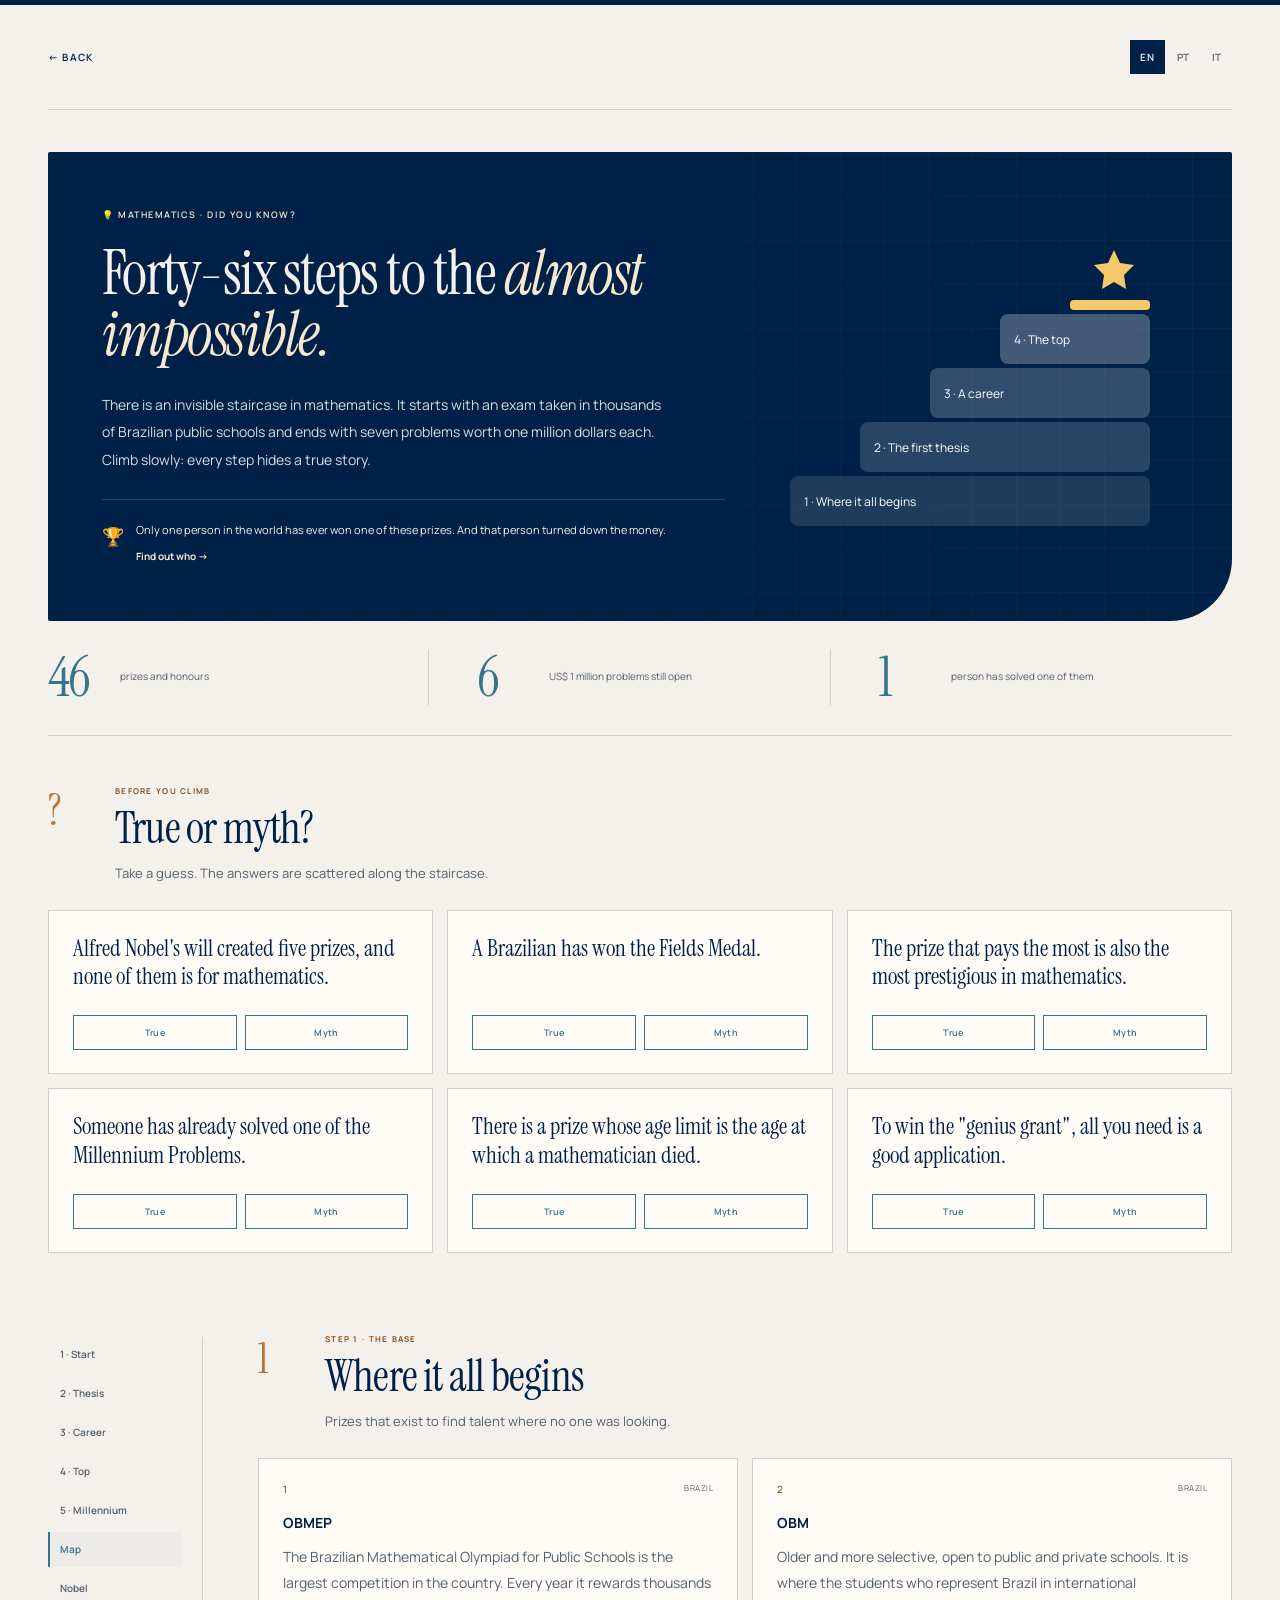
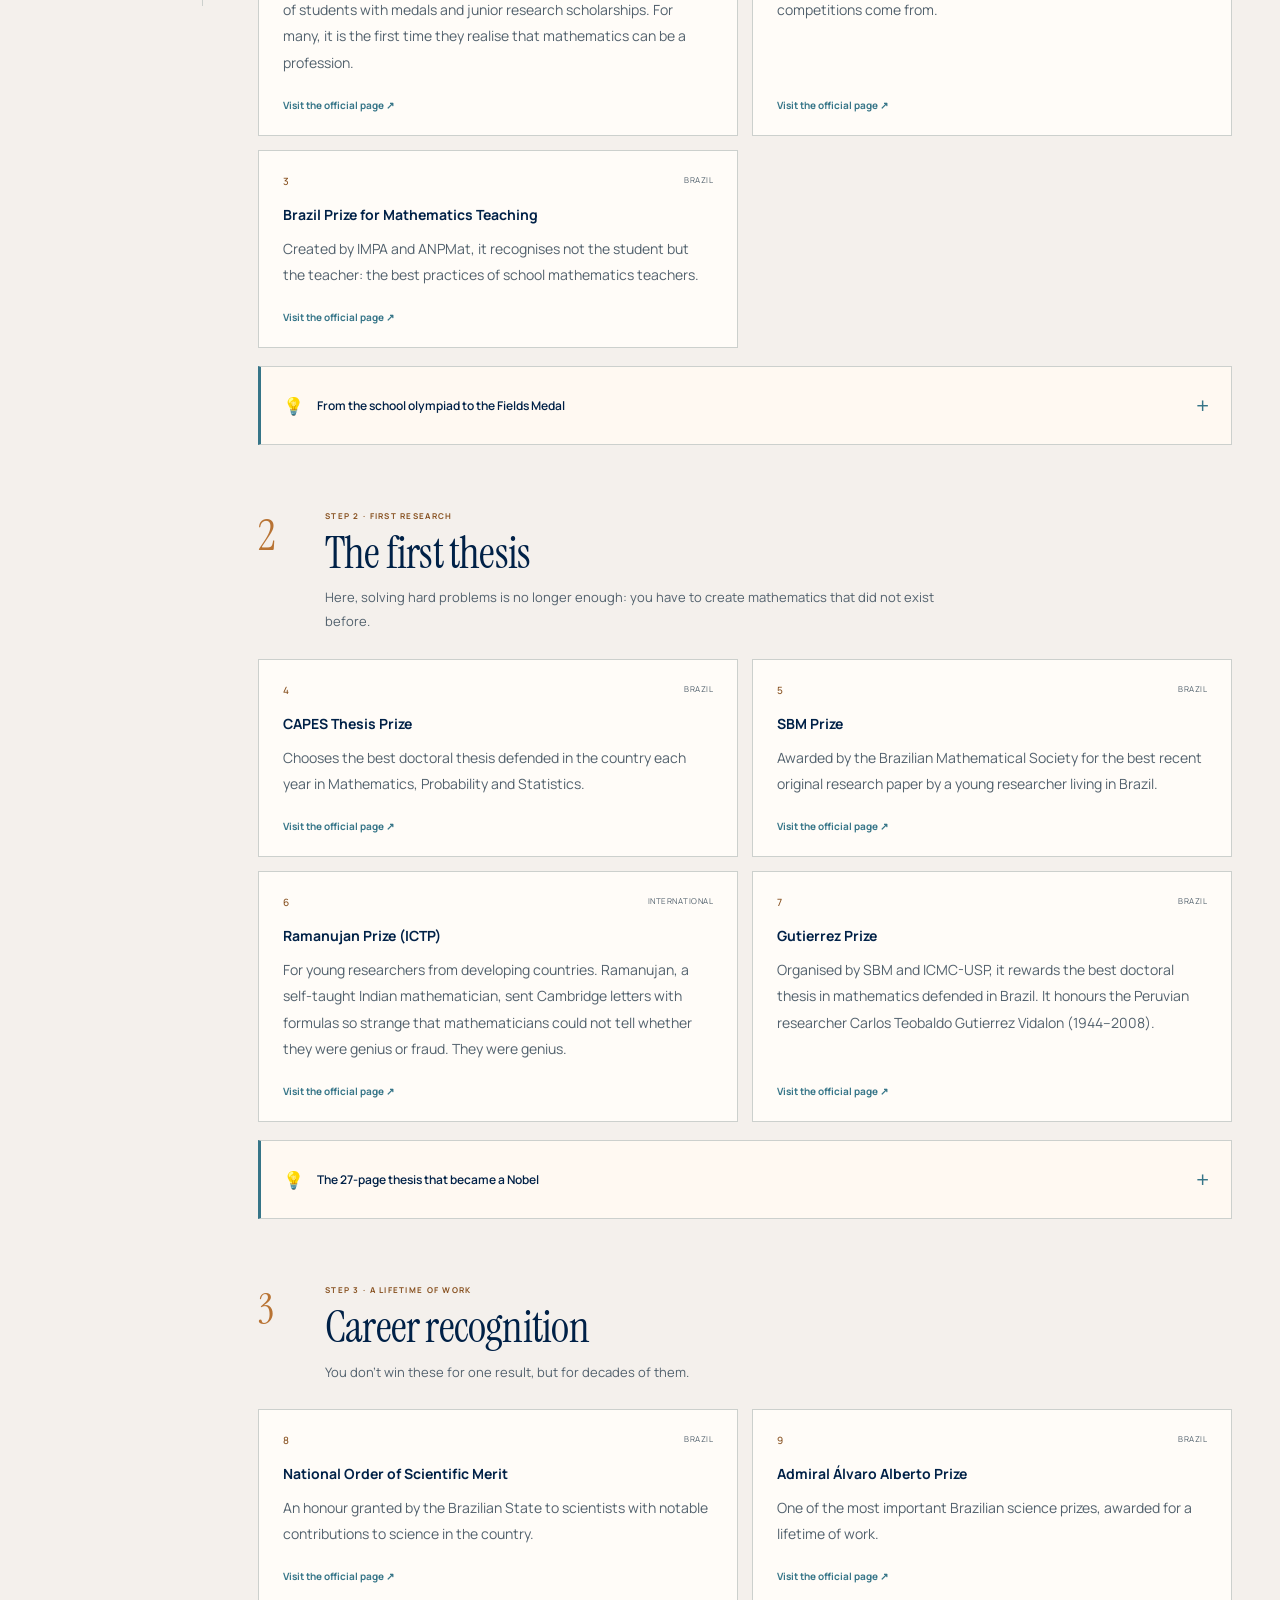
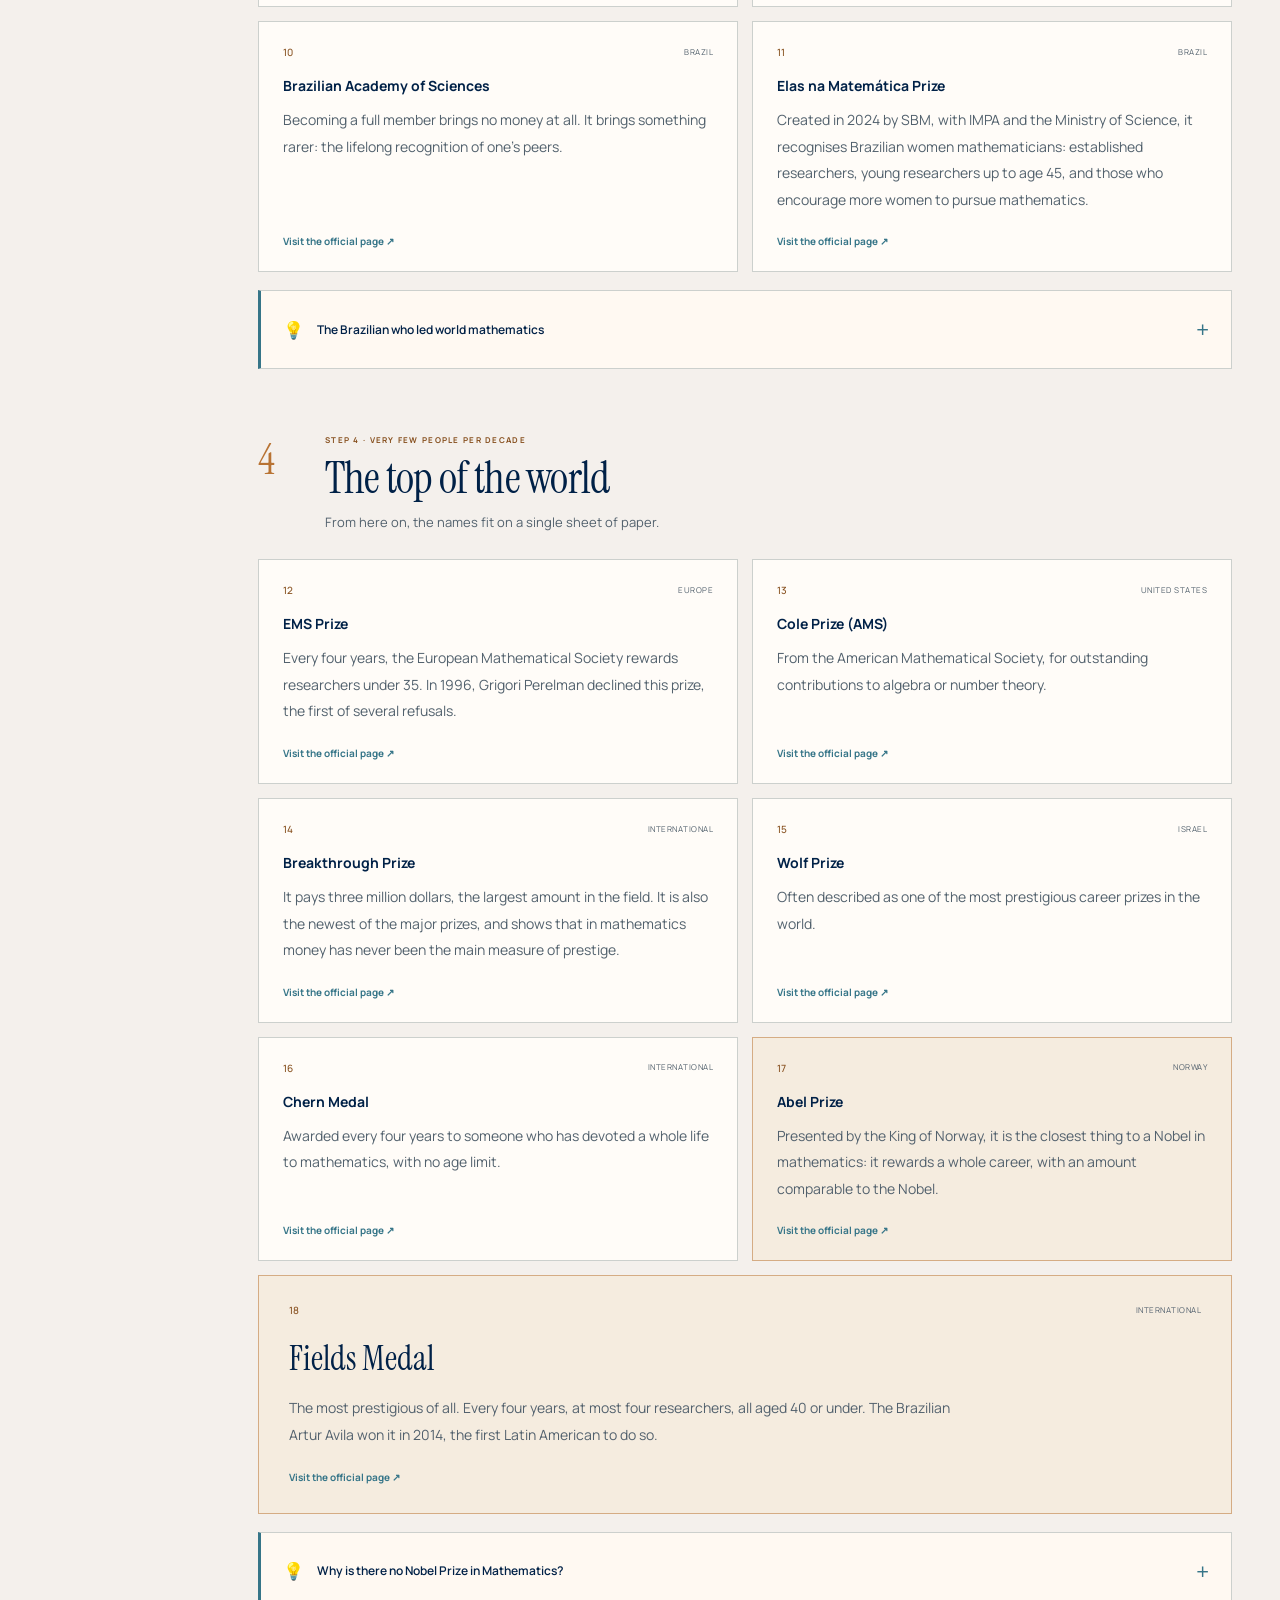
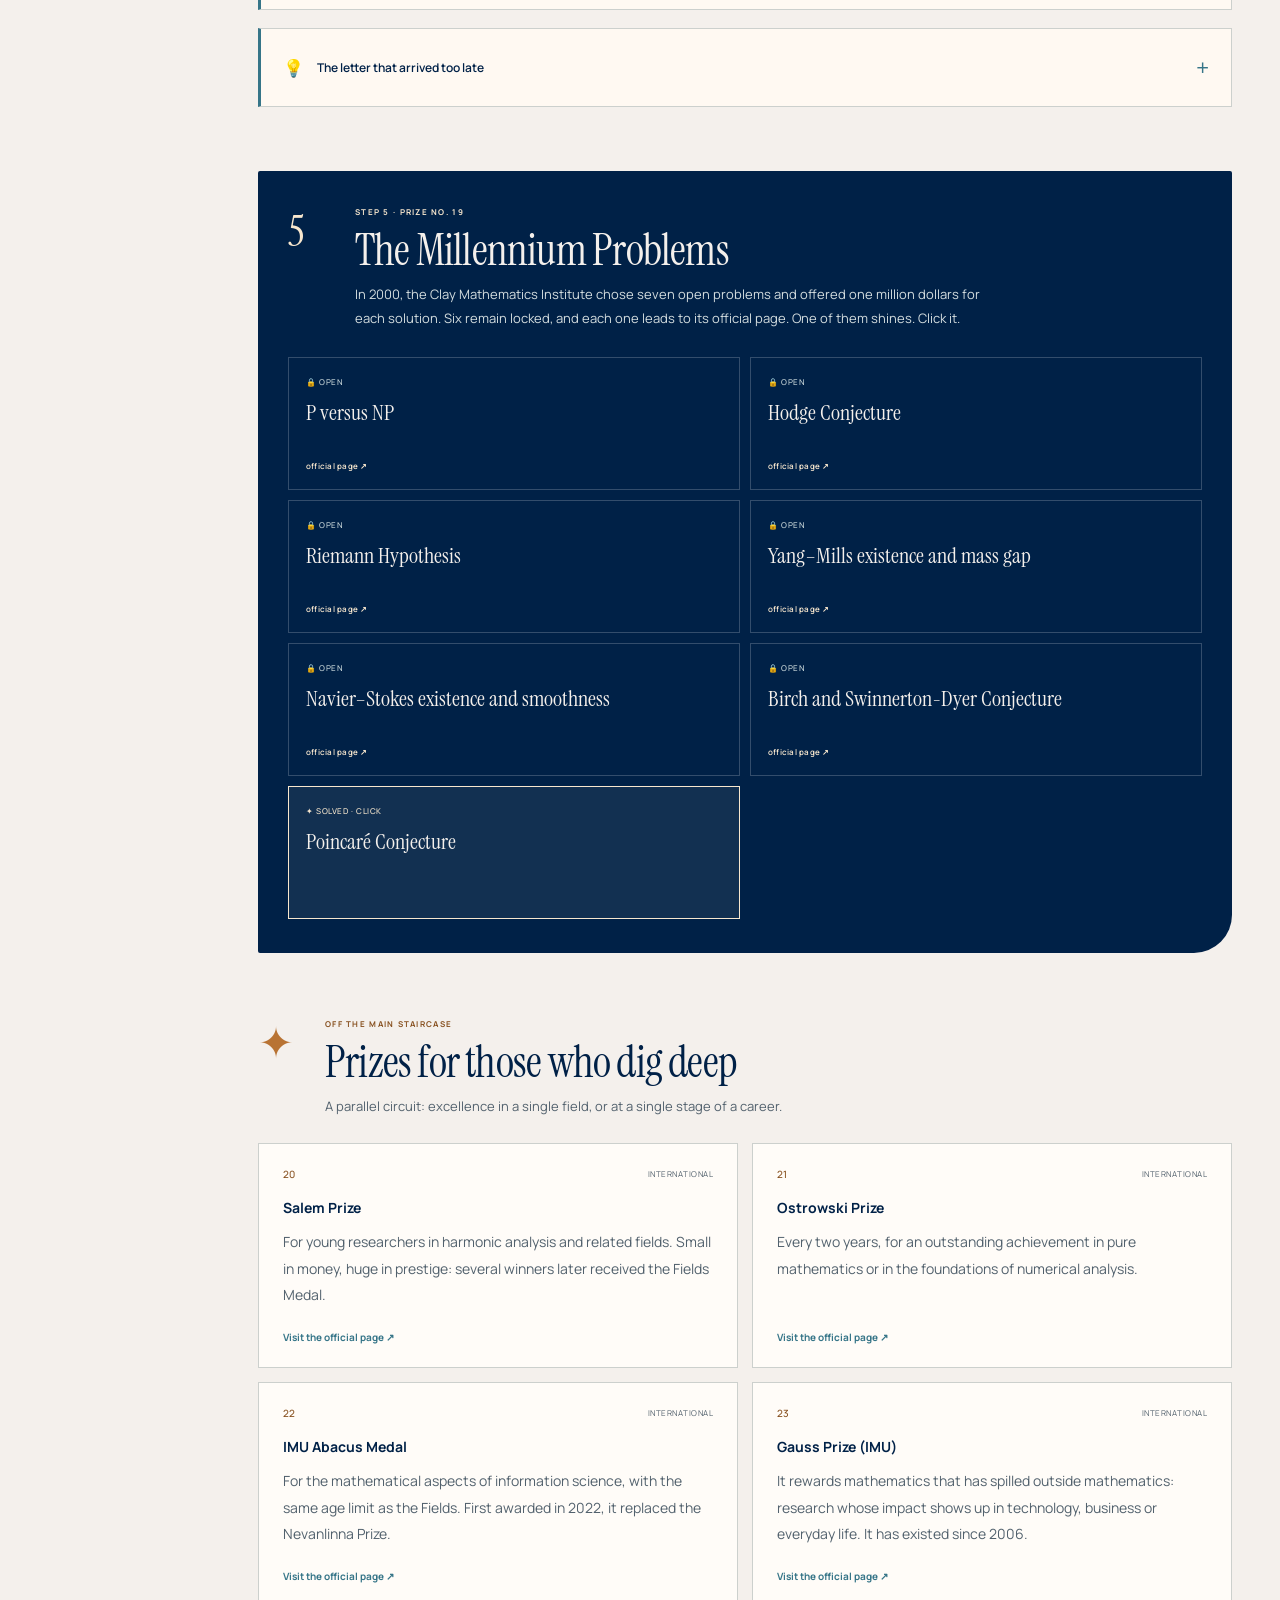
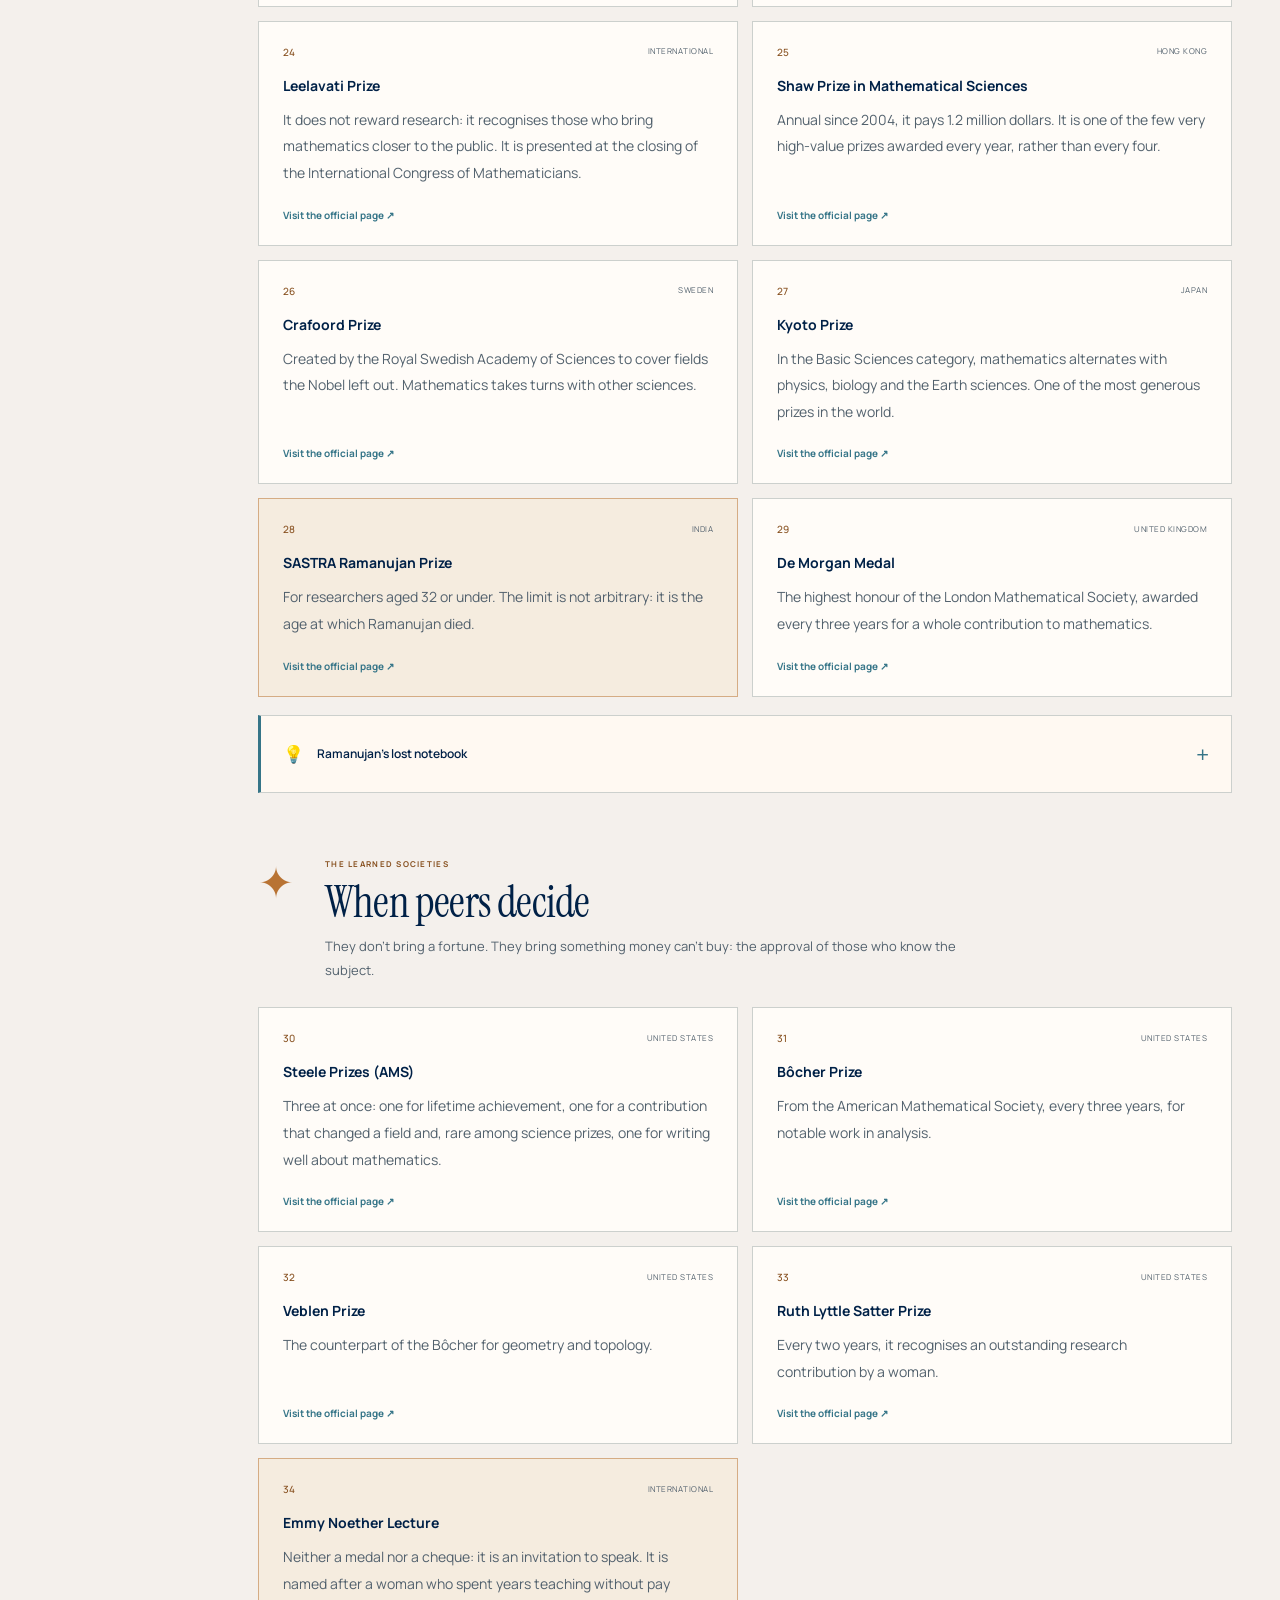
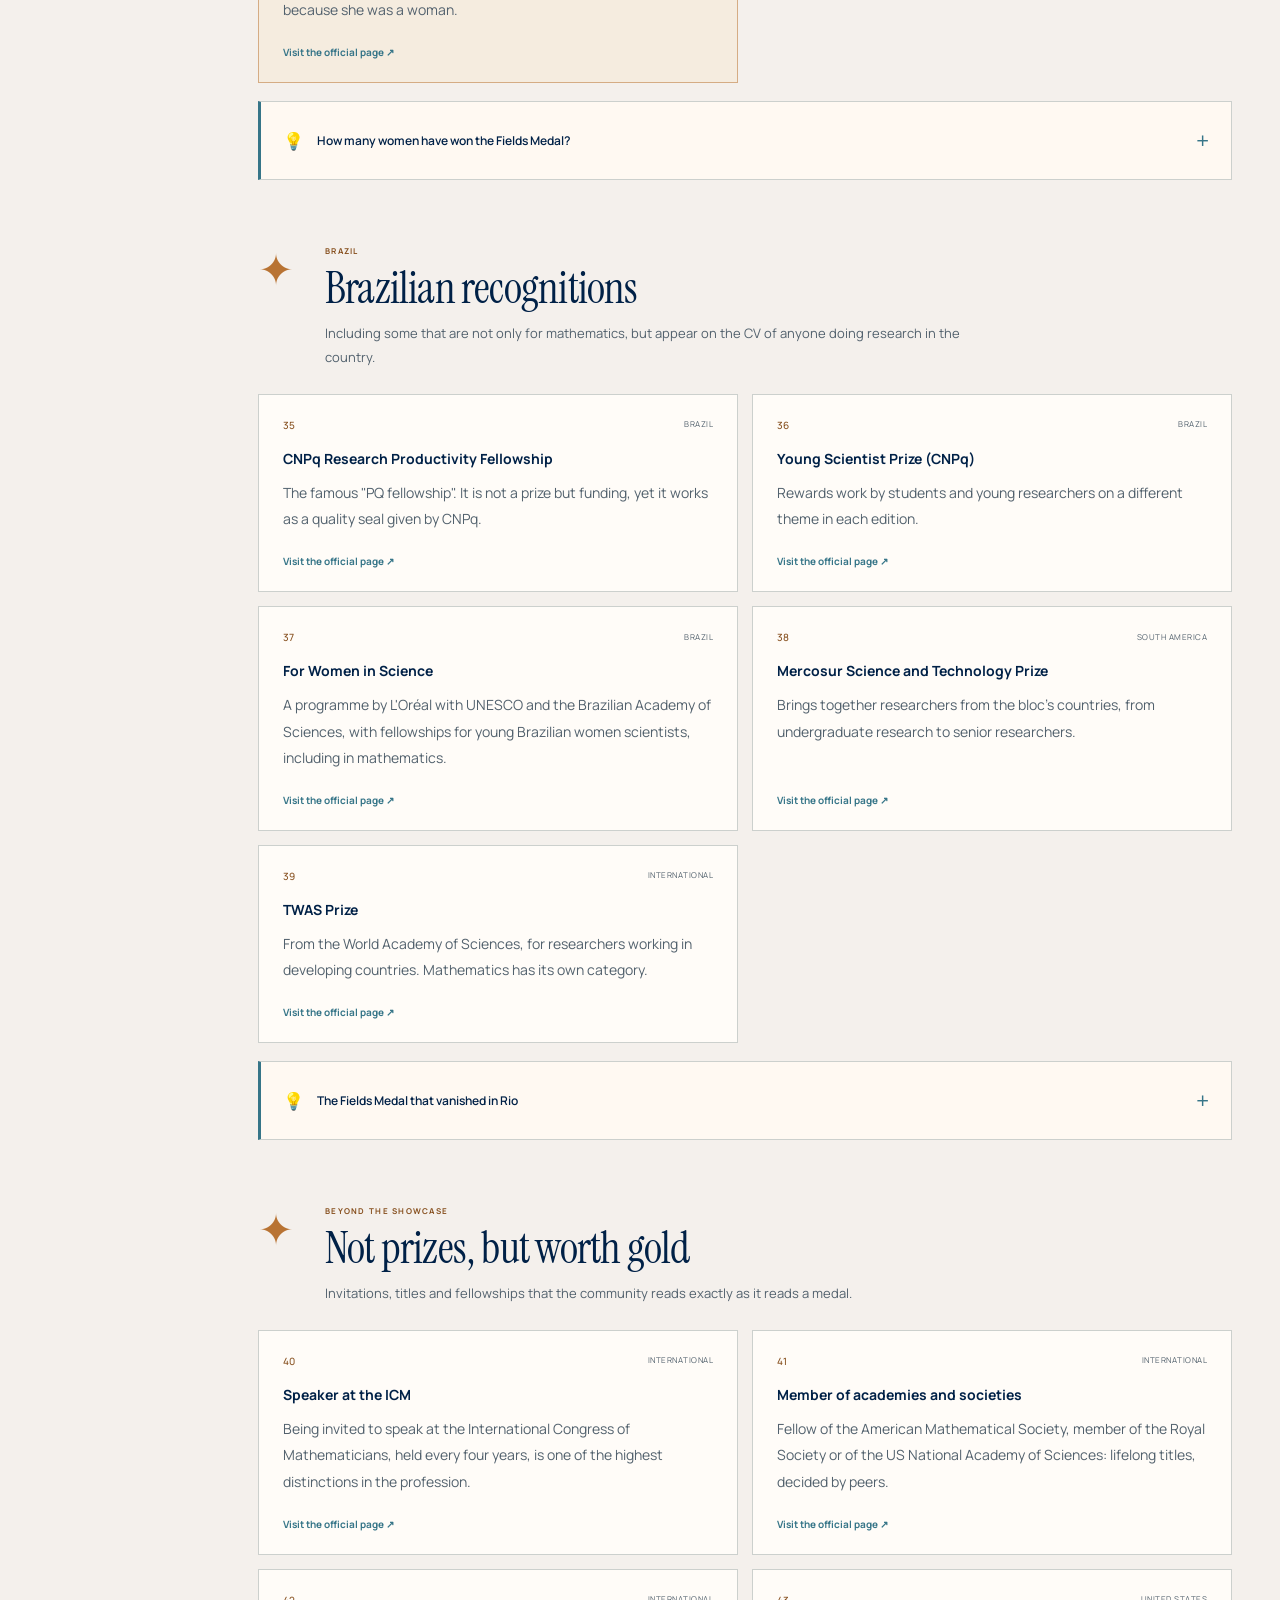
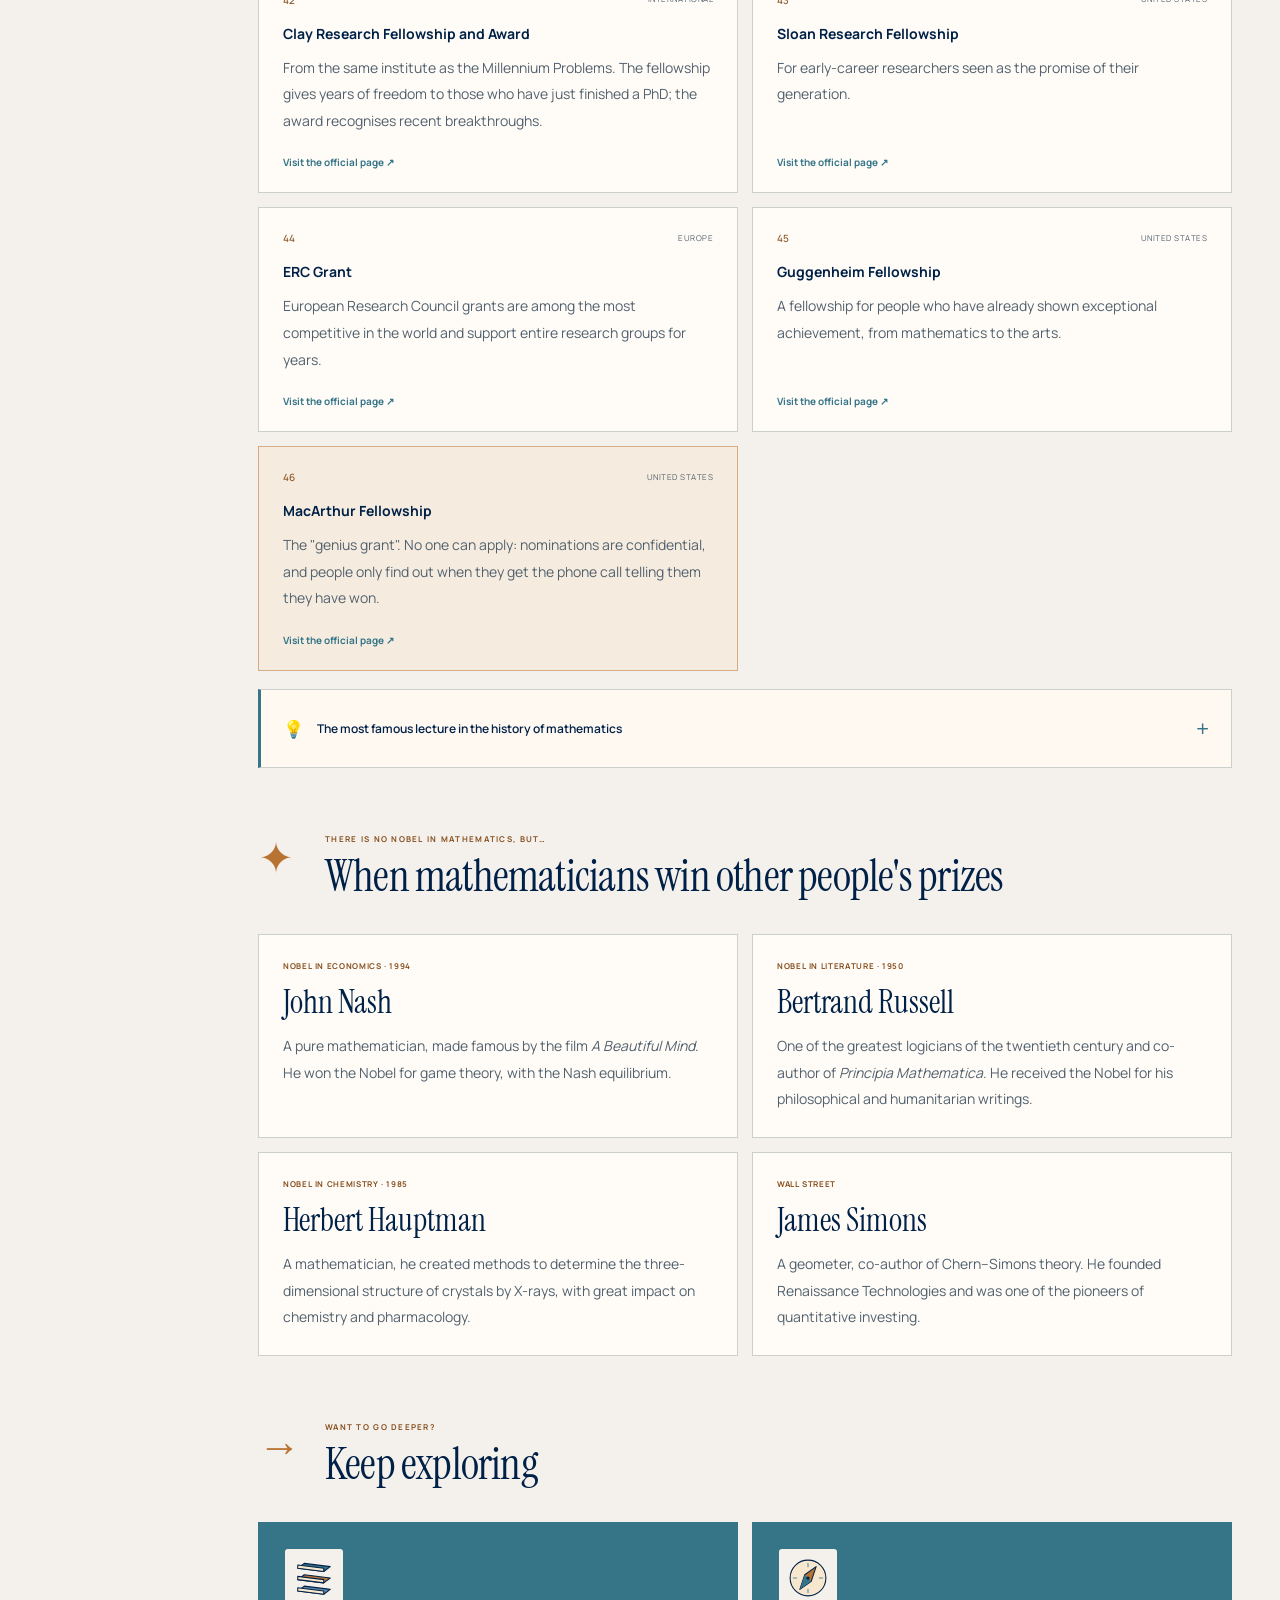
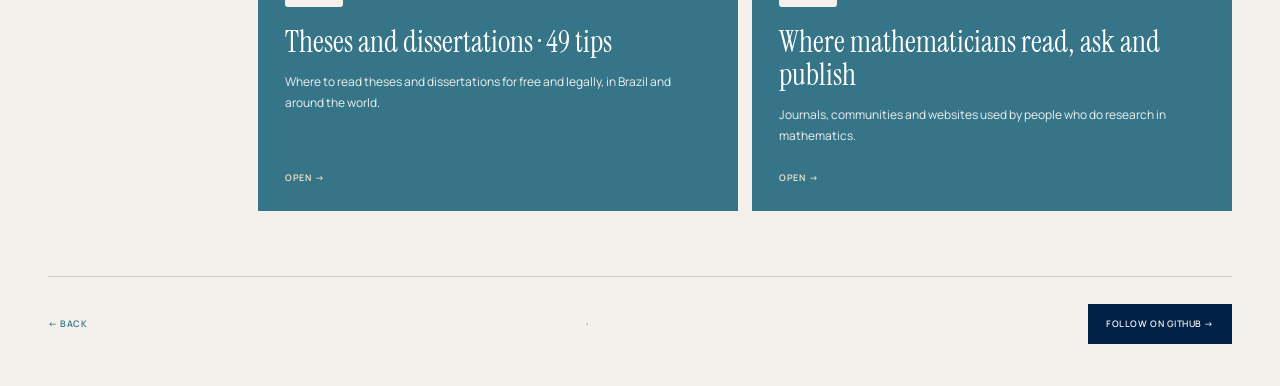
==== did-you-know.html @ 53938b0b "Unify resource icons with TikZ and fix internal guide navigation" ====
<!doctype html>
<html lang="en" data-idioma="en">
<head>
  <meta charset="utf-8">
  <meta name="viewport" content="width=device-width, initial-scale=1">

  <title>Did you know? · Franchesca Lemos Cappellesso</title>
  <meta name="description" content="Forty-six steps of mathematics, from the school olympiad to the Millennium Problems.">

  <link rel="stylesheet" href="fonts.css">
  <link rel="stylesheet" href="did-you-know.css?v=icons-3">
</head>

<body>
  <div class="page">

    <header>
      <a class="name" href="mathematics.html">← back</a>
      <nav class="langs">
        <a href="did-you-know.html" aria-current="page">EN</a>
        <a href="voce-sabia.html">PT</a>
        <a href="lo-sapevi.html">IT</a>
      </nav>
    </header>

    <!-- Opening, with the drawn staircase -->
    <div class="hero">
      <div>
        <p class="eyebrow">💡 Mathematics · Did you know?</p>
        <h1>Forty-six steps to the <em>almost impossible.</em></h1>
        <p class="lead">
          There is an invisible staircase in mathematics. It starts with an exam
          taken in thousands of Brazilian public schools and ends with seven
          problems worth one million dollars each. Climb slowly: every step
          hides a true story.
        </p>
        <div class="hook">
          <span>🏆</span>
          <span>
            Only one person in the world has ever won one of these prizes. And
            that person turned down the money.
            <a href="#nivel5">Find out who →</a>
          </span>
        </div>
      </div>

      <!-- Each step links to its section -->
      <svg class="stair" viewBox="0 0 380 300" role="img"
           aria-label="A five-step staircase with a star at the top">
        <a href="#nivel1">
          <rect x="10"  y="240" width="360" height="50" rx="8" fill="rgba(255,255,255,.12)"/>
          <text x="24" y="270" fill="#fff" font-size="12">1 · Where it all begins</text>
        </a>
        <a href="#nivel2">
          <rect x="80"  y="186" width="290" height="50" rx="8" fill="rgba(255,255,255,.16)"/>
          <text x="94" y="216" fill="#fff" font-size="12">2 · The first thesis</text>
        </a>
        <a href="#nivel3">
          <rect x="150" y="132" width="220" height="50" rx="8" fill="rgba(255,255,255,.2)"/>
          <text x="164" y="162" fill="#fff" font-size="12">3 · A career</text>
        </a>
        <a href="#nivel4">
          <rect x="220" y="78"  width="150" height="50" rx="8" fill="rgba(255,255,255,.26)"/>
          <text x="234" y="108" fill="#fff" font-size="12">4 · The top</text>
        </a>
        <a href="#nivel5">
          <rect x="290" y="64"  width="80"  height="10" rx="4" fill="#f4c96b"/>
        </a>
        <g class="star">
          <path d="M334 14 l6 13 14 2 -10 10 2 14 -12-7 -12 7 2-14 -10-10 14-2z"
                fill="#f4c96b"/>
        </g>
      </svg>
    </div>

    <!-- Numbers that count up to their final value -->
    <div class="counters">
      <div class="counter"><b data-conta="46">0</b><span>prizes and honours</span></div>
      <div class="counter"><b data-conta="6">0</b><span>US$ 1 million problems still open</span></div>
      <div class="counter"><b data-conta="1">0</b><span>person has solved one of them</span></div>
    </div>

    <section id="quiz">
      <div class="level">
        <div class="level-num">?</div>
        <div>
          <div class="kicker">Before you climb</div>
          <h2>True or myth?</h2>
          <p class="sub">Take a guess. The answers are scattered along the staircase.</p>
        </div>
      </div>
      <div class="quiz" id="quiz-list"></div>
    </section>

    <nav class="steps-nav" id="steps-nav">
      <a href="#nivel1">1 · Start</a>
      <a href="#nivel2">2 · Thesis</a>
      <a href="#nivel3">3 · Career</a>
      <a href="#nivel4">4 · Top</a>
      <a href="#nivel5">5 · Millennium</a>
      <a href="#mapa">Map</a>
      <a href="#nobel">Nobel</a>
    </nav>

    <section id="nivel1">
      <div class="level">
        <div class="level-num">1</div>
        <div>
          <div class="kicker">Step 1 · the base</div>
          <h2>Where it all begins</h2>
          <p class="sub">Prizes that exist to find talent where no one was looking.</p>
        </div>
      </div>
      <div class="grid" data-nivel="1"></div>

      <details class="sabia">
        <summary><span class="bulb">💡</span> From the school olympiad to the Fields Medal</summary>
        <div class="inside">
          <p>
            Artur Avila started competing in mathematical olympiads while still at school in Rio de Janeiro. In 1995, at 16, he won a gold medal at the International Mathematical Olympiad.
          </p>
          <p>
            While still a high-school student, and without ever having enrolled at a university, he completed a master's degree at IMPA. He earned his doctorate there too, in 2001. In 2014 he received the Fields Medal, the first Latin American to win it.
          </p>
          <p class="fonte">🔗 Official source: <a href="https://www.obm.org.br" target="_blank" rel="noopener noreferrer">Brazilian Mathematical Olympiad</a> · <a href="https://www.mathunion.org/imu-awards/fields-medal/fields-medals-2014" target="_blank" rel="noopener noreferrer">IMU · Fields Medals 2014</a></p>
        </div>
      </details>
    </section>

    <section id="nivel2">
      <div class="level">
        <div class="level-num">2</div>
        <div>
          <div class="kicker">Step 2 · first research</div>
          <h2>The first thesis</h2>
          <p class="sub">Here, solving hard problems is no longer enough: you have to create mathematics that did not exist before.</p>
        </div>
      </div>
      <div class="grid" data-nivel="2"></div>

      <details class="sabia">
        <summary><span class="bulb">💡</span> The 27-page thesis that became a Nobel</summary>
        <div class="inside">
          <p>
            In 1950, John Nash defended a very short doctoral thesis at Princeton, about 27 pages long, called <em>Non-cooperative games</em>. It introduced the idea that now bears his name: the Nash equilibrium.
          </p>
          <p>
            Forty-four years later, in 1994, those ideas earned him the Nobel Prize in Economics, for the pioneering analysis of equilibria in the theory of non-cooperative games.
          </p>
          <p class="fonte">🔗 Official source: <a href="https://www.nobelprize.org/prizes/economic-sciences/1994/nash/facts/" target="_blank" rel="noopener noreferrer">Nobel Prize · John Nash</a></p>
        </div>
      </details>
    </section>

    <section id="nivel3">
      <div class="level">
        <div class="level-num">3</div>
        <div>
          <div class="kicker">Step 3 · a lifetime of work</div>
          <h2>Career recognition</h2>
          <p class="sub">You don't win these for one result, but for decades of them.</p>
        </div>
      </div>
      <div class="grid" data-nivel="3"></div>

      <details class="sabia">
        <summary><span class="bulb">💡</span> The Brazilian who led world mathematics</summary>
        <div class="inside">
          <p>
            Jacob Palis, a researcher at IMPA, was Secretary General of the International Mathematical Union from 1991 to 1998 and then its President, from 1999 to 2002. This is the organisation that awards, among other prizes, the Fields Medal.
          </p>
          <p>
            In 2010 he received the Balzan Prize for Mathematics for his fundamental contributions to the theory of dynamical systems.
          </p>
          <p class="fonte">🔗 Official source: <a href="https://www.balzan.org/en/prizewinners/jacob-palis/bio-bibliography" target="_blank" rel="noopener noreferrer">Balzan Foundation · Jacob Palis</a></p>
        </div>
      </details>
    </section>

    <section id="nivel4">
      <div class="level">
        <div class="level-num">4</div>
        <div>
          <div class="kicker">Step 4 · very few people per decade</div>
          <h2>The top of the world</h2>
          <p class="sub">From here on, the names fit on a single sheet of paper.</p>
        </div>
      </div>
      <div class="grid" data-nivel="4"></div>

      <details class="sabia">
        <summary><span class="bulb">💡</span> Why is there no Nobel Prize in Mathematics?</summary>
        <div class="inside">
          <p>
            In his will of 1895, Alfred Nobel created five prizes: Physics,
            Chemistry, Medicine, Literature and Peace. Mathematics was left out,
            and he never explained why.
          </p>
          <p>
            The most famous explanation is a legend: Nobel supposedly left
            mathematics out because of a rivalry with a mathematician. Many
            people believe it, but no document has ever been found to confirm
            it. There are other hypotheses, such as the fact that Sweden already
            had a mathematics prize. The mystery remains, and it is a curious
            one, because mathematics lies behind almost every field he rewarded.
          </p>
          <p>
            Another curiosity: the Fields Medal pays about fifteen thousand
            Canadian dollars, hundreds of times less than the Breakthrough Prize.
            Even so, it is the one every mathematician dreams of.
          </p>
          <p class="fonte">🔗 Official source: <a href="https://www.nobelprize.org/alfred-nobel/alfred-nobels-will/" target="_blank" rel="noopener noreferrer">Nobel Prize · the will</a></p>
        </div>
      </details>

      <details class="sabia">
        <summary><span class="bulb">💡</span> The letter that arrived too late</summary>
        <div class="inside">
          <p>
            The Norwegian Niels Henrik Abel died of tuberculosis on 6 April 1829, aged 26, after years of struggling to find a permanent position.
          </p>
          <p>
            Two days later, on 8 April, a friend wrote from Berlin, unaware of what had happened, to tell him that a permanent post was guaranteed. In 2002 the Norwegian government created the Abel Prize in his honour; it was first awarded in 2003.
          </p>
          <p class="fonte">🔗 Official source: <a href="https://abelprize.no/page/biography-niels-henrik-abel-his-last-years" target="_blank" rel="noopener noreferrer">Abel Prize · Abel's last years</a></p>
        </div>
      </details>
    </section>

    <section id="nivel5">
      <div class="millennium">
        <div class="level">
          <div class="level-num">5</div>
          <div>
            <div class="kicker" style="color: var(--gold-light)">Step 5 · prize no. 19</div>
            <h2>The Millennium Problems</h2>
            <p class="sub">
              In 2000, the Clay Mathematics Institute chose seven open problems
              and offered one million dollars for each solution. Six remain
              locked, and each one leads to its official page. One of them
              shines. Click it.
            </p>
          </div>
        </div>

        <div class="problems">
          <a class="problem" href="https://www.claymath.org/millennium/p-vs-np/" target="_blank" rel="noopener noreferrer"><small>🔒 open</small>P versus NP<span class="clay">official page ↗</span></a>
          <a class="problem" href="https://www.claymath.org/millennium/hodge-conjecture/" target="_blank" rel="noopener noreferrer"><small>🔒 open</small>Hodge Conjecture<span class="clay">official page ↗</span></a>
          <a class="problem" href="https://www.claymath.org/millennium/riemann-hypothesis/" target="_blank" rel="noopener noreferrer"><small>🔒 open</small>Riemann Hypothesis<span class="clay">official page ↗</span></a>
          <a class="problem" href="https://www.claymath.org/millennium/yang-mills-the-maths-gap/" target="_blank" rel="noopener noreferrer"><small>🔒 open</small>Yang–Mills existence and mass gap<span class="clay">official page ↗</span></a>
          <a class="problem" href="https://www.claymath.org/millennium/navier-stokes-equation/" target="_blank" rel="noopener noreferrer"><small>🔒 open</small>Navier–Stokes existence and smoothness<span class="clay">official page ↗</span></a>
          <a class="problem" href="https://www.claymath.org/millennium/birch-and-swinnerton-dyer-conjecture/" target="_blank" rel="noopener noreferrer"><small>🔒 open</small>Birch and Swinnerton-Dyer Conjecture<span class="clay">official page ↗</span></a>
          <button class="problem solved" id="poincare" aria-expanded="false">
            <small>✦ solved · click</small>Poincaré Conjecture
          </button>
        </div>

        <div class="story" id="story">
          <p>
            The Poincaré Conjecture is about the shape of three-dimensional
            space. It was solved by the Russian mathematician
            <b>Grigori Perelman</b>, who posted the proof online, in three
            texts, without submitting it to any journal. It took a few years
            for the community to confirm that it was correct.
          </p>
          <p>
            Perelman <b>turned down the million dollars</b>. Before that, he had
            already declined the Fields Medal and, in 1996, the prize of the
            European Mathematical Society. He said that the contribution of
            Richard Hamilton, who created the tools used in the proof, was no
            smaller than his own, and that taking the glory alone seemed unfair.
          </p>
          <p class="fonte">🔗 Official source: <a href="https://www.claymath.org/millennium/poincare-conjecture/" target="_blank" rel="noopener noreferrer">Clay Mathematics Institute</a></p>
        </div>
      </div>
    </section>

    <section id="mapa">
      <div class="level">
        <div class="level-num">✦</div>
        <div>
          <div class="kicker">Off the main staircase</div>
          <h2>Prizes for those who dig deep</h2>
          <p class="sub">A parallel circuit: excellence in a single field, or at a single stage of a career.</p>
        </div>
      </div>
      <div class="grid" data-nivel="especialidade"></div>

      <details class="sabia">
        <summary><span class="bulb">💡</span> Ramanujan's lost notebook</summary>
        <div class="inside">
          <p>
            In 1913, the Indian mathematician Srinivasa Ramanujan, who had no university degree, sent the mathematician G. H. Hardy in Cambridge a letter full of formulas. Hardy brought him to England the following year. Ramanujan died in 1920, aged 32.
          </p>
          <p>
            In 1976, the mathematician George Andrews found, in a box of papers kept at the library of Trinity College, Cambridge, pages written by Ramanujan in the last year of his life. They became known as the "lost notebook" and still inspire research today.
          </p>
          <p class="fonte">🔗 Official source: <a href="https://mathshistory.st-andrews.ac.uk/Biographies/Ramanujan/" target="_blank" rel="noopener noreferrer">MacTutor, University of St Andrews</a></p>
        </div>
      </details>
    </section>

    <section>
      <div class="level">
        <div class="level-num">✦</div>
        <div>
          <div class="kicker">The learned societies</div>
          <h2>When peers decide</h2>
          <p class="sub">They don't bring a fortune. They bring something money can't buy: the approval of those who know the subject.</p>
        </div>
      </div>
      <div class="grid" data-nivel="sociedades"></div>

      <details class="sabia">
        <summary><span class="bulb">💡</span> How many women have won the Fields Medal?</summary>
        <div class="inside">
          <p>
            Two, in almost ninety years. The Iranian mathematician
            <b>Maryam Mirzakhani</b> was the first, in 2014, for her study of
            the geometry of surfaces; she died three years later, aged 40. The
            Ukrainian mathematician <b>Maryna Viazovska</b> was the second, in
            2022, for solving the sphere-packing problem in dimension eight, a
            question that, in dimension three, stayed open for centuries.
          </p>
          <p>
            In Mirzakhani's honour, the Breakthrough Prize created an award for
            women mathematicians who completed their PhDs recently: the Maryam
            Mirzakhani New Frontiers Prize.
          </p>
          <p class="fonte">🔗 Official source: <a href="https://www.mathunion.org/imu-awards/fields-medal/fields-medals-2014" target="_blank" rel="noopener noreferrer">IMU · Fields Medals 2014</a> · <a href="https://www.mathunion.org/imu-awards/fields-medal/fields-medals-2022" target="_blank" rel="noopener noreferrer">IMU · Fields Medals 2022</a></p>
        </div>
      </details>
    </section>

    <section>
      <div class="level">
        <div class="level-num">✦</div>
        <div>
          <div class="kicker">Brazil</div>
          <h2>Brazilian recognitions</h2>
          <p class="sub">Including some that are not only for mathematics, but appear on the CV of anyone doing research in the country.</p>
        </div>
      </div>
      <div class="grid" data-nivel="brasil"></div>

      <details class="sabia">
        <summary><span class="bulb">💡</span> The Fields Medal that vanished in Rio</summary>
        <div class="inside">
          <p>
            In 2018, Rio de Janeiro hosted the International Congress of Mathematicians, the first ever held in Latin America and in the Southern Hemisphere.
          </p>
          <p>
            At the opening ceremony, the Kurdish mathematician Caucher Birkar received the Fields Medal. Minutes later, the briefcase in which he had put it disappeared. The briefcase was found, but without the medal. The organisers had a spare medal, and a few days later Birkar received another, identical one.
          </p>
          <p class="fonte">🔗 Official source: <a href="https://www.mathunion.org/fileadmin/IMU/ICM2018/static_site/portal/welcome-message.html" target="_blank" rel="noopener noreferrer">IMU · ICM 2018</a> · <a href="https://www.mathunion.org/imu-awards/fields-medal/fields-medals-2018" target="_blank" rel="noopener noreferrer">IMU · Fields Medals 2018</a></p>
        </div>
      </details>
    </section>

    <section id="vitrine">
      <div class="level">
        <div class="level-num">✦</div>
        <div>
          <div class="kicker">Beyond the showcase</div>
          <h2>Not prizes, but worth gold</h2>
          <p class="sub">Invitations, titles and fellowships that the community reads exactly as it reads a medal.</p>
        </div>
      </div>
      <div class="grid" data-nivel="vitrine"></div>

      <details class="sabia">
        <summary><span class="bulb">💡</span> The most famous lecture in the history of mathematics</summary>
        <div class="inside">
          <p>
            In 1900, at the International Congress of Mathematicians in Paris,
            David Hilbert did something unusual: instead of presenting results,
            he presented open problems. The published list had twenty-three
            questions, and they guided much of twentieth-century mathematics.
          </p>
          <p>
            A hundred years later, the Millennium Problems were inspired by that
            list. The Riemann Hypothesis appears on both.
          </p>
          <p class="fonte">🔗 Official source: <a href="https://www.claymath.org/millennium-problems/" target="_blank" rel="noopener noreferrer">Clay Mathematics Institute</a></p>
        </div>
      </details>
    </section>

    <section id="nobel">
      <div class="level">
        <div class="level-num">✦</div>
        <div>
          <div class="kicker">There is no Nobel in Mathematics, but…</div>
          <h2>When mathematicians win other people's prizes</h2>
        </div>
      </div>

      <div class="people">
        <div class="person">
          <div class="who">Nobel in Economics · 1994</div>
          <h3>John Nash</h3>
          <p>A pure mathematician, made famous by the film <em>A Beautiful Mind</em>. He won the Nobel for game theory, with the Nash equilibrium.</p>
        </div>
        <div class="person">
          <div class="who">Nobel in Literature · 1950</div>
          <h3>Bertrand Russell</h3>
          <p>One of the greatest logicians of the twentieth century and co-author of <em>Principia Mathematica</em>. He received the Nobel for his philosophical and humanitarian writings.</p>
        </div>
        <div class="person">
          <div class="who">Nobel in Chemistry · 1985</div>
          <h3>Herbert Hauptman</h3>
          <p>A mathematician, he created methods to determine the three-dimensional structure of crystals by X-rays, with great impact on chemistry and pharmacology.</p>
        </div>
        <div class="person">
          <div class="who">Wall Street</div>
          <h3>James Simons</h3>
          <p>A geometer, co-author of Chern–Simons theory. He founded Renaissance Technologies and was one of the pioneers of quantitative investing.</p>
        </div>
      </div>
    </section>

    <section>
      <div class="level">
        <div class="level-num">→</div>
        <div>
          <div class="kicker">Want to go deeper?</div>
          <h2>Keep exploring</h2>
        </div>
      </div>

      <div class="invite" id="resources">
        <a class="door" href="theses.html">
          <span class="big"><img src="assets/icons/books.svg" width="52" height="52" alt="" aria-hidden="true"></span>
          <h3>Theses and dissertations · 49 tips</h3>
          <p>Where to read theses and dissertations for free and legally, in Brazil and around the world.</p>
          <span class="go">Open →</span>
        </a>
        <a class="door" href="research-guide.html">
          <span class="big"><img src="assets/icons/compass.svg" width="52" height="52" alt="" aria-hidden="true"></span>
          <h3>Where mathematicians read, ask and publish</h3>
          <p>Journals, communities and websites used by people who do research in mathematics.</p>
          <span class="go">Open →</span>
        </a>
      </div>
    </section>

    <footer>
      <a href="mathematics.html">← BACK</a>
      &nbsp;·&nbsp;
      <a class="github" href="https://github.com/fcappellesso">FOLLOW ON GITHUB →</a>
    </footer>

  </div>

  <script>
    // The prizes live in this list; each one becomes a card in the section
    // of its level. "brilha: true" gives the golden highlight.
    var premios = [
      { n: 1, nivel: '1', site: 'https://www.obmep.org.br', nome: 'OBMEP', onde: 'Brazil',
        texto: 'The Brazilian Mathematical Olympiad for Public Schools is the largest competition in the country. Every year it rewards thousands of students with medals and junior research scholarships. For many, it is the first time they realise that mathematics can be a profession.' },
      { n: 2, nivel: '1', site: 'https://www.obm.org.br', nome: 'OBM', onde: 'Brazil',
        texto: 'Older and more selective, open to public and private schools. It is where the students who represent Brazil in international competitions come from.' },
      { n: 3, nivel: '1', site: 'https://www.gov.br/mec/pt-br/assuntos/noticias/2026/setembro/premio-brasil-de-ensino-de-matematica-abre-inscricoes', nome: 'Brazil Prize for Mathematics Teaching', onde: 'Brazil',
        texto: 'Created by IMPA and ANPMat, it recognises not the student but the teacher: the best practices of school mathematics teachers.' },

      { n: 4, nivel: '2', site: 'https://pct.capes.gov.br', nome: 'CAPES Thesis Prize', onde: 'Brazil',
        texto: 'Chooses the best doctoral thesis defended in the country each year in Mathematics, Probability and Statistics.' },
      { n: 5, nivel: '2', site: 'https://sbm.org.br/premio-sbm/', nome: 'SBM Prize', onde: 'Brazil',
        texto: 'Awarded by the Brazilian Mathematical Society for the best recent original research paper by a young researcher living in Brazil.' },
      { n: 6, nivel: '2', site: 'https://www.ictp.it/about-ictp/prizes-awards/the-ramanujan-prize.aspx', nome: 'Ramanujan Prize (ICTP)', onde: 'International',
        texto: 'For young researchers from developing countries. Ramanujan, a self-taught Indian mathematician, sent Cambridge letters with formulas so strange that mathematicians could not tell whether they were genius or fraud. They were genius.' },
      { n: 7, nivel: '2', site: 'https://www.icmc.usp.br', nome: 'Gutierrez Prize', onde: 'Brazil',
        texto: 'Organised by SBM and ICMC-USP, it rewards the best doctoral thesis in mathematics defended in Brazil. It honours the Peruvian researcher Carlos Teobaldo Gutierrez Vidalon (1944–2008).' },

      { n: 8, nivel: '3', site: 'https://www.gov.br/mcti/pt-br/acompanhe-o-mcti/noticias/2023/07/presidente-lula-e-ministra-luciana-santos-entregam-ordem-nacional-do-merito-cientifico-a-pesquisadores-e-entidades-de-ciencia-e-tecnologia', nome: 'National Order of Scientific Merit', onde: 'Brazil',
        texto: 'An honour granted by the Brazilian State to scientists with notable contributions to science in the country.' },
      { n: 9, nivel: '3', site: 'https://www.gov.br/cnpq/pt-br/acesso-a-informacao/acoes-e-programas/premios/home-paaa', nome: 'Admiral Álvaro Alberto Prize', onde: 'Brazil',
        texto: 'One of the most important Brazilian science prizes, awarded for a lifetime of work.' },
      { n: 10, nivel: '3', site: 'https://www.abc.org.br', nome: 'Brazilian Academy of Sciences', onde: 'Brazil',
        texto: 'Becoming a full member brings no money at all. It brings something rarer: the lifelong recognition of one\'s peers.' },
      { n: 11, nivel: '3', site: 'https://sbm.org.br/wp-content/uploads/2024/06/Premio-SBM-Elas-na-Matematica-FINAL-2024.pdf', nome: 'Elas na Matemática Prize', onde: 'Brazil',
        texto: 'Created in 2024 by SBM, with IMPA and the Ministry of Science, it recognises Brazilian women mathematicians: established researchers, young researchers up to age 45, and those who encourage more women to pursue mathematics.' },

      { n: 12, nivel: '4', site: 'https://euromathsoc.org/ems-prizes', nome: 'EMS Prize', onde: 'Europe',
        texto: 'Every four years, the European Mathematical Society rewards researchers under 35. In 1996, Grigori Perelman declined this prize, the first of several refusals.' },
      { n: 13, nivel: '4', site: 'https://www.ams.org/cole-prize-algebra', nome: 'Cole Prize (AMS)', onde: 'United States',
        texto: 'From the American Mathematical Society, for outstanding contributions to algebra or number theory.' },
      { n: 14, nivel: '4', site: 'https://breakthroughprize.org', nome: 'Breakthrough Prize', onde: 'International',
        texto: 'It pays three million dollars, the largest amount in the field. It is also the newest of the major prizes, and shows that in mathematics money has never been the main measure of prestige.' },
      { n: 15, nivel: '4', site: 'https://wolffund.org.il/the-wolf-prize/', nome: 'Wolf Prize', onde: 'Israel',
        texto: 'Often described as one of the most prestigious career prizes in the world.' },
      { n: 16, nivel: '4', site: 'https://www.mathunion.org/imu-awards/chern-medal-award', nome: 'Chern Medal', onde: 'International',
        texto: 'Awarded every four years to someone who has devoted a whole life to mathematics, with no age limit.' },
      { n: 17, nivel: '4', site: 'https://abelprize.no', nome: 'Abel Prize', onde: 'Norway', brilha: true,
        texto: 'Presented by the King of Norway, it is the closest thing to a Nobel in mathematics: it rewards a whole career, with an amount comparable to the Nobel.' },
      { n: 18, nivel: '4', site: 'https://www.mathunion.org/imu-awards/fields-medal', nome: 'Fields Medal', onde: 'International', brilha: true, largo: true,
        texto: 'The most prestigious of all. Every four years, at most four researchers, all aged 40 or under. The Brazilian Artur Avila won it in 2014, the first Latin American to do so.' },

      { n: 20, nivel: 'especialidade', site: 'https://www.ias.edu/math/activities/salem-prize', nome: 'Salem Prize', onde: 'International',
        texto: 'For young researchers in harmonic analysis and related fields. Small in money, huge in prestige: several winners later received the Fields Medal.' },
      { n: 21, nivel: 'especialidade', site: 'https://www.ostrowski.ch/index_e.php', nome: 'Ostrowski Prize', onde: 'International',
        texto: 'Every two years, for an outstanding achievement in pure mathematics or in the foundations of numerical analysis.' },
      { n: 22, nivel: 'especialidade', site: 'https://www.mathunion.org/imu-awards/imu-abacus-medal', nome: 'IMU Abacus Medal', onde: 'International',
        texto: 'For the mathematical aspects of information science, with the same age limit as the Fields. First awarded in 2022, it replaced the Nevanlinna Prize.' },
      { n: 23, nivel: 'especialidade', site: 'https://www.mathunion.org/imu-awards/carl-friedrich-gauss-prize', nome: 'Gauss Prize (IMU)', onde: 'International',
        texto: 'It rewards mathematics that has spilled outside mathematics: research whose impact shows up in technology, business or everyday life. It has existed since 2006.' },
      { n: 24, nivel: 'especialidade', site: 'https://www.mathunion.org/imu-awards/leelavati-prize', nome: 'Leelavati Prize', onde: 'International',
        texto: 'It does not reward research: it recognises those who bring mathematics closer to the public. It is presented at the closing of the International Congress of Mathematicians.' },
      { n: 25, nivel: 'especialidade', site: 'https://www.shawprize.org', nome: 'Shaw Prize in Mathematical Sciences', onde: 'Hong Kong',
        texto: 'Annual since 2004, it pays 1.2 million dollars. It is one of the few very high-value prizes awarded every year, rather than every four.' },
      { n: 26, nivel: 'especialidade', site: 'https://www.crafoordprize.se', nome: 'Crafoord Prize', onde: 'Sweden',
        texto: 'Created by the Royal Swedish Academy of Sciences to cover fields the Nobel left out. Mathematics takes turns with other sciences.' },
      { n: 27, nivel: 'especialidade', site: 'https://www.kyotoprize.org/en/', nome: 'Kyoto Prize', onde: 'Japan',
        texto: 'In the Basic Sciences category, mathematics alternates with physics, biology and the Earth sciences. One of the most generous prizes in the world.' },
      { n: 28, nivel: 'especialidade', site: 'https://sas.sastra.edu/ramanujan/Ramanujan-Awards.php', nome: 'SASTRA Ramanujan Prize', onde: 'India', brilha: true,
        texto: 'For researchers aged 32 or under. The limit is not arbitrary: it is the age at which Ramanujan died.' },
      { n: 29, nivel: 'especialidade', site: 'https://www.lms.ac.uk/prizes/lms-prize-regulations', nome: 'De Morgan Medal', onde: 'United Kingdom',
        texto: 'The highest honour of the London Mathematical Society, awarded every three years for a whole contribution to mathematics.' },

      { n: 30, nivel: 'sociedades', site: 'https://www.ams.org/prizes', nome: 'Steele Prizes (AMS)', onde: 'United States',
        texto: 'Three at once: one for lifetime achievement, one for a contribution that changed a field and, rare among science prizes, one for writing well about mathematics.' },
      { n: 31, nivel: 'sociedades', site: 'https://www.ams.org/bocher-prize', nome: 'Bôcher Prize', onde: 'United States',
        texto: 'From the American Mathematical Society, every three years, for notable work in analysis.' },
      { n: 32, nivel: 'sociedades', site: 'https://www.ams.org/veblen-prize', nome: 'Veblen Prize', onde: 'United States',
        texto: 'The counterpart of the Bôcher for geometry and topology.' },
      { n: 33, nivel: 'sociedades', site: 'https://www.ams.org/satter-prize', nome: 'Ruth Lyttle Satter Prize', onde: 'United States',
        texto: 'Every two years, it recognises an outstanding research contribution by a woman.' },
      { n: 34, nivel: 'sociedades', site: 'https://www.mathunion.org/imu-awards/icm-emmy-noether-lecture', nome: 'Emmy Noether Lecture', onde: 'International', brilha: true,
        texto: 'Neither a medal nor a cheque: it is an invitation to speak. It is named after a woman who spent years teaching without pay because she was a woman.' },

      { n: 35, nivel: 'brasil', site: 'https://www.gov.br/cnpq/pt-br/acesso-a-informacao/bolsas-e-auxilios', nome: 'CNPq Research Productivity Fellowship', onde: 'Brazil',
        texto: 'The famous "PQ fellowship". It is not a prize but funding, yet it works as a quality seal given by CNPq.' },
      { n: 36, nivel: 'brasil', site: 'https://jovemcientista.cnpq.br/projeto/premio-jovem-cientista', nome: 'Young Scientist Prize (CNPq)', onde: 'Brazil',
        texto: 'Rewards work by students and young researchers on a different theme in each edition.' },
      { n: 37, nivel: 'brasil', site: 'https://www.loreal.com/pt-br/brazil/news/grupo/para-mulheres-na-ciencia-2026/', nome: 'For Women in Science', onde: 'Brazil',
        texto: 'A programme by L\'Oréal with UNESCO and the Brazilian Academy of Sciences, with fellowships for young Brazilian women scientists, including in mathematics.' },
      { n: 38, nivel: 'brasil', site: 'https://www.gov.br/cnpq/pt-br/acesso-a-informacao/acoes-e-programas/premios/home-mercosul', nome: 'Mercosur Science and Technology Prize', onde: 'South America',
        texto: 'Brings together researchers from the bloc\'s countries, from undergraduate research to senior researchers.' },
      { n: 39, nivel: 'brasil', site: 'https://twas.org/opportunity/twas-awards', nome: 'TWAS Prize', onde: 'International',
        texto: 'From the World Academy of Sciences, for researchers working in developing countries. Mathematics has its own category.' },

      { n: 40, nivel: 'vitrine', site: 'https://www.mathunion.org/icm/icm-2026', nome: 'Speaker at the ICM', onde: 'International',
        texto: 'Being invited to speak at the International Congress of Mathematicians, held every four years, is one of the highest distinctions in the profession.' },
      { n: 41, nivel: 'vitrine', site: 'https://www.ams.org/grants-awards/ams-fellows/ams-fellows', nome: 'Member of academies and societies', onde: 'International',
        texto: 'Fellow of the American Mathematical Society, member of the Royal Society or of the US National Academy of Sciences: lifelong titles, decided by peers.' },
      { n: 42, nivel: 'vitrine', site: 'https://www.claymath.org/programs/fellows', nome: 'Clay Research Fellowship and Award', onde: 'International',
        texto: 'From the same institute as the Millennium Problems. The fellowship gives years of freedom to those who have just finished a PhD; the award recognises recent breakthroughs.' },
      { n: 43, nivel: 'vitrine', site: 'https://sloan.org/fellowships', nome: 'Sloan Research Fellowship', onde: 'United States',
        texto: 'For early-career researchers seen as the promise of their generation.' },
      { n: 44, nivel: 'vitrine', site: 'https://erc.europa.eu', nome: 'ERC Grant', onde: 'Europe',
        texto: 'European Research Council grants are among the most competitive in the world and support entire research groups for years.' },
      { n: 45, nivel: 'vitrine', site: 'https://www.gf.org', nome: 'Guggenheim Fellowship', onde: 'United States',
        texto: 'A fellowship for people who have already shown exceptional achievement, from mathematics to the arts.' },
      { n: 46, nivel: 'vitrine', site: 'https://www.macfound.org/programs/fellows/', nome: 'MacArthur Fellowship', onde: 'United States', brilha: true,
        texto: 'The "genius grant". No one can apply: nominations are confidential, and people only find out when they get the phone call telling them they have won.' }
    ];

    // True or myth
    var perguntas = [
      { frase: 'Alfred Nobel\'s will created five prizes, and none of them is for mathematics.',
        verdade: true,
        explica: 'Physics, Chemistry, Medicine, Literature and Peace. Why mathematics was left out, no one knows for sure: the most famous answer is a legend.' },
      { frase: 'A Brazilian has won the Fields Medal.',
        verdade: true,
        explica: 'Artur Avila, in 2014: the first Latin American to receive it.' },
      { frase: 'The prize that pays the most is also the most prestigious in mathematics.',
        verdade: false,
        explica: 'The Breakthrough pays three million dollars; the Fields, about fifteen thousand Canadian dollars. And the Fields is the one every mathematician dreams of.' },
      { frase: 'Someone has already solved one of the Millennium Problems.',
        verdade: true,
        explica: 'Grigori Perelman solved the Poincaré Conjecture, and turned down the million dollars.' },
      { frase: 'There is a prize whose age limit is the age at which a mathematician died.',
        verdade: true,
        explica: 'The SASTRA Ramanujan Prize goes up to age 32, Ramanujan\'s age when he died.' },
      { frase: 'To win the "genius grant", all you need is a good application.',
        verdade: false,
        explica: 'For the MacArthur Fellowship, no one can apply: nominations are confidential.' }
    ];

    var rotulos = {
      visite: 'Visit the official page ↗',
      verdade: 'True', mito: 'Myth',
      acertou: 'Correct!', quase: 'Not quite!',
      eVerdade: 'It\'s true.', eMito: 'It\'s a myth.'
    };
  </script>
  <script src="did-you-know.js"></script>
</body>
</html>
---- fonts.css ----
@font-face {
  font-family: 'Instrument Serif';
  font-style: italic;
  font-weight: 400;
  font-display: swap;
  src: url(assets/fonts/instrument-serif-italic.ttf) format('truetype');
}
@font-face {
  font-family: 'Instrument Serif';
  font-style: normal;
  font-weight: 400;
  font-display: swap;
  src: url(assets/fonts/instrument-serif.ttf) format('truetype');
}
@font-face {
  font-family: 'Manrope';
  font-style: normal;
  font-weight: 400;
  font-display: swap;
  src: url(assets/fonts/manrope-400.ttf) format('truetype');
}
@font-face {
  font-family: 'Manrope';
  font-style: normal;
  font-weight: 500;
  font-display: swap;
  src: url(assets/fonts/manrope-500.ttf) format('truetype');
}
@font-face {
  font-family: 'Manrope';
  font-style: normal;
  font-weight: 600;
  font-display: swap;
  src: url(assets/fonts/manrope-600.ttf) format('truetype');
}
@font-face {
  font-family: 'Manrope';
  font-style: normal;
  font-weight: 700;
  font-display: swap;
  src: url(assets/fonts/manrope-700.ttf) format('truetype');
}
---- did-you-know.css ----
/* Shared editorial system for the three complete language editions. */
:root{--ink:#002147;--muted:#52616d;--soft:#52616d;--violet:#367588;--gold:#87501f;--gold-light:#f7e7ce;--dusk:#002147;--border:#ccd0cd;--card:#fffcf8;--paper:#f4f0ec;--teal:#367588;--copper:#b87333;--display:'Instrument Serif',Georgia,serif;--sans:'Manrope',Arial,sans-serif}
*{box-sizing:border-box}html{scroll-behavior:smooth}body{margin:0;border-top:5px solid var(--ink);min-height:100vh;background:var(--paper);color:var(--ink);font-family:var(--sans);-webkit-font-smoothing:antialiased}.page{width:min(1240px,calc(100% - 96px));margin:auto;display:grid;grid-template-columns:155px minmax(0,1fr);column-gap:55px;padding-bottom:42px}header{grid-column:1/-1;min-height:105px;display:flex;align-items:center;justify-content:space-between;gap:20px;border-bottom:1px solid var(--border);margin-bottom:42px}.name{font:600 10px var(--sans);letter-spacing:.12em;text-transform:uppercase;text-decoration:none;color:var(--ink)}.name:hover{color:var(--teal)}a{color:var(--teal);text-underline-offset:3px}a:focus-visible,button:focus-visible,summary:focus-visible{outline:3px solid var(--teal);outline-offset:5px}button{font:inherit}.langs{display:flex;gap:2px}.langs a{padding:10px;font:600 10px var(--sans);letter-spacing:.06em;text-decoration:none;color:var(--muted)}.langs a[aria-current=page]{background:var(--ink);color:var(--paper)}.langs a:hover{color:var(--teal)}.langs a[aria-current=page]:hover{color:white}.hero{grid-column:1/-1;display:grid;grid-template-columns:1.2fr .8fr;align-items:center;gap:38px;padding:55px 54px;background:var(--ink);color:var(--paper);border-radius:2px 2px 62px 2px;position:relative;overflow:hidden}.hero::before{content:'';position:absolute;inset:0;pointer-events:none;background-image:linear-gradient(#f7e7ce07 1px,transparent 1px),linear-gradient(90deg,#f7e7ce07 1px,transparent 1px);background-size:44px 44px;mask-image:linear-gradient(90deg,transparent,#000)}.hero>div,.hero>.stair{position:relative}.eyebrow{margin:0 0 21px;font:600 9px/1.7 var(--sans);letter-spacing:.17em;text-transform:uppercase;color:var(--gold-light)}h1{margin:0;font:400 clamp(46px,4.8vw,72px)/.99 var(--display);letter-spacing:-.025em}h1 em{color:var(--gold-light);font-weight:400}.lead{margin:26px 0 0;max-width:570px;color:#d3dddf;font-size:14px;line-height:1.95}.hook{display:flex;align-items:flex-start;gap:12px;border-top:1px solid #ffffff28;margin-top:26px;padding-top:20px;font-size:11px;line-height:1.85;color:var(--paper)}.hook>span:first-child{font-size:18px}.hook a{display:block;width:fit-content;margin-top:7px;color:var(--gold-light);font-size:10px;font-weight:700;text-decoration:none}.stair{width:100%;max-width:380px;justify-self:center}.stair rect{transition:fill .2s}.stair a:hover rect{fill:#f7e7ce55}.stair text{font-family:var(--sans);pointer-events:none}.star{transform-origin:334px 34px;animation:star-breathe 5s ease-in-out infinite}@keyframes star-breathe{50%{opacity:.65}}
.counters{grid-column:1/-1;display:grid;grid-template-columns:repeat(3,1fr);border-bottom:1px solid var(--border);padding:28px 0 30px;gap:20px}.counter{display:flex;align-items:center;gap:20px;padding:0 28px;border-right:1px solid var(--border)}.counter:first-child{padding-left:0}.counter:last-child{border-right:0}.counter b{font:400 56px/1 var(--display);letter-spacing:-.03em;color:var(--teal);min-width:52px}.counter span{max-width:190px;font-size:10px;line-height:1.7;color:var(--muted)}section{grid-column:2;margin:0;padding-top:64px;scroll-margin-top:30px}#quiz{grid-column:1/-1;padding-top:48px;padding-bottom:15px}.level{display:flex;align-items:flex-start;gap:22px;margin-bottom:25px}.level-num{flex:none;min-width:45px;padding-top:5px;font:400 43px/1 var(--display);color:var(--copper);letter-spacing:-.03em}.kicker{margin:0 0 7px;font:700 8px/1.8 var(--sans);text-transform:uppercase;letter-spacing:.16em;color:var(--gold)}h2{margin:0 0 8px;font:400 clamp(32px,3.6vw,44px)/1.08 var(--display);letter-spacing:-.018em}.sub{margin:0;max-width:650px;color:var(--muted);font-size:13px;line-height:1.85}.steps-nav{grid-column:1;grid-row:5/span 13;align-self:start;position:sticky;top:27px;display:flex;flex-direction:column;gap:4px;padding:0 20px 0 0;margin-top:69px;border-right:1px solid var(--border)}.steps-nav a{font:600 10px/1.7 var(--sans);padding:9px 10px;white-space:nowrap;color:var(--muted);text-decoration:none;border-left:2px solid transparent;transition:color .2s,border-color .2s}.steps-nav a:hover,.steps-nav a.ativo{color:var(--teal);border-left-color:var(--teal);background:#36758809}.grid{display:grid;grid-template-columns:repeat(2,minmax(0,1fr));gap:14px}.prize{position:relative;display:flex;flex-direction:column;padding:23px 24px 21px;border:1px solid var(--border);background:var(--card);transition:border-color .2s,transform .2s;min-width:0}.prize:hover{border-color:var(--teal);transform:translateY(-2px)}.prize-top{display:flex;align-items:center;gap:8px;margin-bottom:16px}.num{font:500 10px var(--sans);color:var(--gold)}.tag{margin-left:auto;font-size:8px;line-height:1.6;letter-spacing:.06em;text-transform:uppercase;color:var(--muted);text-align:right}.prize h3{font:700 14px/1.5 var(--sans);margin:0 0 11px;overflow-wrap:anywhere}.prize p{margin:0;font-size:14px;line-height:1.9;color:var(--muted)}.prize-link{align-self:flex-start;margin-top:auto;padding-top:20px;font-size:10px;font-weight:700;text-decoration:none;line-height:1.7}.prize-link:hover{text-decoration:underline}.prize.brilha{border-color:#b8733388;background:#f7e7ce66}.prize.largo{grid-column:1/-1;padding:27px 30px}.prize.largo h3{font-family:var(--display);font-weight:400;font-size:34px}.prize.largo p{max-width:670px}.sabia{margin-top:18px;border:1px solid var(--border);border-left:3px solid var(--teal);background:#fff9f2}.sabia summary{display:flex;align-items:center;gap:13px;cursor:pointer;list-style:none;padding:20px 22px;font:600 12px/1.6 var(--sans)}.sabia summary::-webkit-details-marker{display:none}.sabia summary::after{content:'+';margin-left:auto;font-weight:400;font-size:23px;color:var(--teal)}.sabia[open] summary::after{content:'−'}.bulb{font-size:17px;flex:none}.sabia .inside{padding:0 28px 22px 53px;max-width:760px;font-size:14px;line-height:1.95;color:var(--muted)}.sabia .inside p{margin:0 0 13px}.fonte{font-size:10px;line-height:1.85}.fonte a{font-weight:600}.quiz{display:grid;grid-template-columns:repeat(3,minmax(0,1fr));gap:14px}.q{display:flex;flex-direction:column;padding:23px 24px;background:var(--card);border:1px solid var(--border);min-width:0}.q p{margin:0 0 24px;font:400 23px/1.25 var(--display)}.q .buttons{display:flex;gap:8px;margin-top:auto}.q button{flex:1;padding:10px 8px;font:600 9px var(--sans);letter-spacing:.04em;cursor:pointer;background:transparent;border:1px solid var(--teal);color:var(--teal)}.q button:hover,.q button.escolhida{background:var(--teal);color:#fff}.q .answer{display:none;margin-top:15px;padding-top:15px;border-top:1px solid var(--border);font-size:11px;line-height:1.9;color:var(--muted)}.q.respondida .answer{display:block}.q.respondida button{pointer-events:none;opacity:.5}.q.respondida button.escolhida{opacity:1}.certo{color:#24634e}.errado{color:#8a3d26}.millennium{padding:34px 30px;background:var(--ink);color:var(--paper);border-radius:2px 2px 38px 2px}.millennium .level-num{color:var(--gold-light)}.millennium .sub{color:#d3dddf}.millennium .fonte a{color:var(--gold-light)}.problems{display:grid;grid-template-columns:repeat(2,minmax(0,1fr));gap:10px;margin-top:27px}.problem{display:flex;flex-direction:column;gap:12px;min-height:133px;padding:18px 17px;border:1px solid #ffffff33;background:transparent;color:var(--paper);font:400 22px/1.17 var(--display);text-decoration:none;text-align:left;cursor:pointer}.problem small{font:500 8px/1.5 var(--sans);letter-spacing:.07em;color:#c6d5d8;text-transform:uppercase}.problem .clay{margin-top:auto;padding-top:3px;font:600 8px var(--sans);letter-spacing:.03em;color:var(--gold-light)}.problem:hover{background:#ffffff0b;border-color:var(--gold-light)}.problem.solved{border-color:var(--gold-light);background:#f7e7ce12}.problem.solved small{color:var(--gold-light)}.story{display:none;padding:23px 0 0 18px;margin-top:25px;border-left:2px solid var(--gold-light);font-size:12px;line-height:1.95;color:#d3dddf}.story.aberta{display:block}.story p{margin:0 0 13px}.people{display:grid;grid-template-columns:repeat(2,minmax(0,1fr));gap:14px}.person{padding:24px;border:1px solid var(--border);background:var(--card)}.person .who{font:700 8px/1.7 var(--sans);letter-spacing:.08em;color:var(--gold);text-transform:uppercase}.person h3{font:400 32px/1.15 var(--display);margin:12px 0}.person p{margin:0;color:var(--muted);font-size:14px;line-height:1.9}.invite{display:grid;grid-template-columns:1fr 1fr;gap:14px}.door{display:flex;flex-direction:column;padding:27px;background:var(--teal);color:#fff;text-decoration:none;transition:background .2s}.door:hover{background:#285d6d}.door .big{font:400 32px var(--display)}.door h3{font:400 30px/1.1 var(--display);margin:18px 0 13px}.door p{color:#edf2f1;font-size:12px;line-height:1.8;margin:0 0 24px}.door .go{margin-top:auto;font:600 9px var(--sans);letter-spacing:.08em;color:var(--gold-light);text-transform:uppercase}footer{grid-column:1/-1;margin-top:65px;padding-top:27px;border-top:1px solid var(--border);display:flex;justify-content:space-between;align-items:center;color:var(--muted);font:600 9px/1.8 var(--sans);letter-spacing:.06em}footer a{text-decoration:none}footer a.github{padding:12px 18px;background:var(--ink);color:var(--paper)}::selection{background:var(--gold-light);color:var(--ink)}
@media(max-width:1050px){.page{width:calc(100% - 64px);grid-template-columns:130px minmax(0,1fr);column-gap:30px}.hero{padding:40px 36px;gap:25px;grid-template-columns:1.2fr .8fr}h1{font-size:55px}.stair{min-width:0}.counter{padding:0 14px;gap:12px}.counter b{font-size:46px;min-width:40px}.quiz{grid-template-columns:repeat(2,minmax(0,1fr))}.steps-nav{padding-right:10px}.prize{padding:19px}.problem{font-size:21px}.invite{grid-template-columns:1fr}.door{padding:26px}.door h3{margin-top:12px}}
@media(max-width:760px){.page{display:block;width:calc(100% - 40px);padding-bottom:30px}header{min-height:85px;margin-bottom:24px}.hero{grid-template-columns:1fr;padding:32px 26px 26px;gap:27px;border-bottom-right-radius:42px}h1{font-size:clamp(44px,8.7vw,62px)}.eyebrow{font-size:8px;margin-bottom:20px}.lead{font-size:12px;line-height:1.9;margin-top:23px}.hook{font-size:11px}.stair{max-width:290px}.counters{gap:12px;padding:24px 0}.counter{flex-direction:column;align-items:flex-start;gap:9px;padding:0 10px}.counter b{font-size:40px}.counter span{font-size:8px;line-height:1.7}.steps-nav{position:sticky;top:0;flex-direction:row;overflow-x:auto;width:calc(100% + 40px);margin:34px -20px 0;padding:10px 20px;border-right:0;border-top:1px solid var(--border);border-bottom:1px solid var(--border);background:#f4f0ecf5;backdrop-filter:blur(12px);z-index:10;scrollbar-width:none}.steps-nav a{padding:7px 10px;flex:none;border-left:0;border-bottom:2px solid transparent;font-size:9px}.steps-nav a:hover,.steps-nav a.ativo{border-left-color:transparent;border-bottom-color:var(--teal)}section{padding-top:43px;scroll-margin-top:75px}#quiz{padding-top:37px}.level{gap:13px}.level-num{min-width:33px;font-size:35px;padding-top:7px}.kicker{font-size:7px;letter-spacing:.12em}h2{font-size:32px}.sub{font-size:11px}.grid{gap:11px}.prize h3{font-size:13px}.prize p{font-size:12px}.quiz{gap:11px}.q{padding:20px}.q p{font-size:22px}.sabia summary{padding:17px;font-size:11px;gap:10px}.sabia .inside{padding:0 20px 17px 20px;font-size:12px}.millennium{padding:26px 21px}.problem{font-size:22px;min-height:145px;padding:17px 15px}.problem small{font-size:7px}.people{gap:11px}.person{padding:19px}.person h3{font-size:29px}footer{margin-top:43px;font-size:8px;gap:12px}.langs a{font-size:9px;padding:9px}}
@media(max-width:480px){.grid,.quiz,.people{grid-template-columns:1fr}.q p{font-size:25px;line-height:1.25}.q{padding:24px}.q .buttons{margin-top:4px}.prize{padding:23px}.prize h3{font-size:15px}.prize p{font-size:13px}.prize-link{font-size:10px}.tag{font-size:8px}.prize.largo{padding:24px}.counter{padding:0 7px}.counter span{font-size:8px}.problem{font-size:21px;min-height:156px;padding:15px 12px}.person{padding:23px}.person p{font-size:13px}.door h3{font-size:30px}}
@media(prefers-reduced-motion:reduce){html{scroll-behavior:auto}*,*::before,*::after{animation:none!important;transition:none!important}}
@media(max-width:760px){.lead,.sub,.prize p,.person p,.sabia .inside,.story,.door p{font-size:18px;line-height:1.8}.hook,.q .answer,.sabia summary{font-size:16px}.prize h3{font-size:19px}.prize-link,.fonte,.steps-nav a,.langs a,.q button{font-size:14px}.q button,.langs a{min-height:44px}.counter span,.tag,.kicker,.problem small,.problem .clay,.door .go,footer{font-size:12px}.problems{grid-template-columns:1fr}.problem{font-size:27px}.person .who{font-size:12px}}
.door .big{display:flex;align-items:center;justify-content:center;width:58px;height:58px;background:var(--paper);border-radius:3px}.door .big img{display:block;width:52px;height:52px}
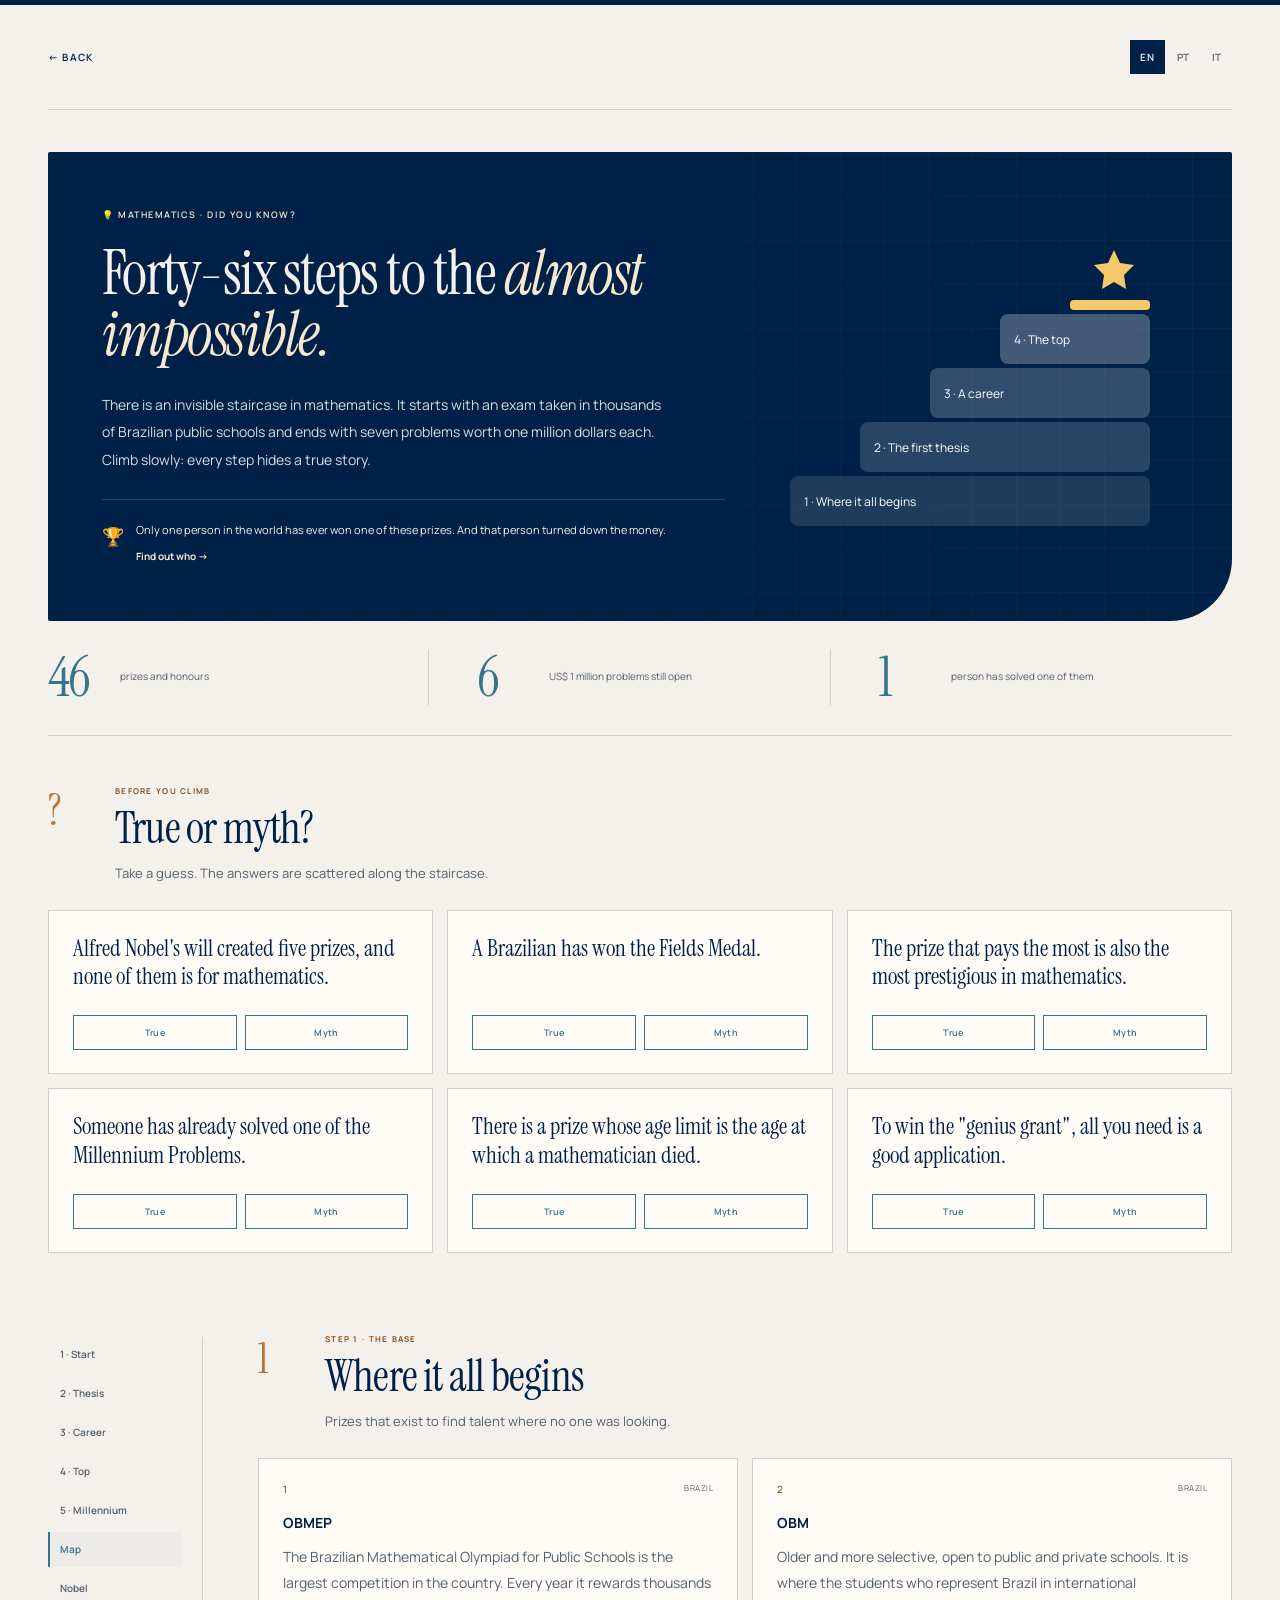
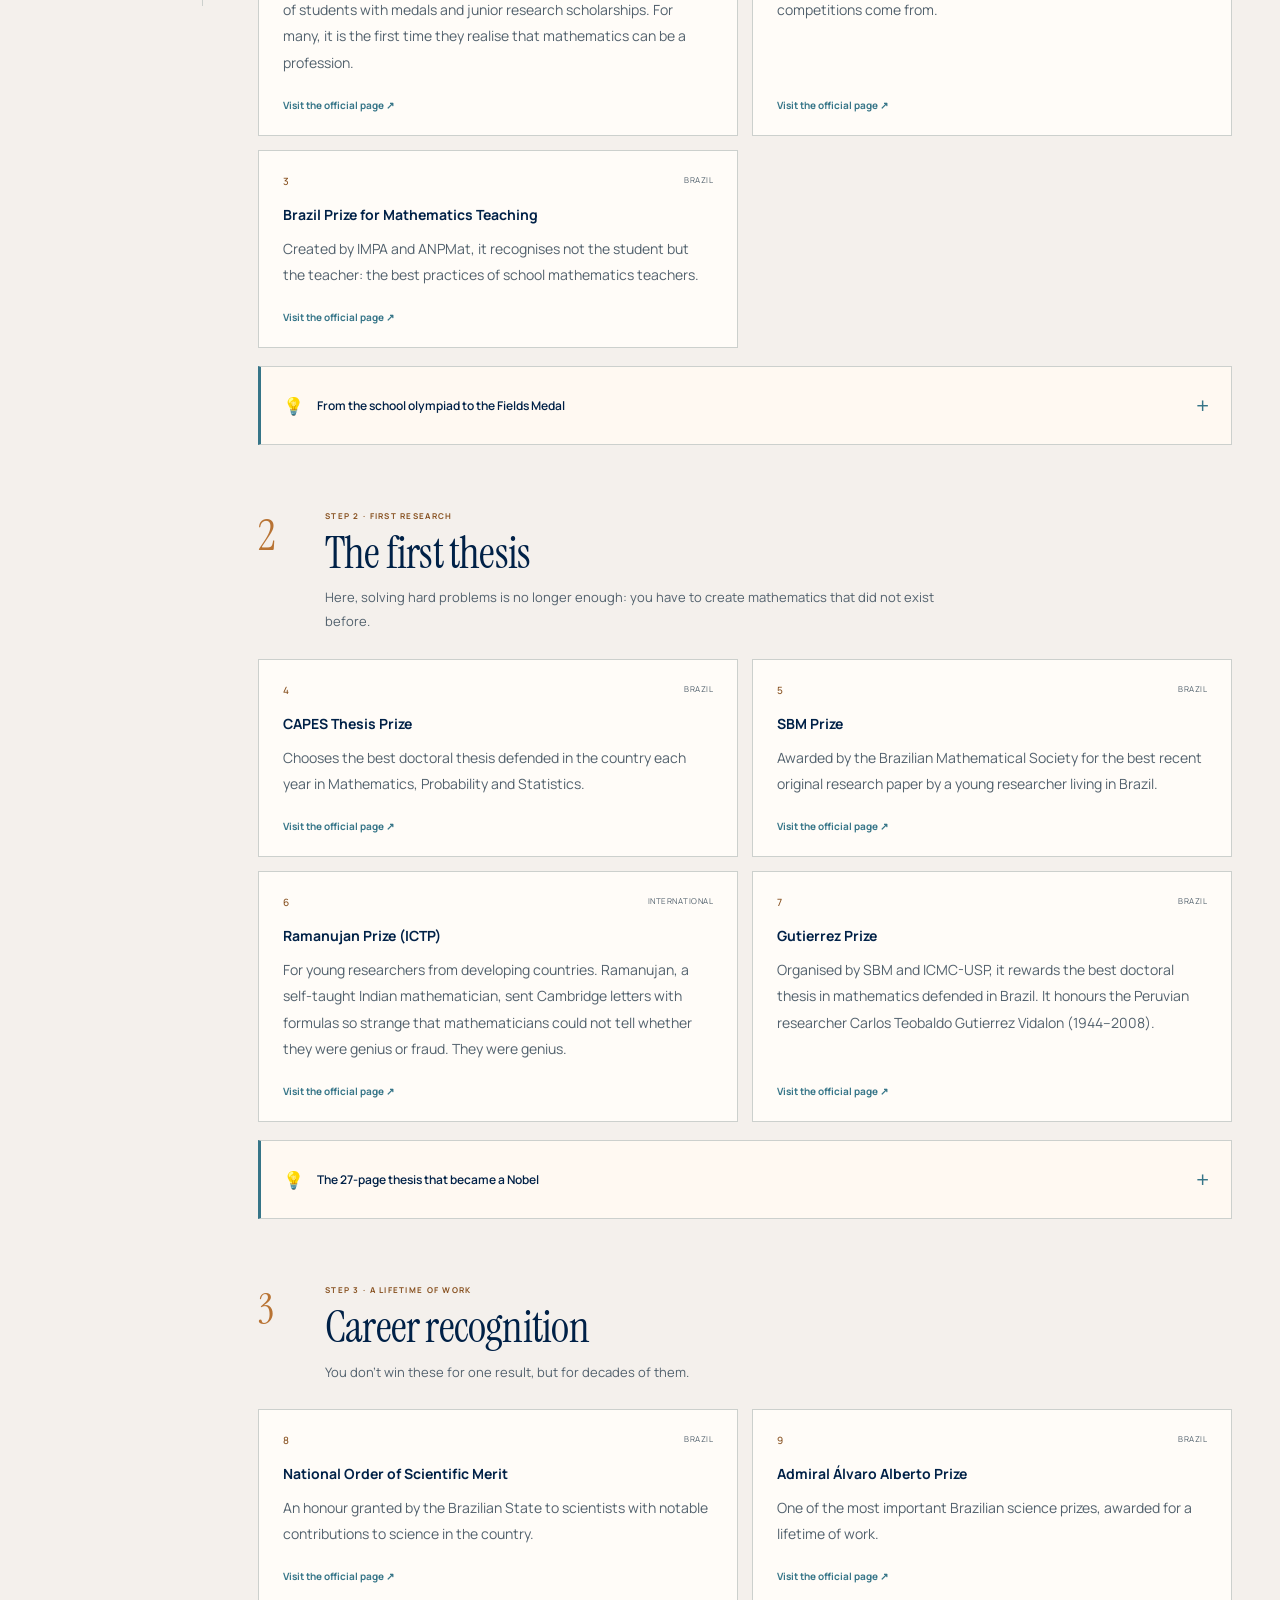
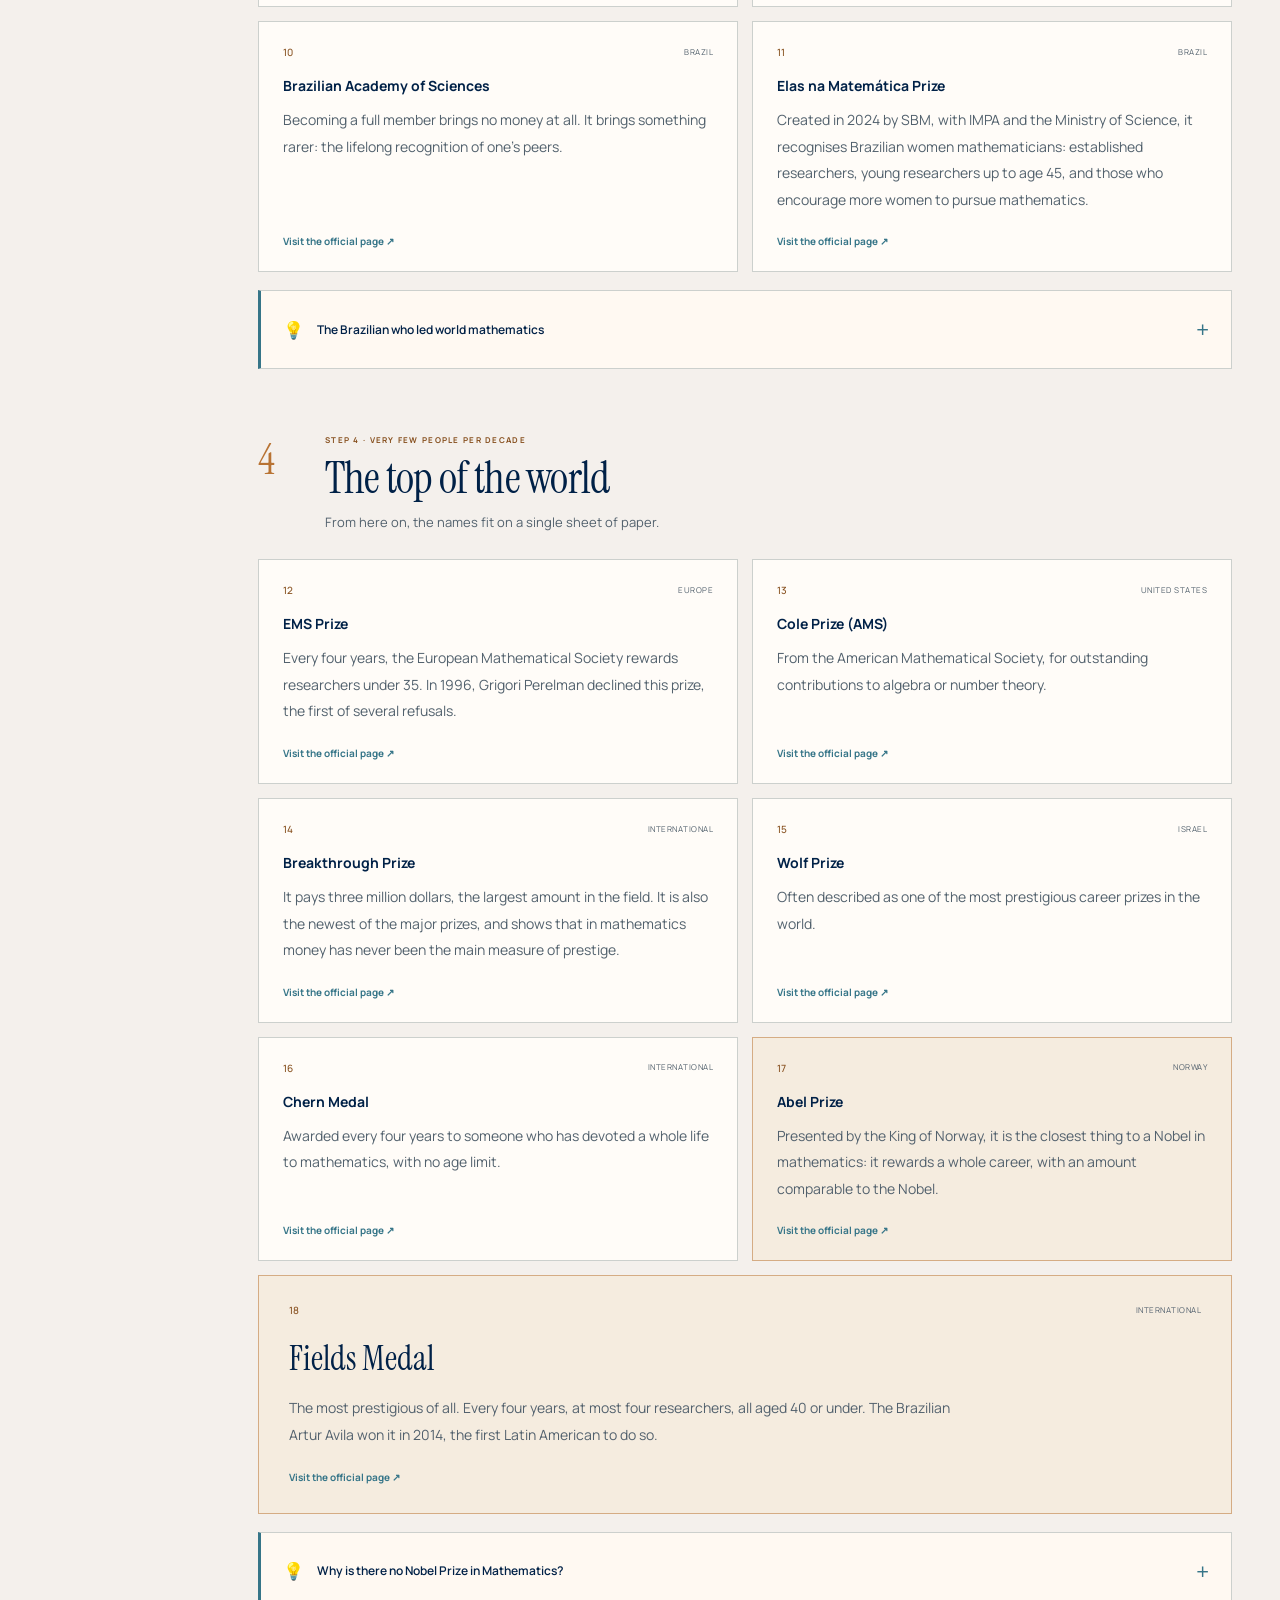
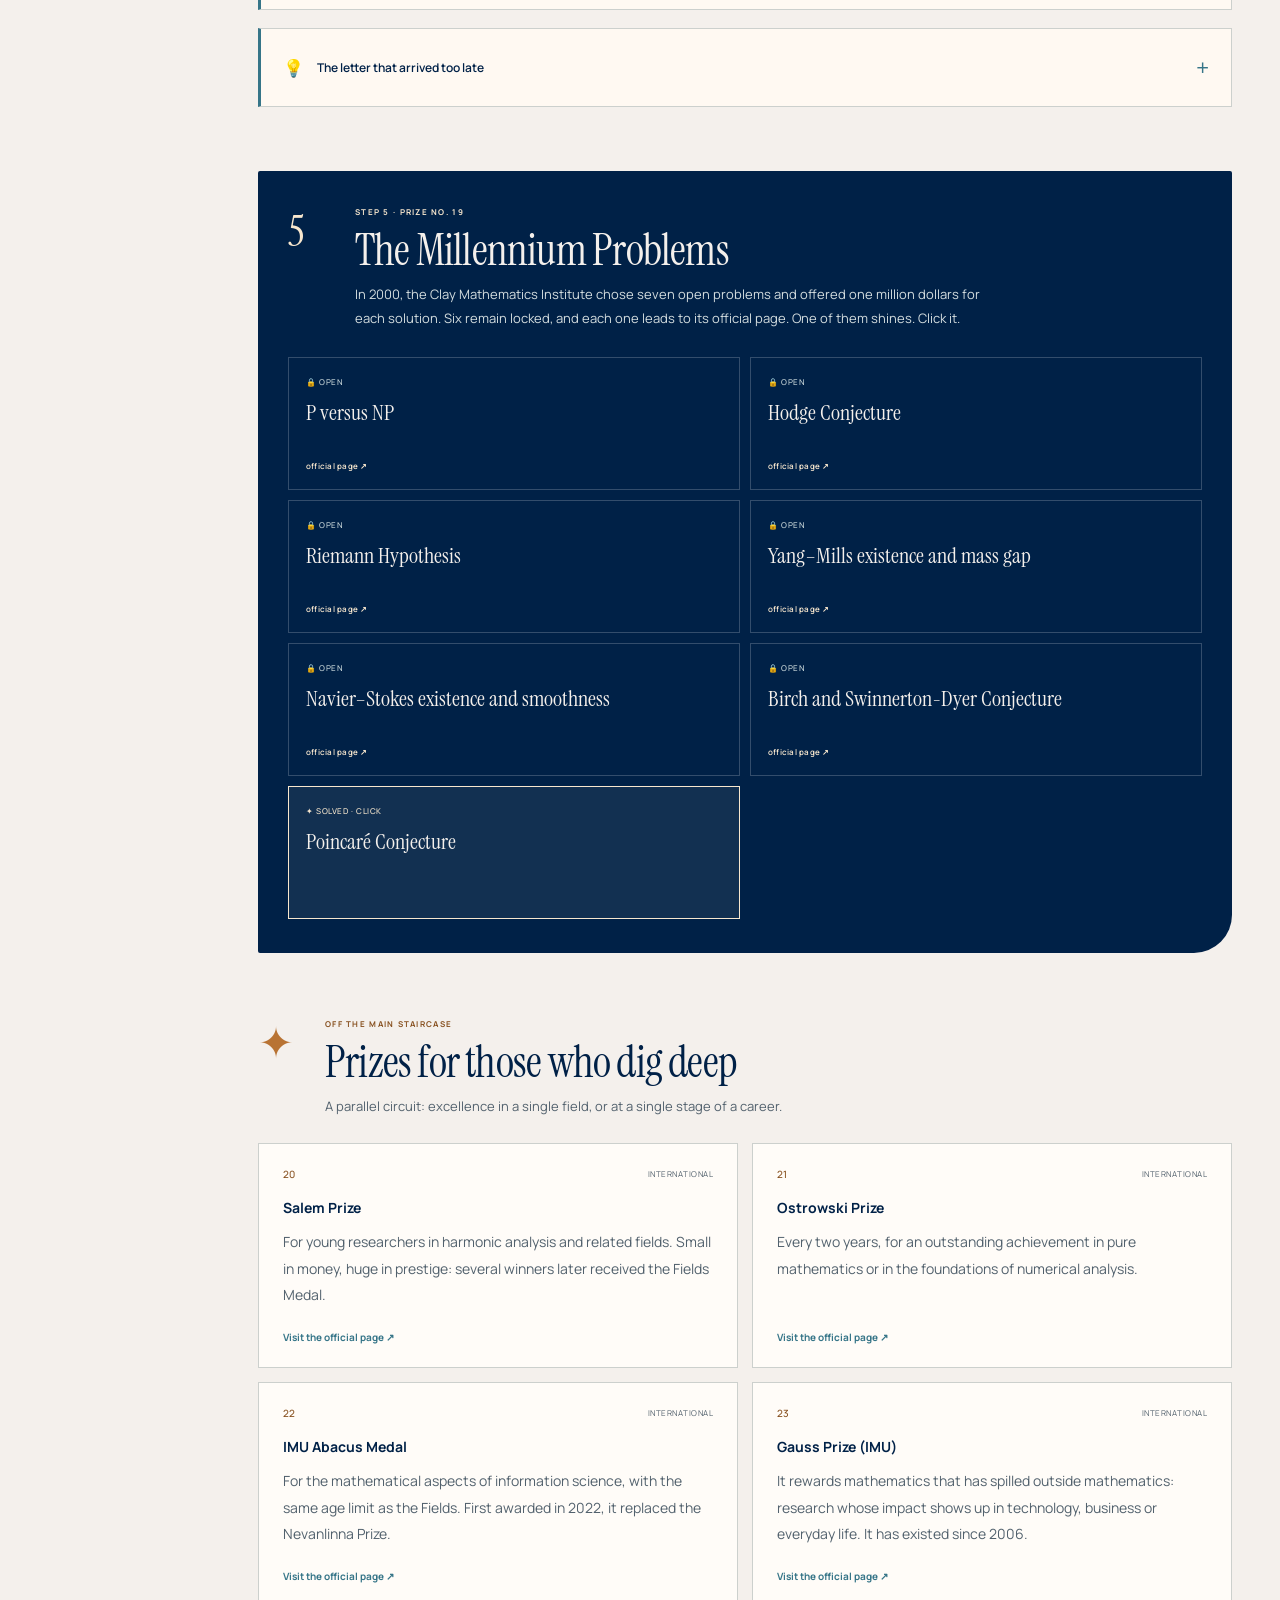
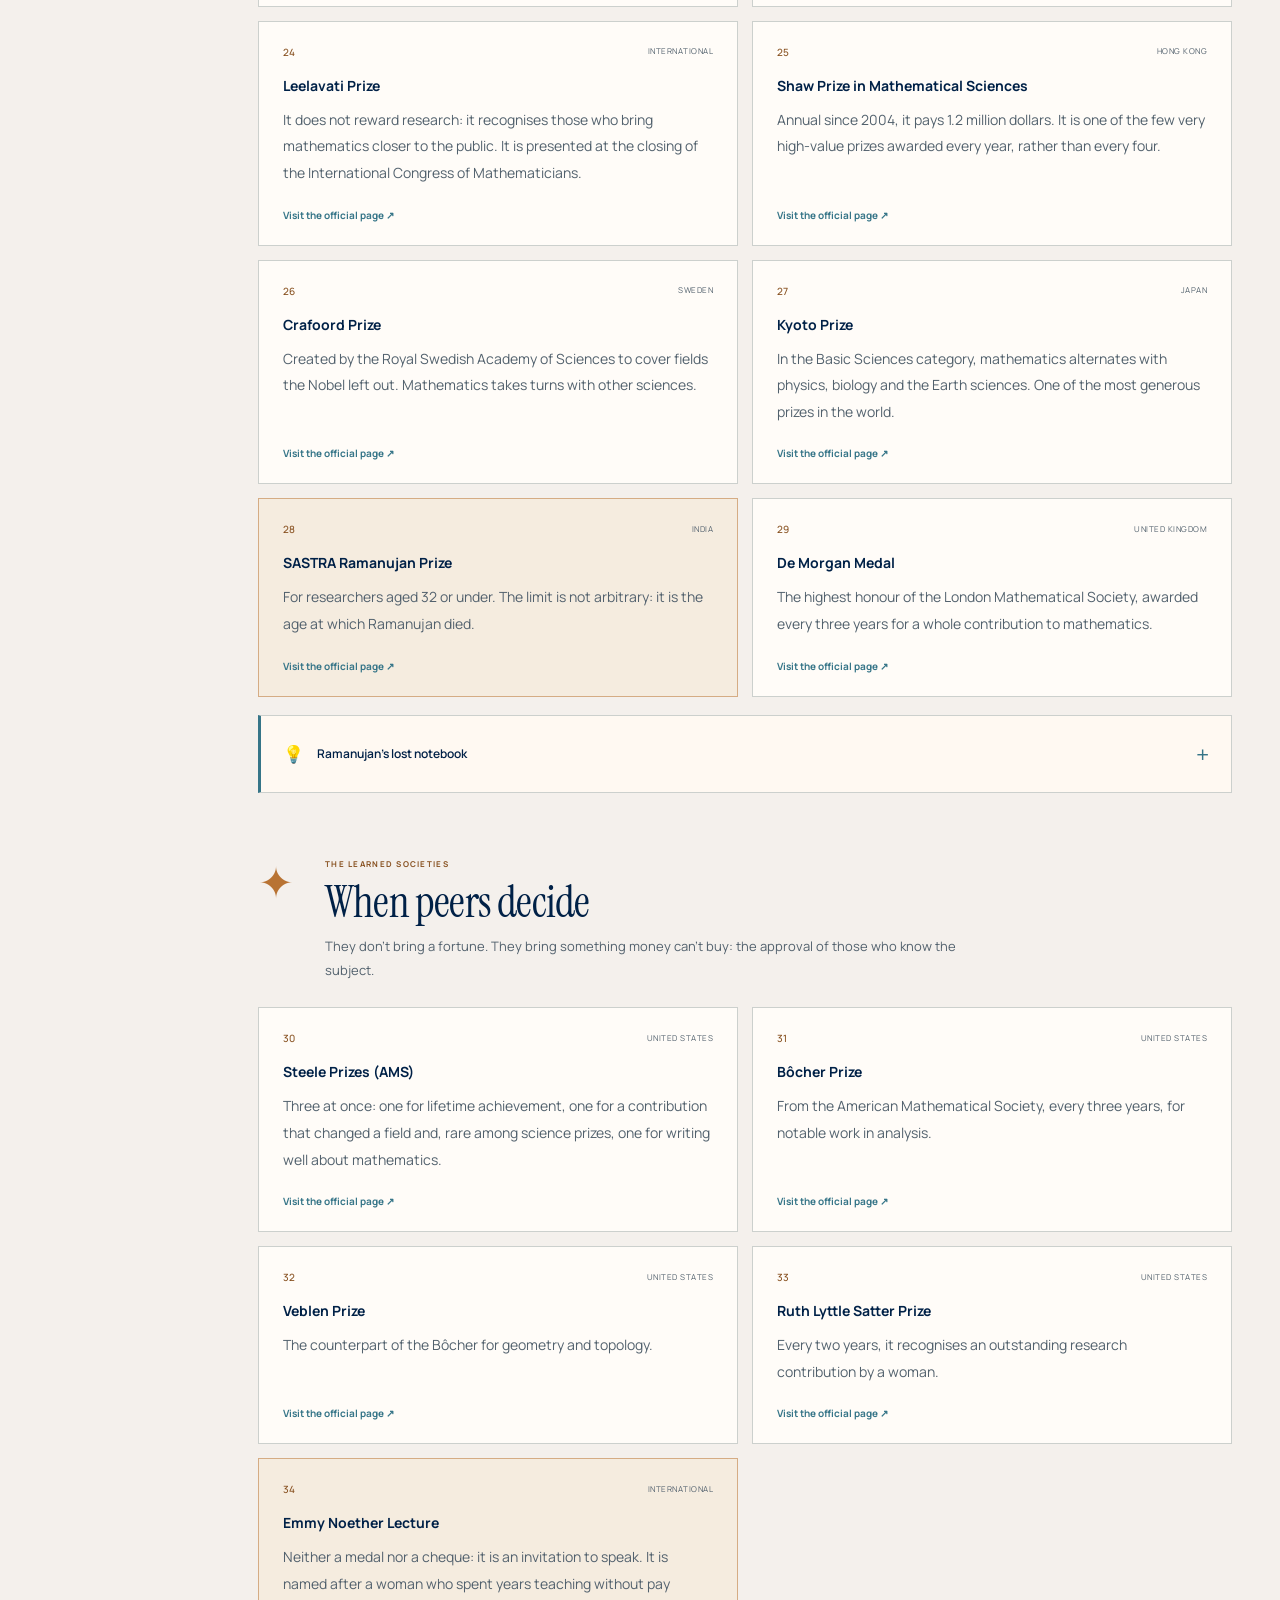
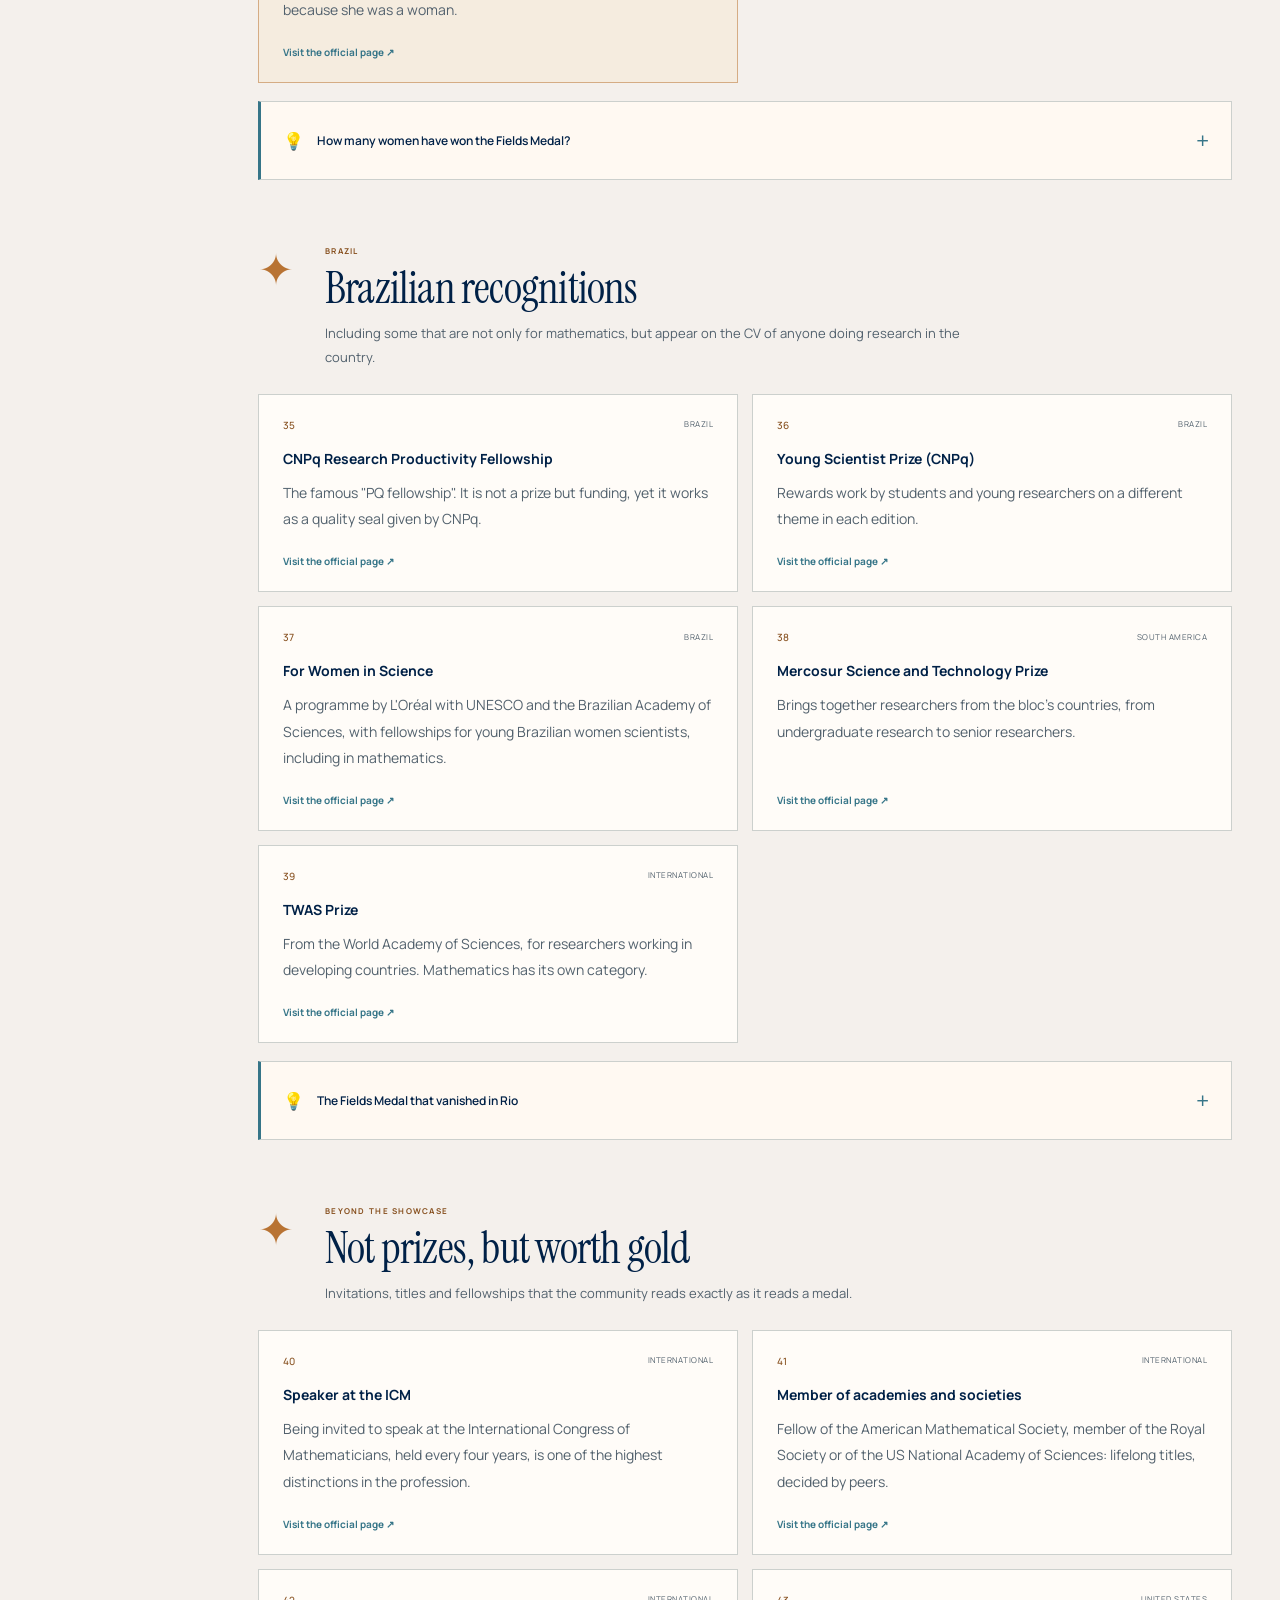
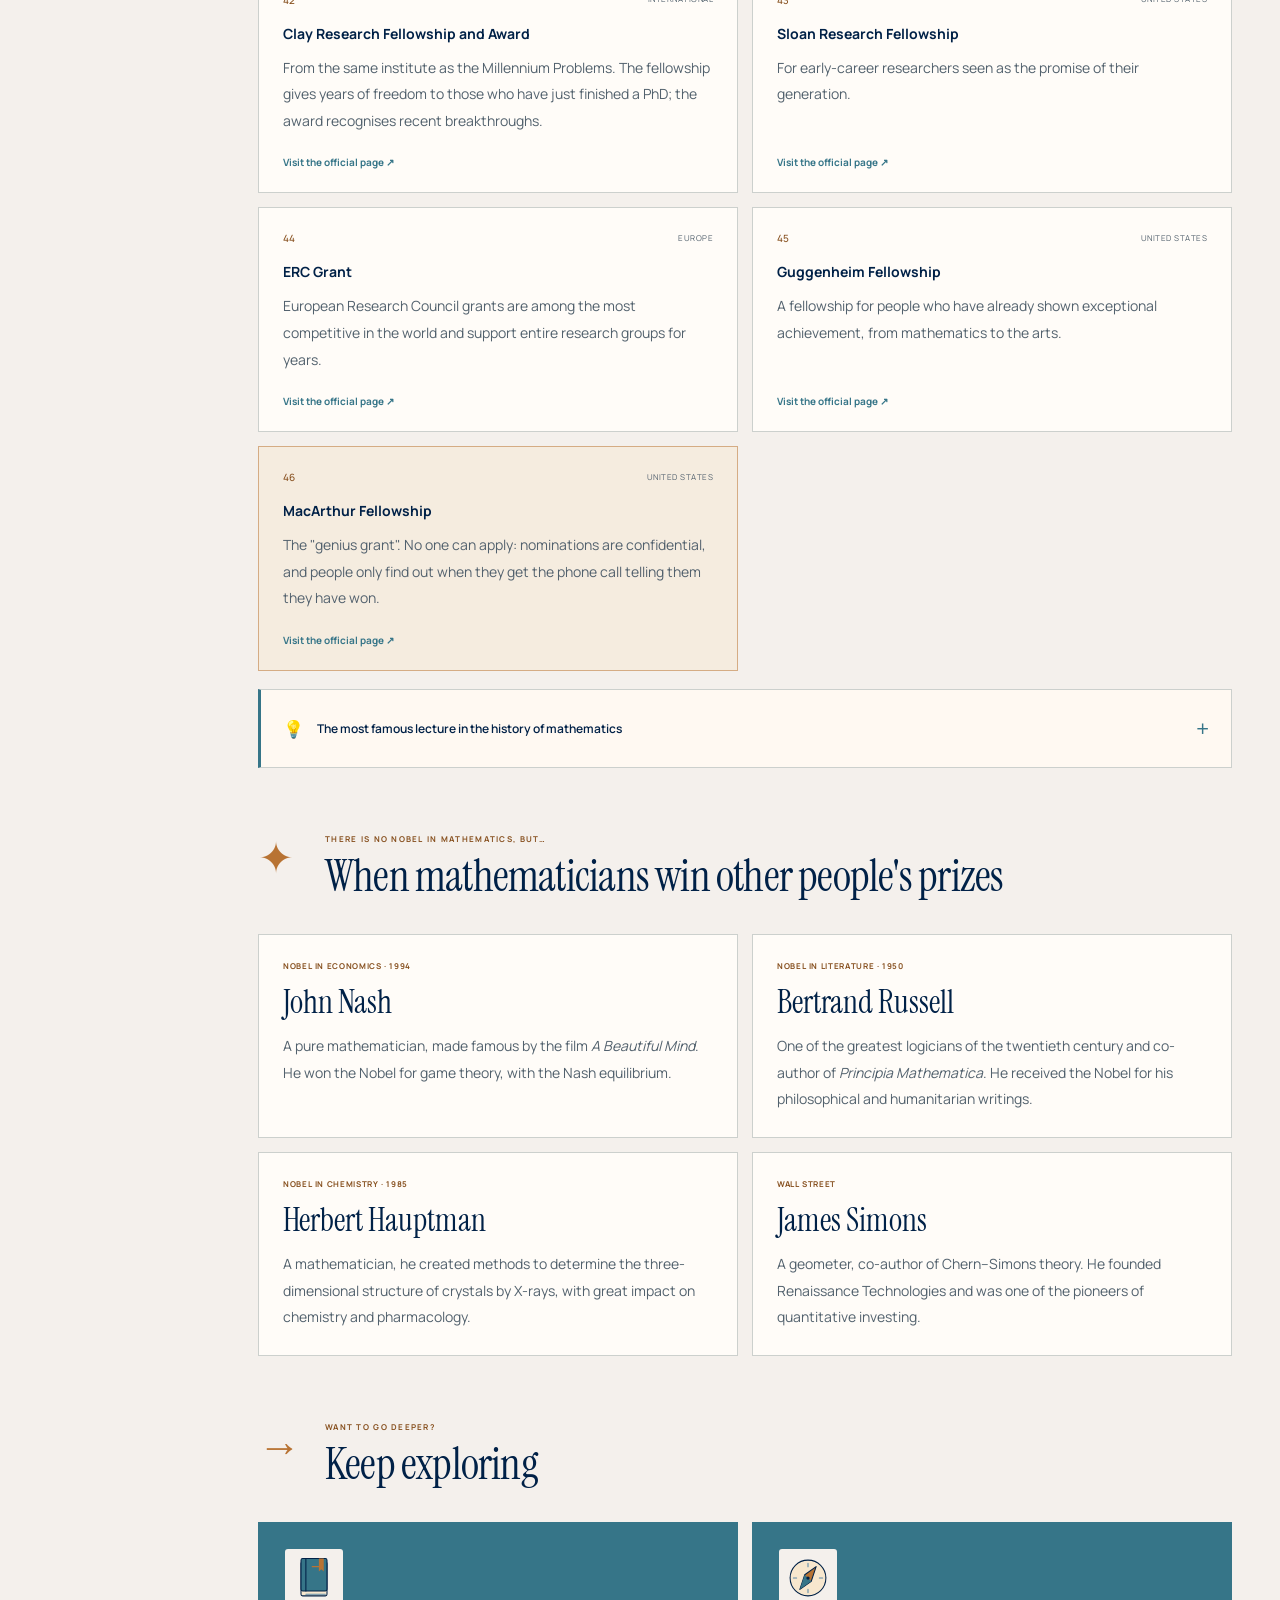
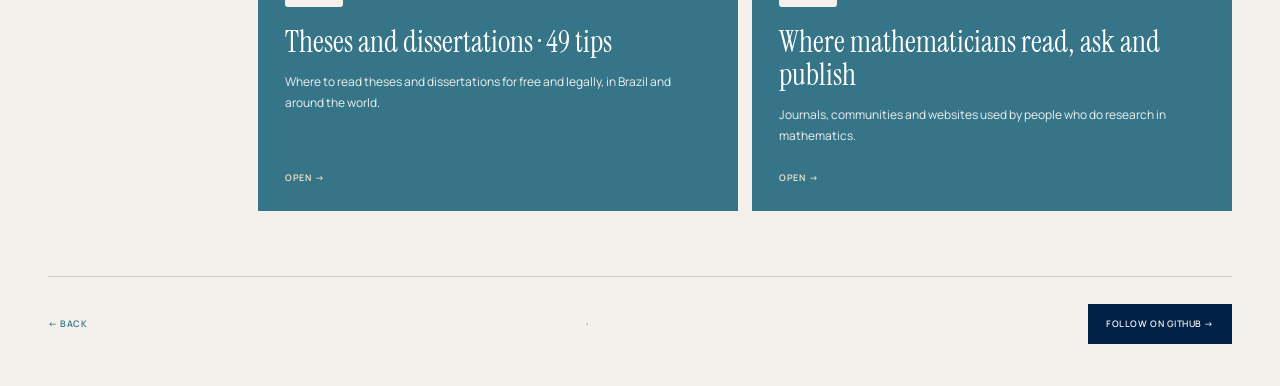
==== commit d1ff28a7: "Replace stacked books icon with a single TikZ book" ====
--- a/did-you-know.html
+++ b/did-you-know.html
@@ -430,7 +430,7 @@
 
       <div class="invite" id="resources">
         <a class="door" href="theses.html">
-          <span class="big"><img src="assets/icons/books.svg" width="52" height="52" alt="" aria-hidden="true"></span>
+          <span class="big"><img src="assets/icons/books.svg?v=single-book" width="52" height="52" alt="" aria-hidden="true"></span>
           <h3>Theses and dissertations · 49 tips</h3>
           <p>Where to read theses and dissertations for free and legally, in Brazil and around the world.</p>
           <span class="go">Open →</span>
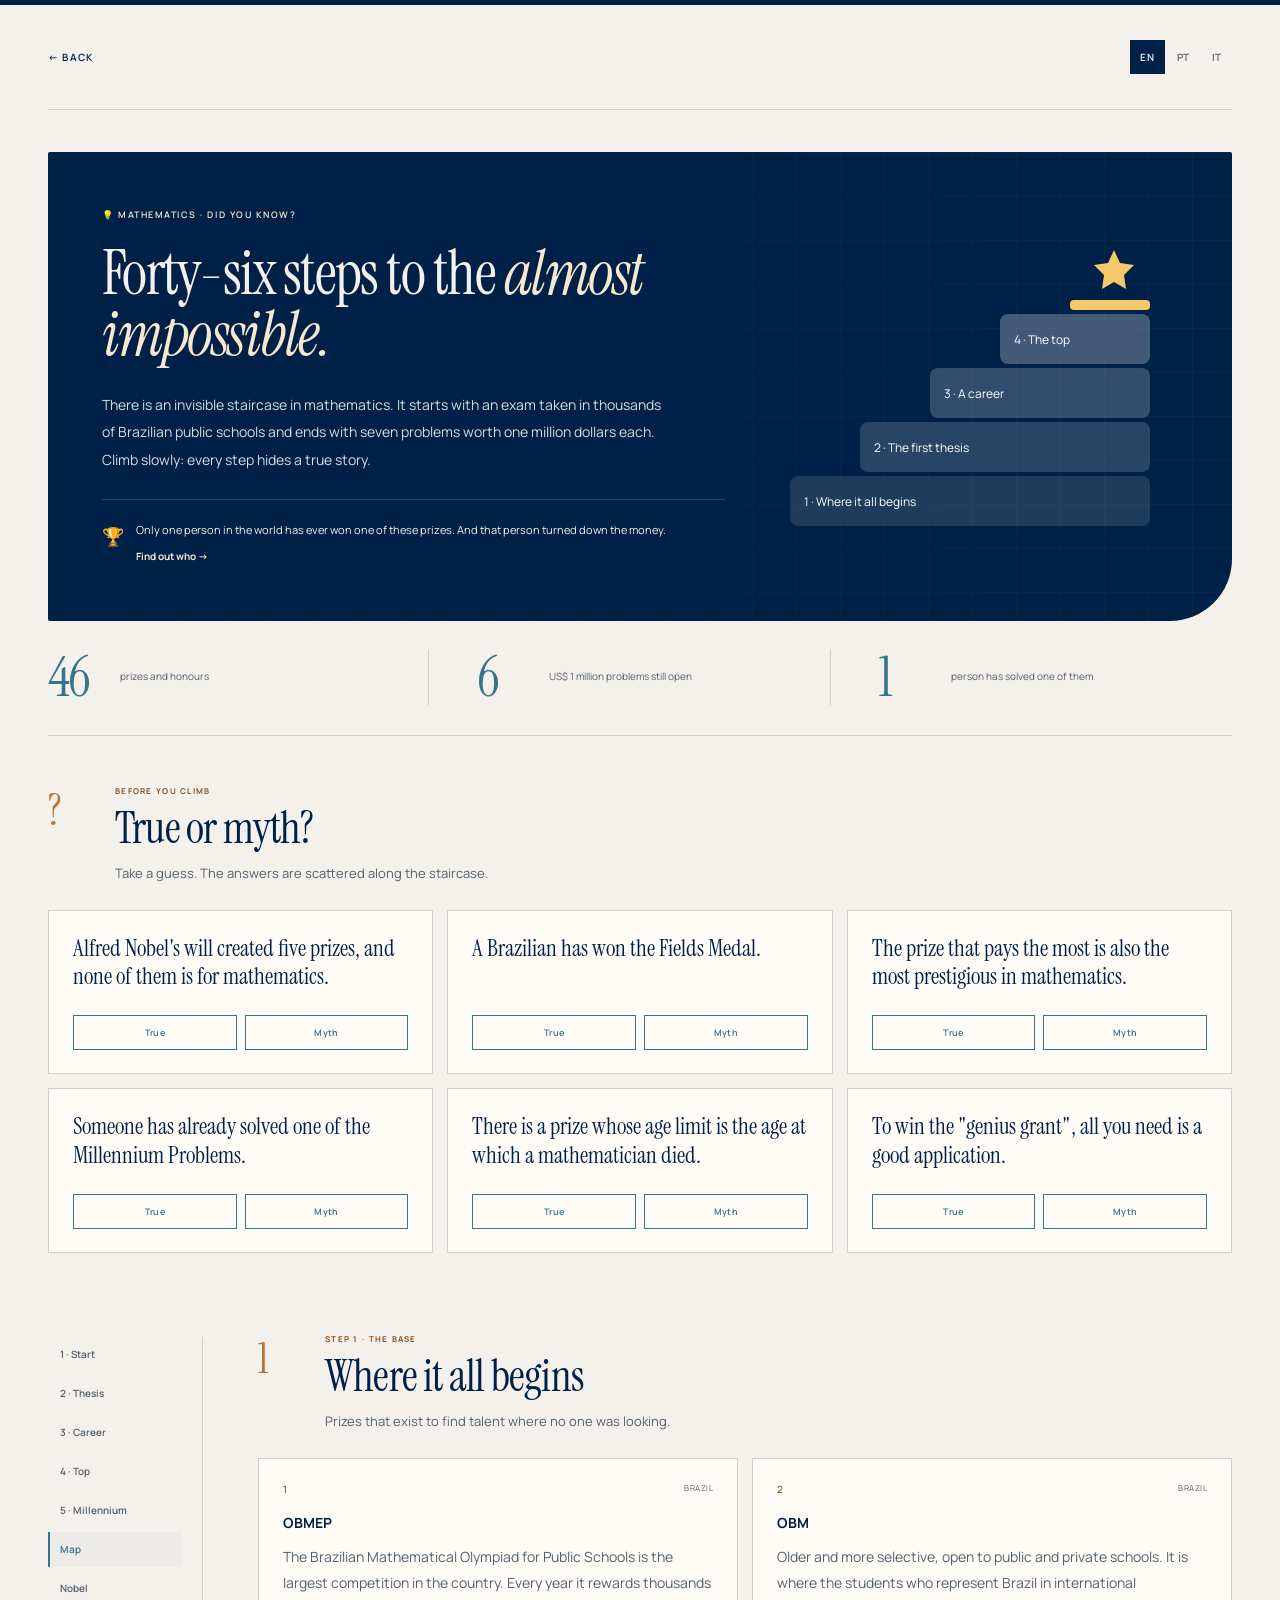
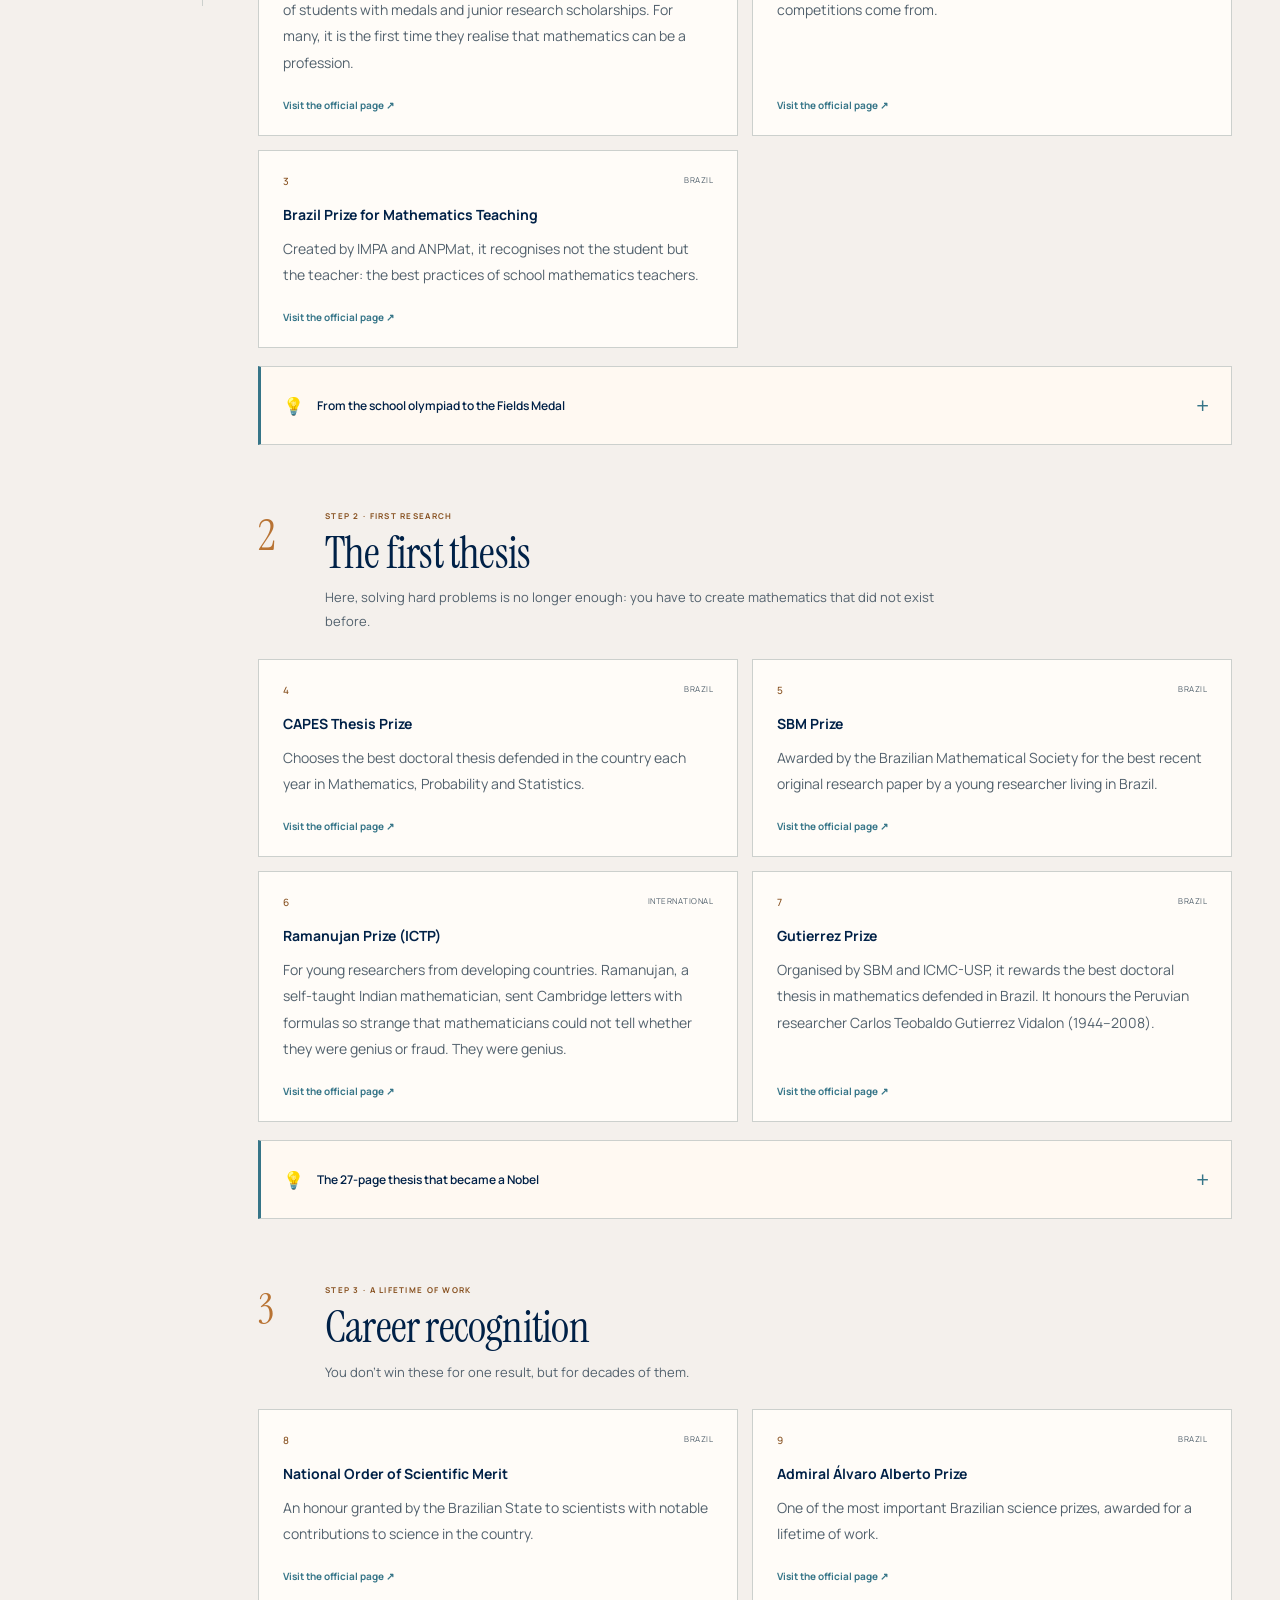
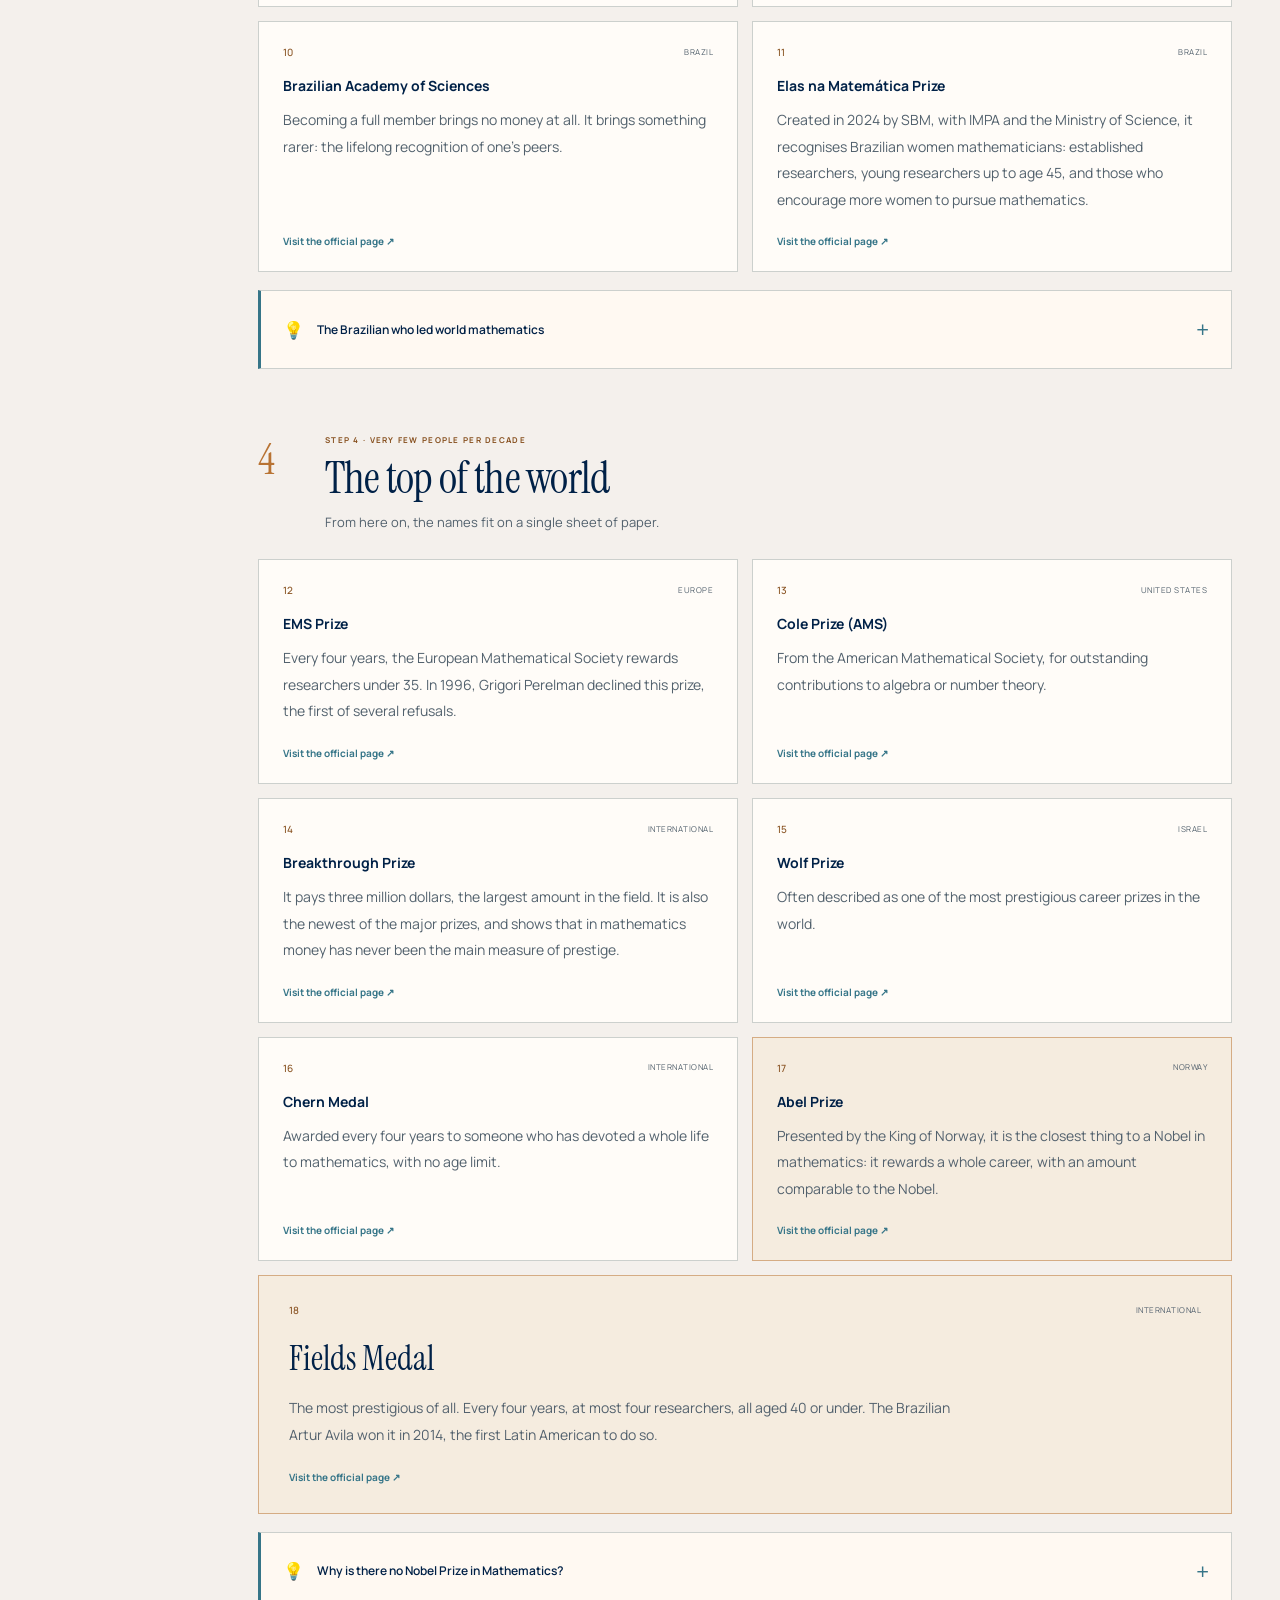
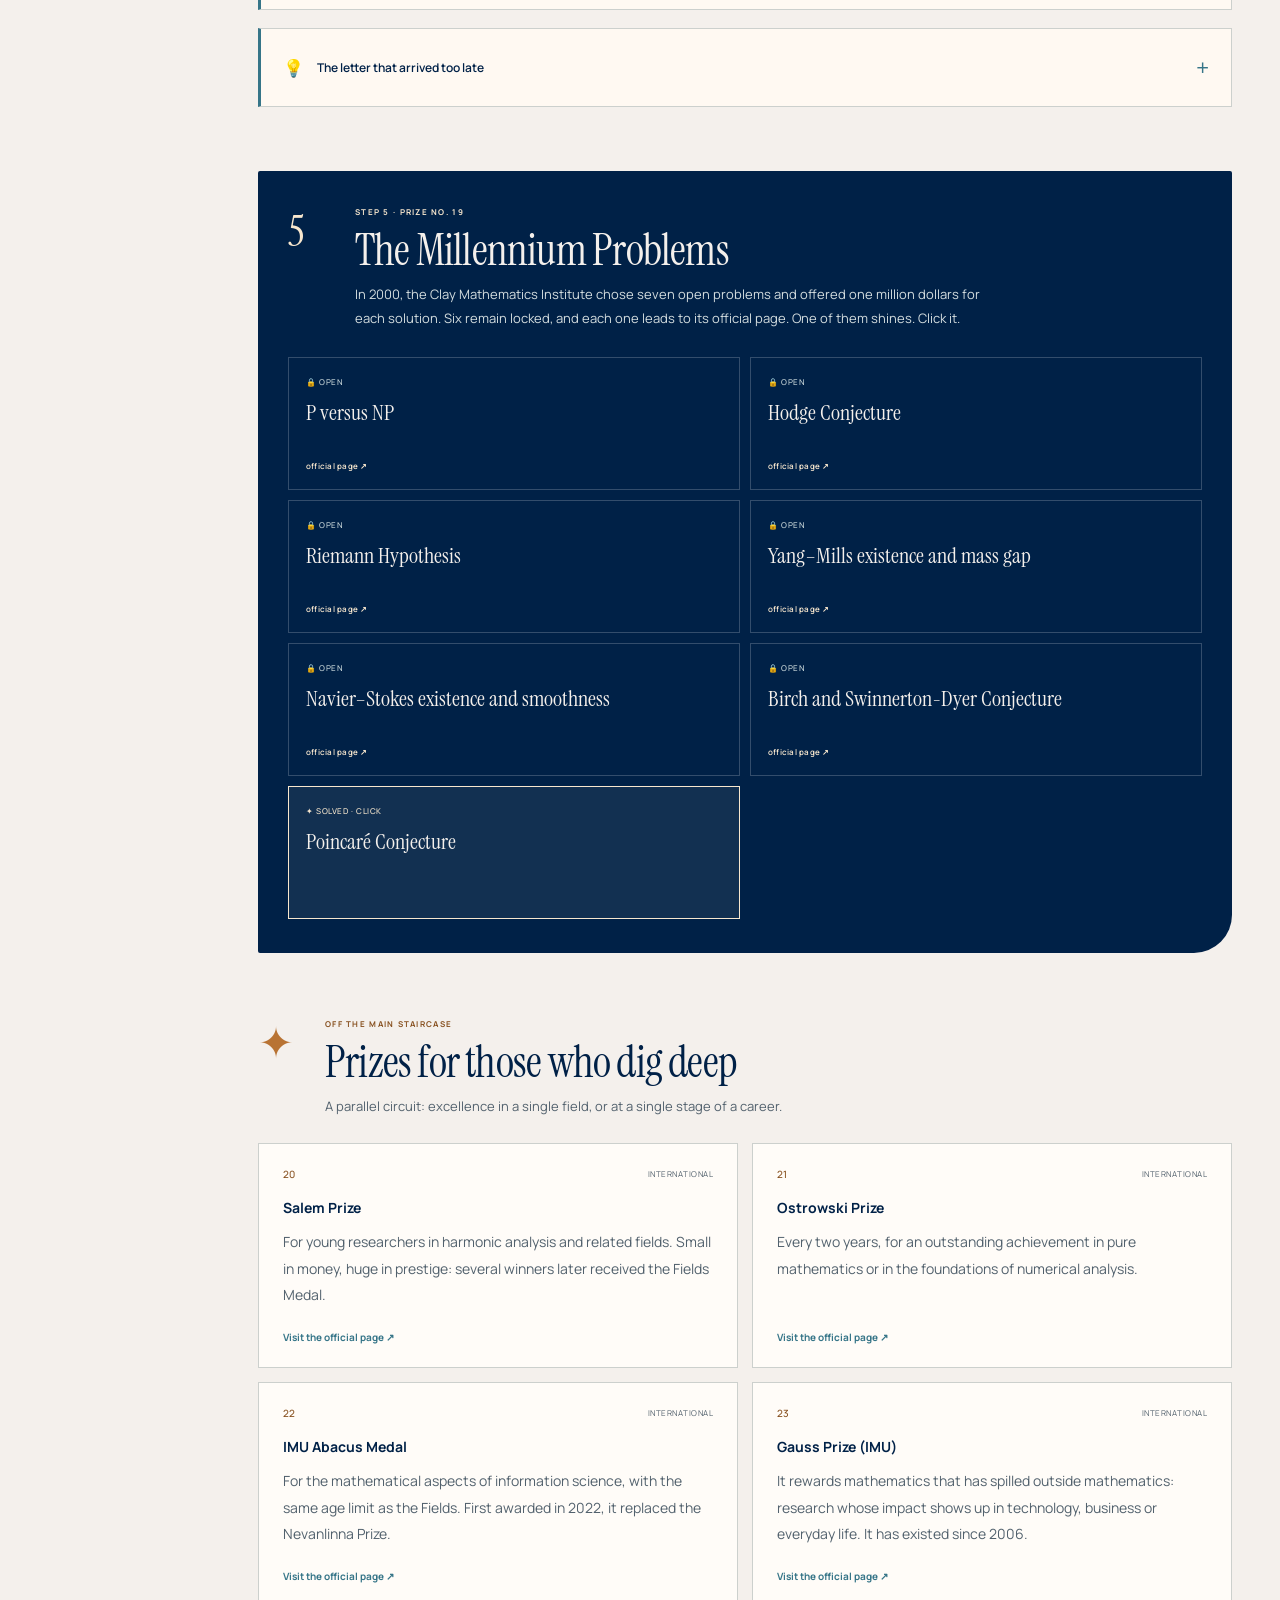
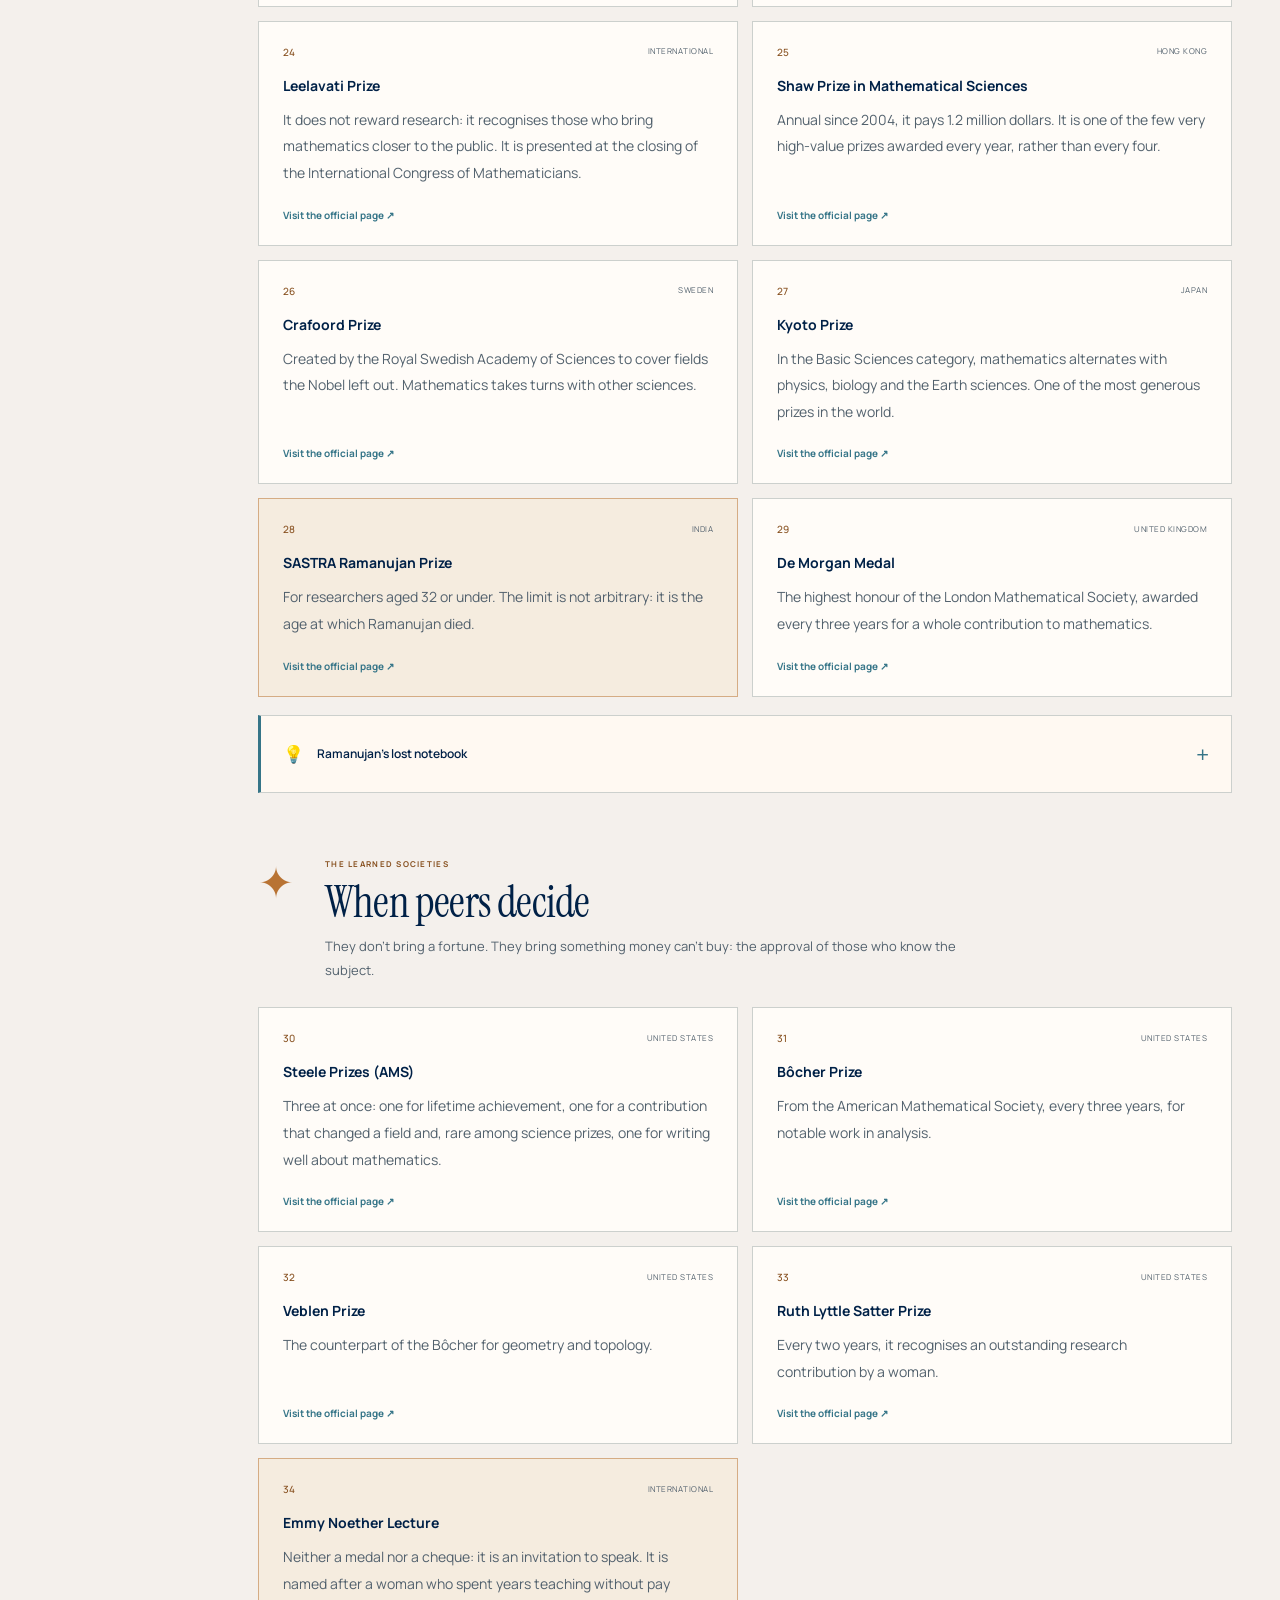
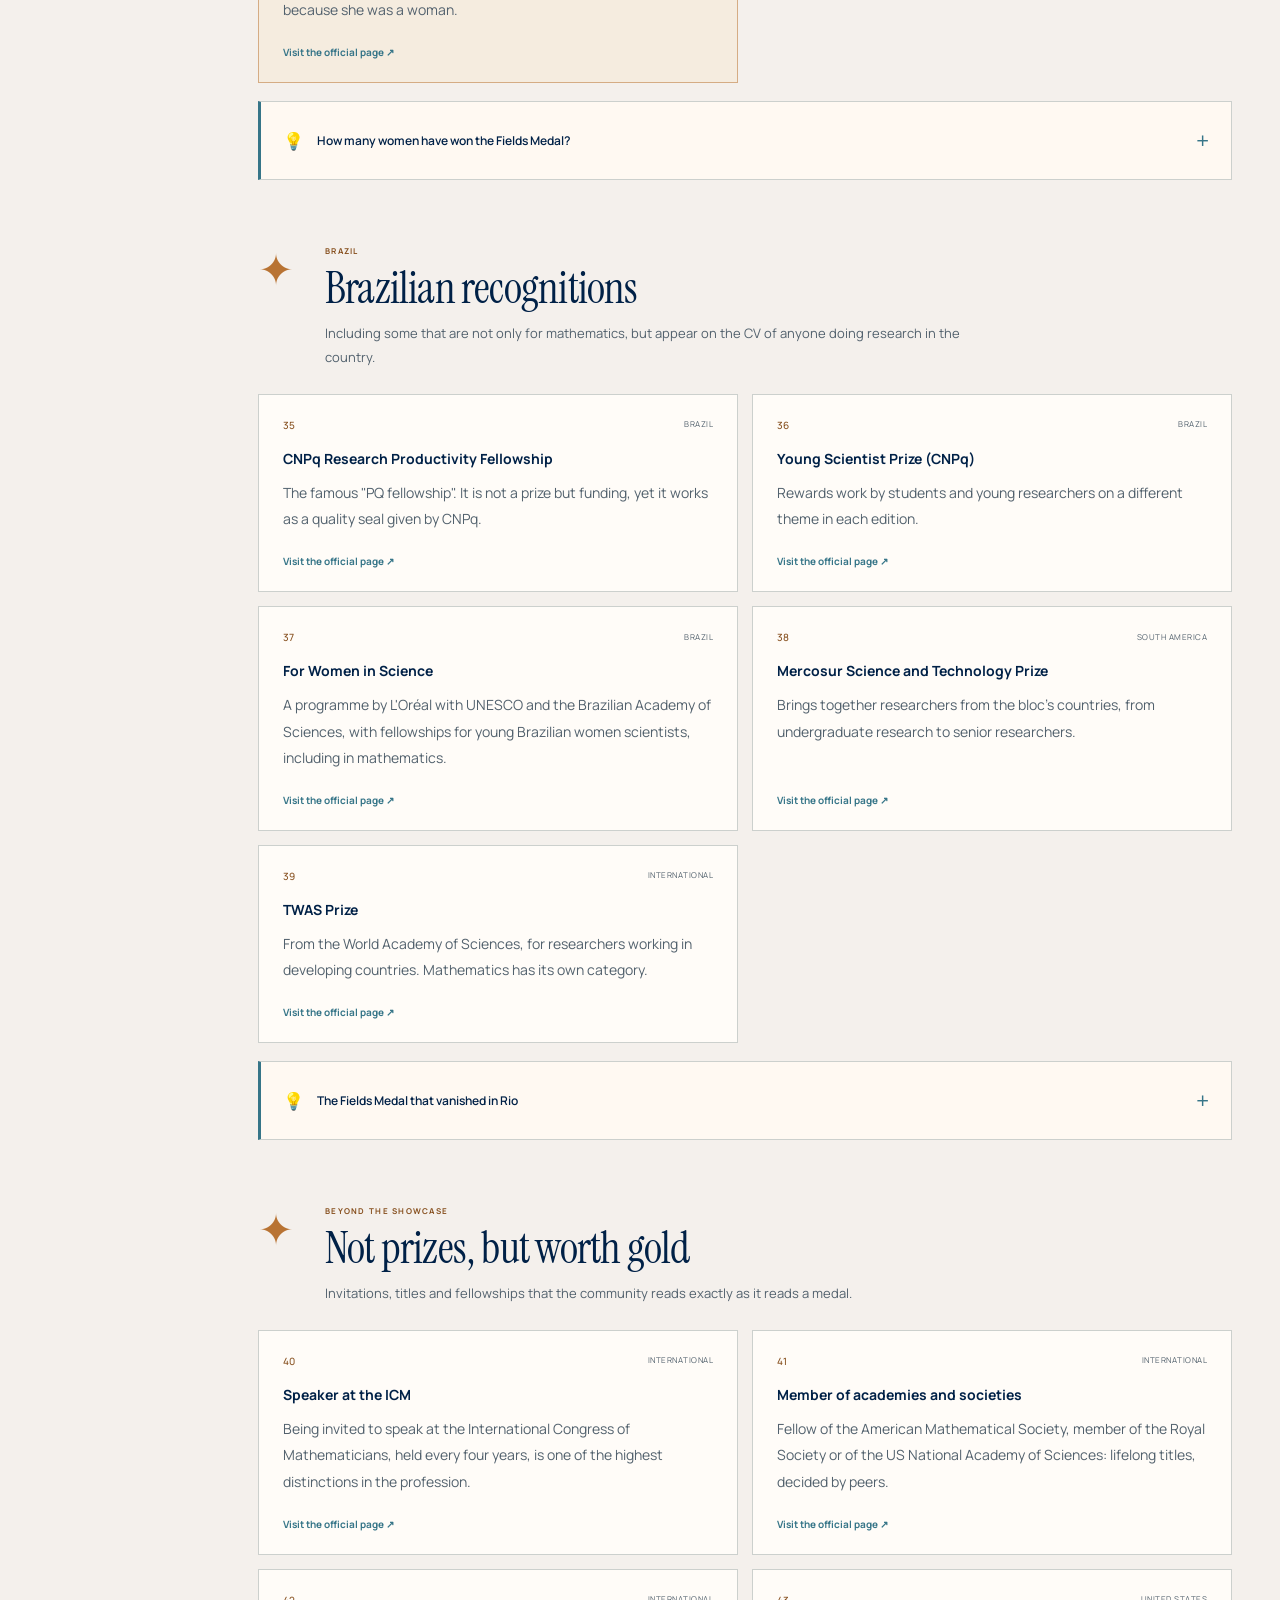
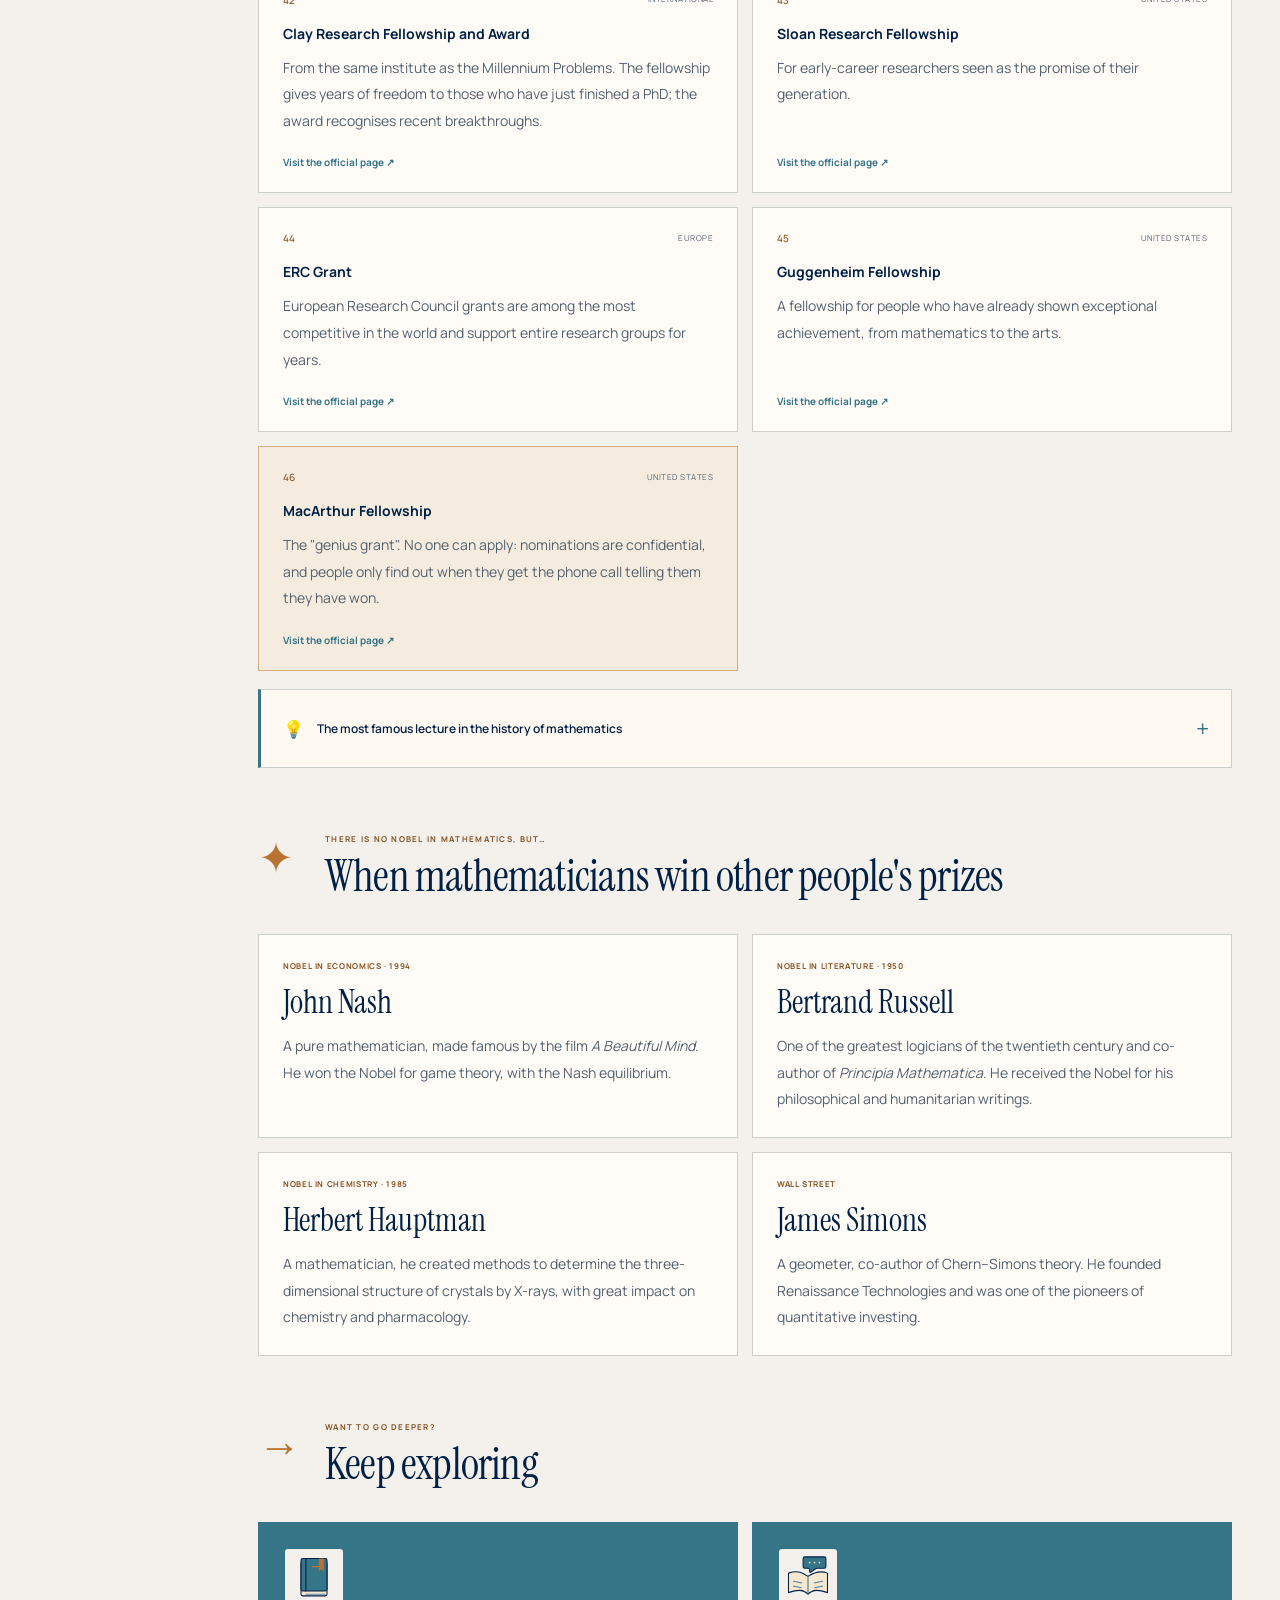
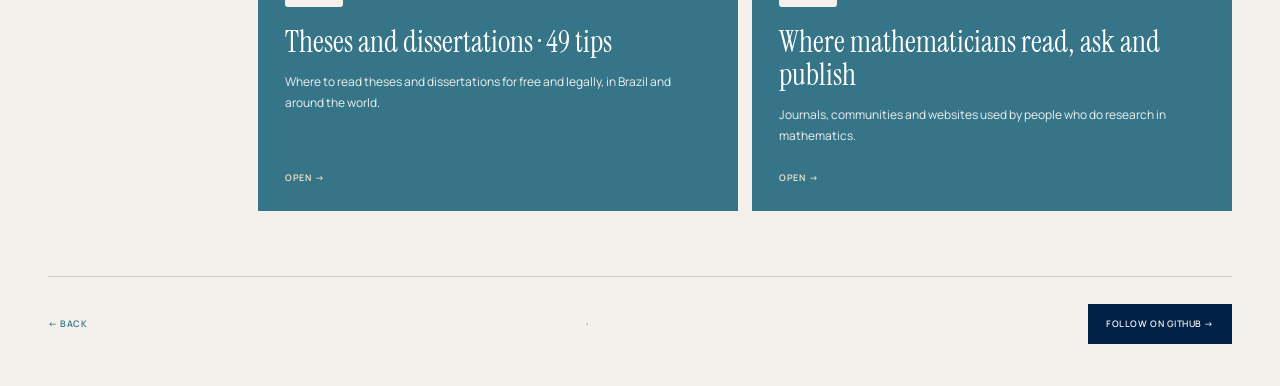
==== commit 790cf4b2: "Give prizes and research distinct TikZ icons and refresh repository presentation" ====
--- a/did-you-know.html
+++ b/did-you-know.html
@@ -436,7 +436,7 @@
           <span class="go">Open →</span>
         </a>
         <a class="door" href="research-guide.html">
-          <span class="big"><img src="assets/icons/compass.svg" width="52" height="52" alt="" aria-hidden="true"></span>
+          <span class="big"><img src="assets/icons/research.svg" width="52" height="52" alt="" aria-hidden="true"></span>
           <h3>Where mathematicians read, ask and publish</h3>
           <p>Journals, communities and websites used by people who do research in mathematics.</p>
           <span class="go">Open →</span>
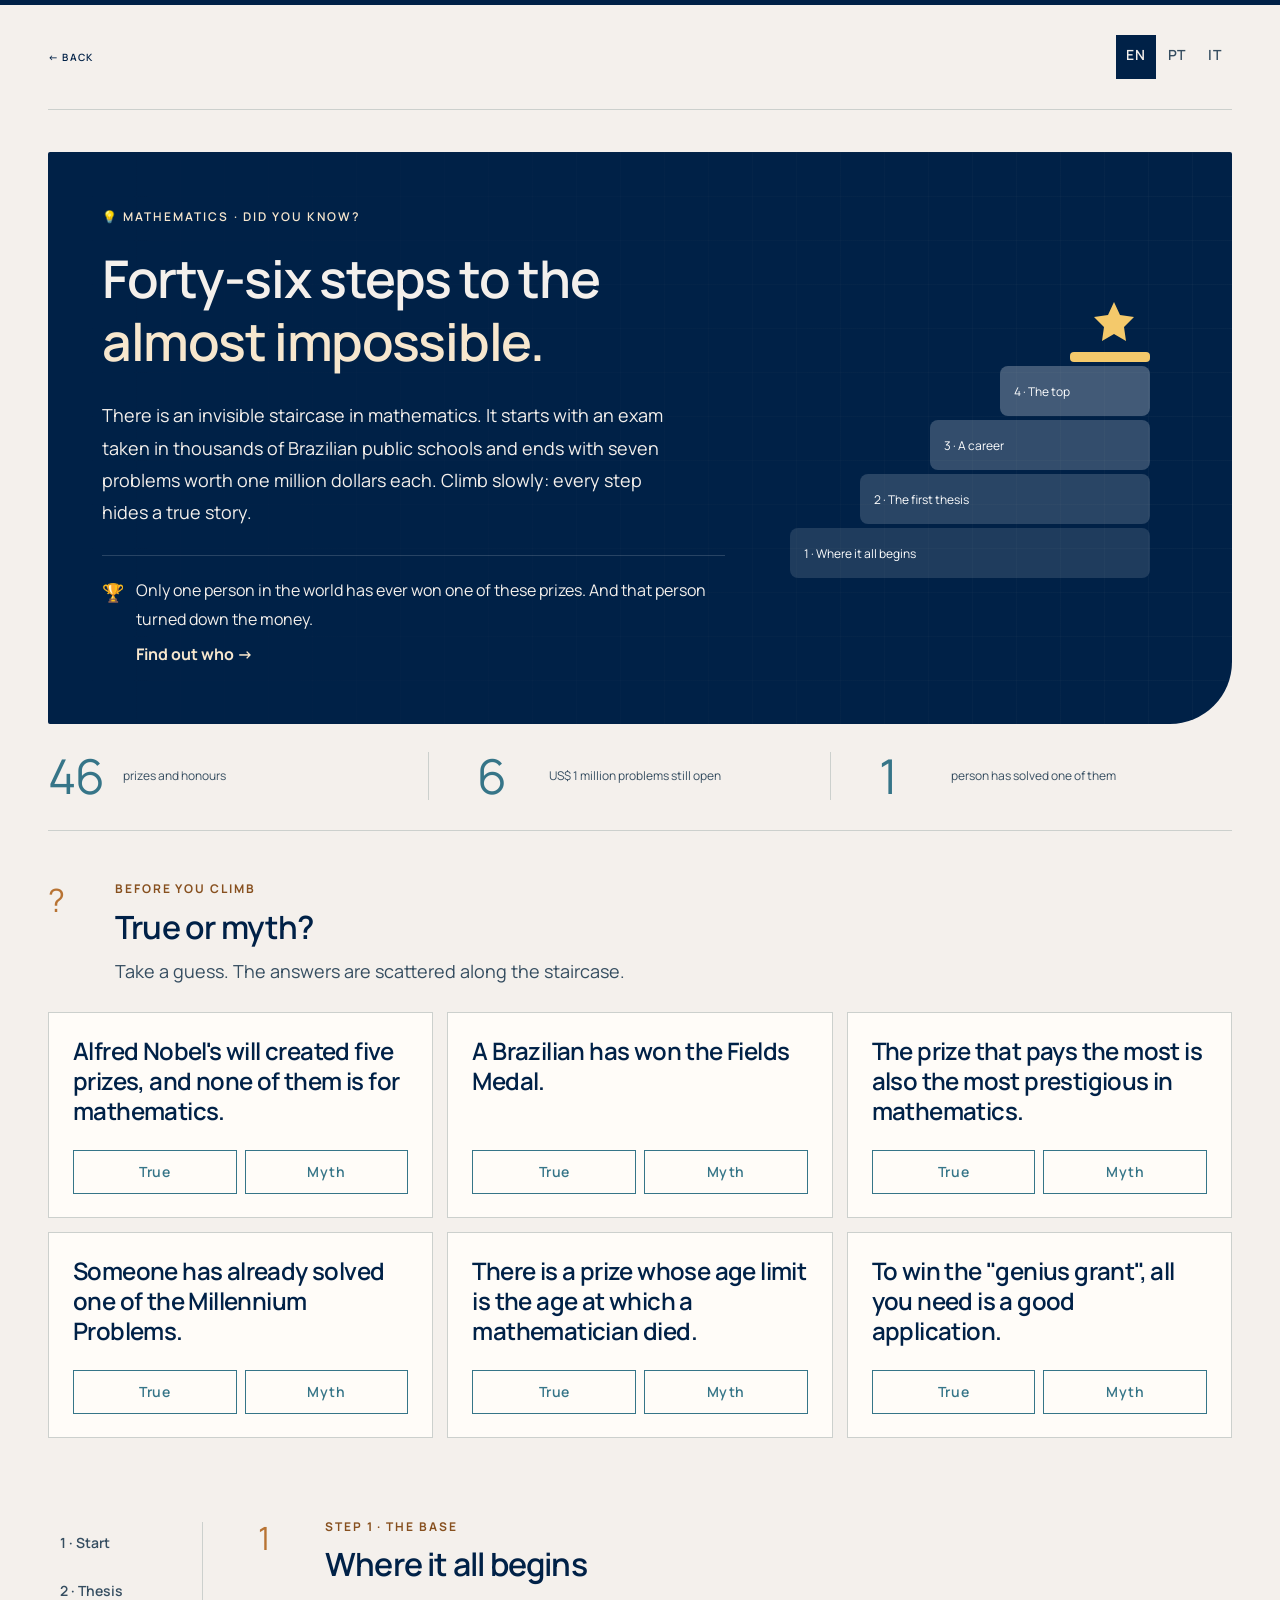
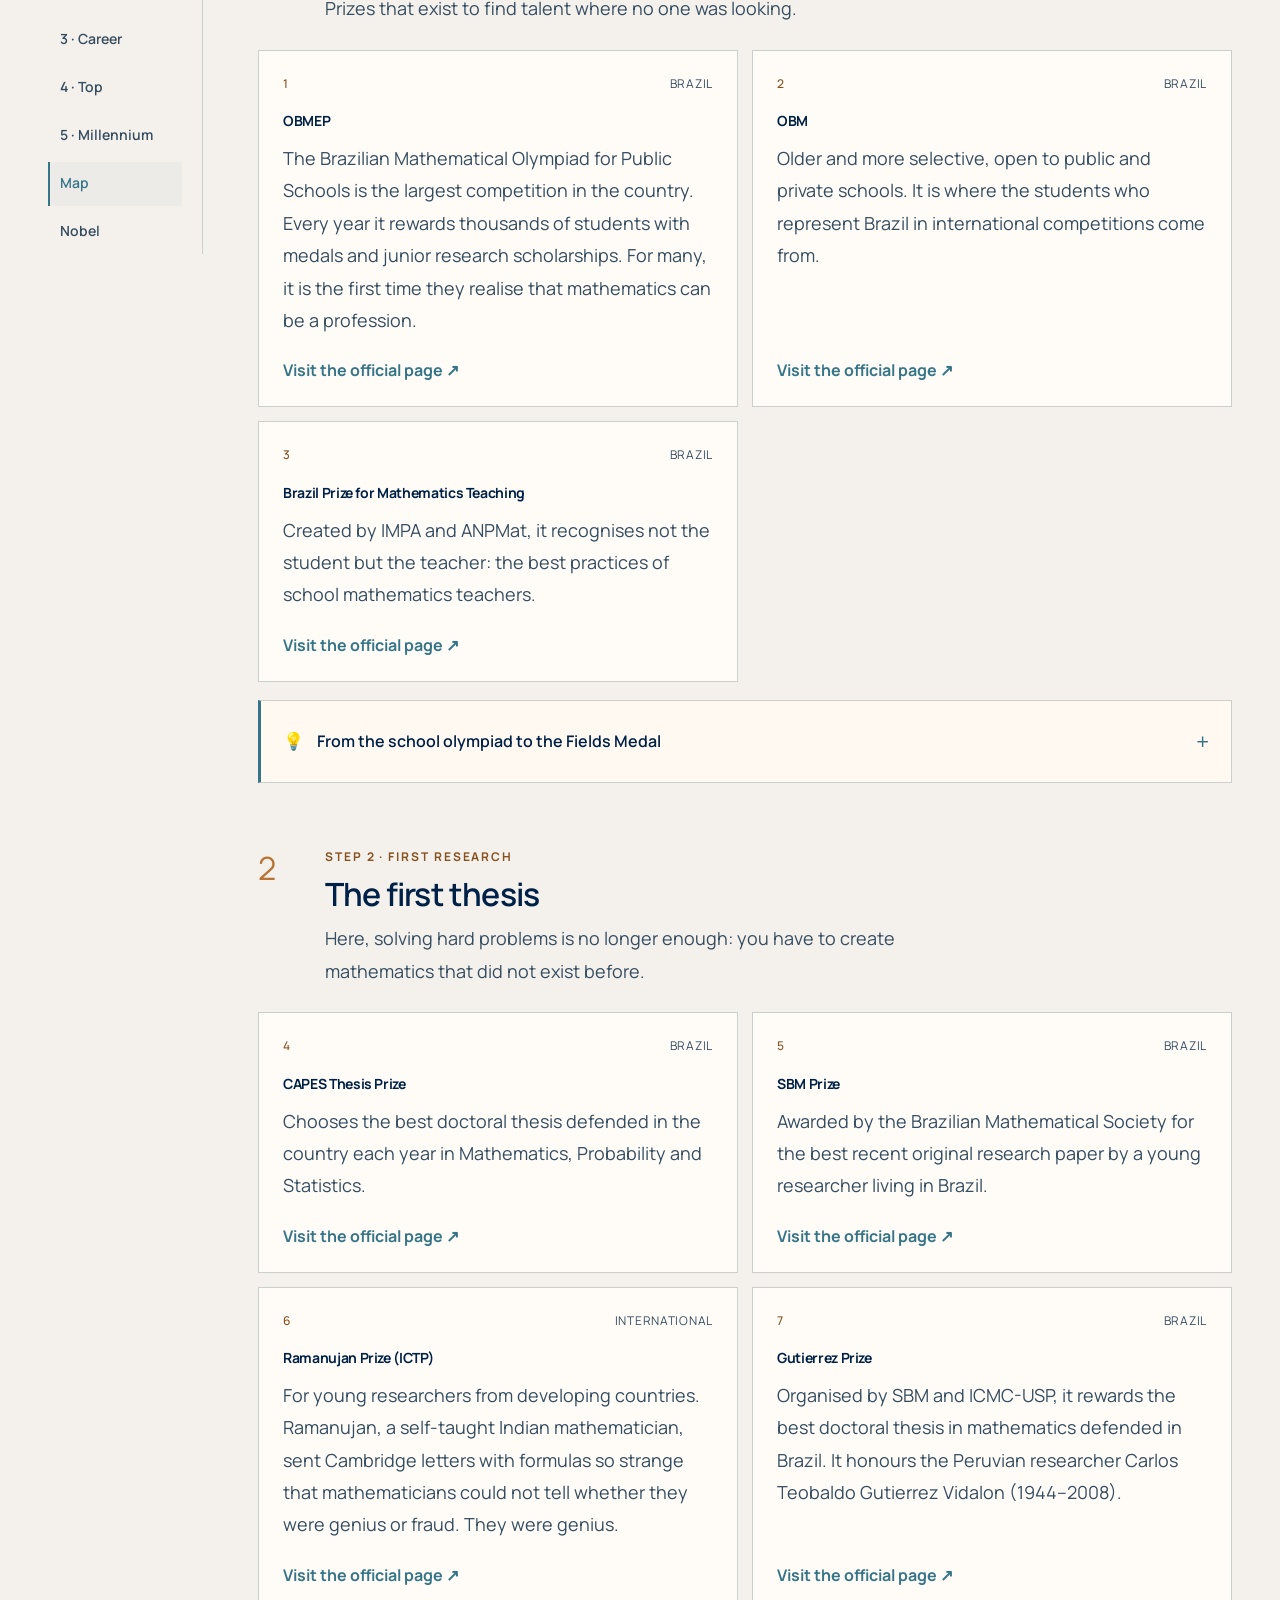
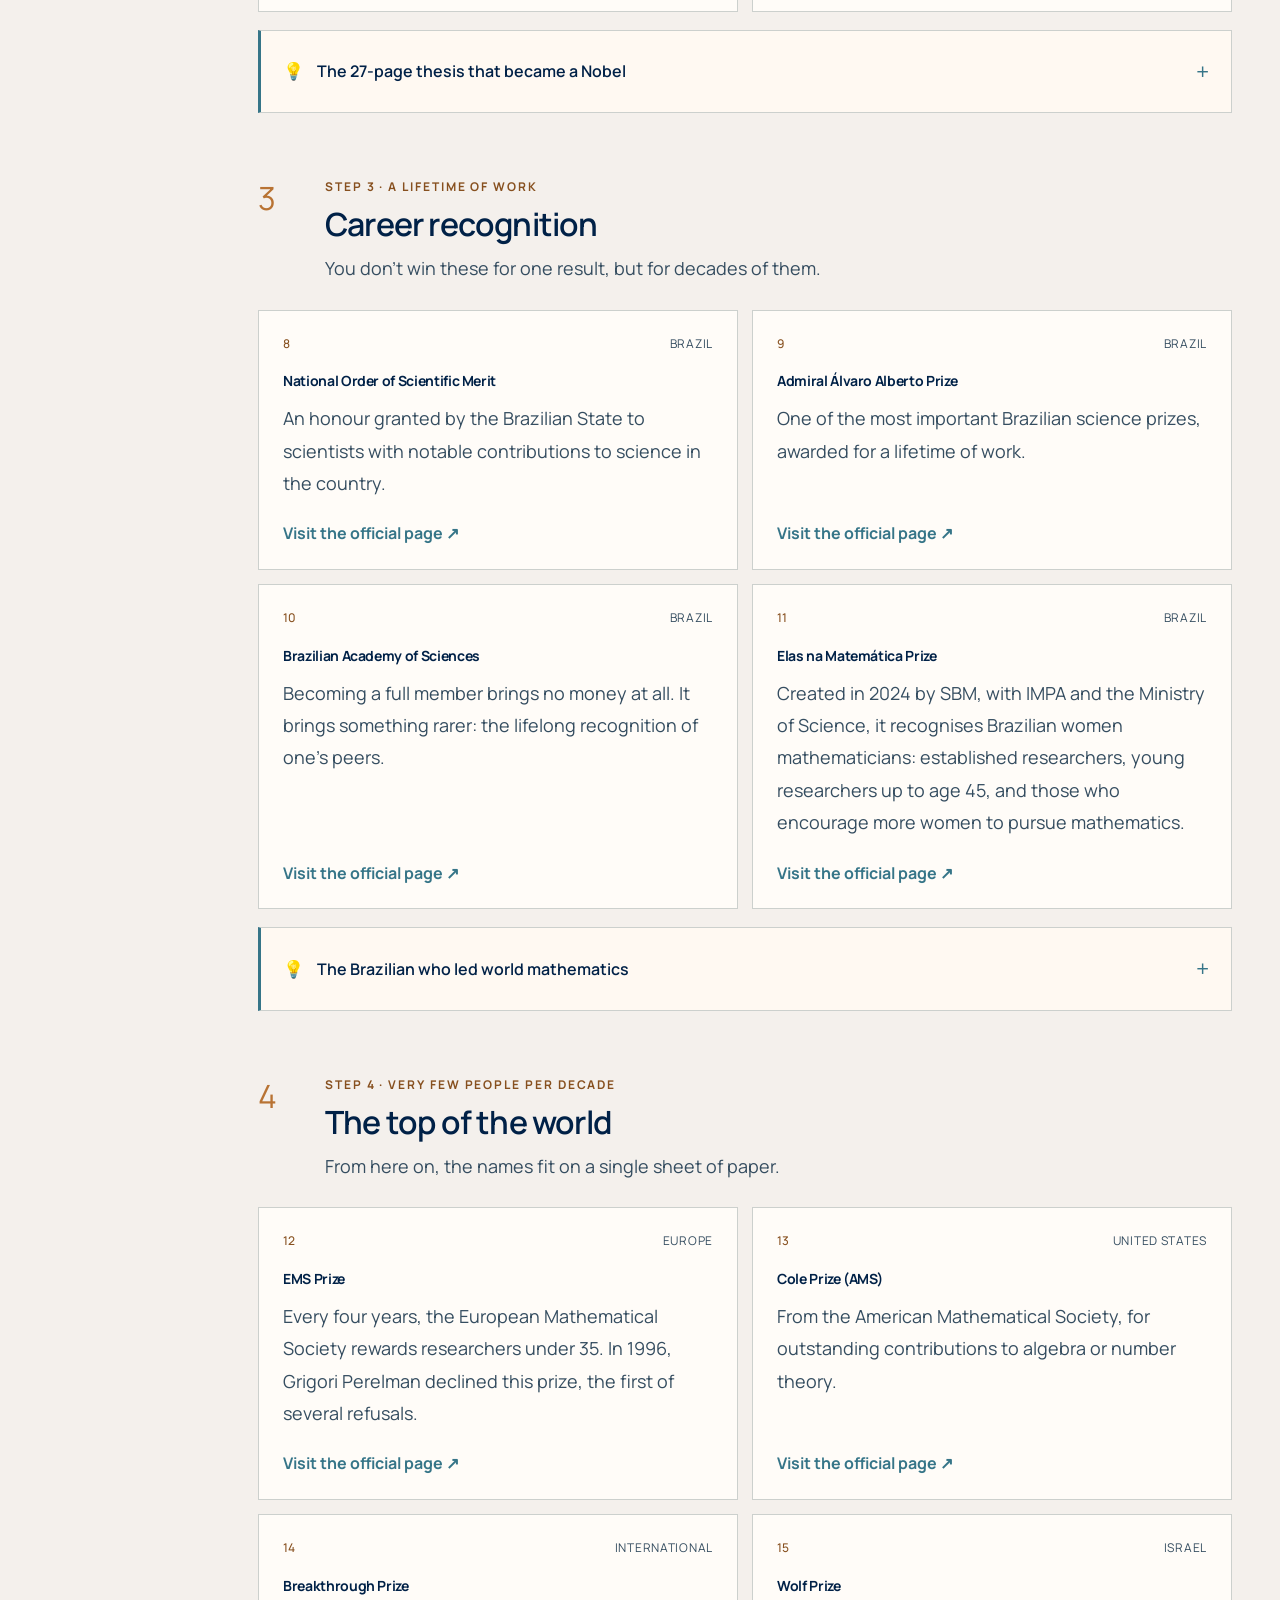
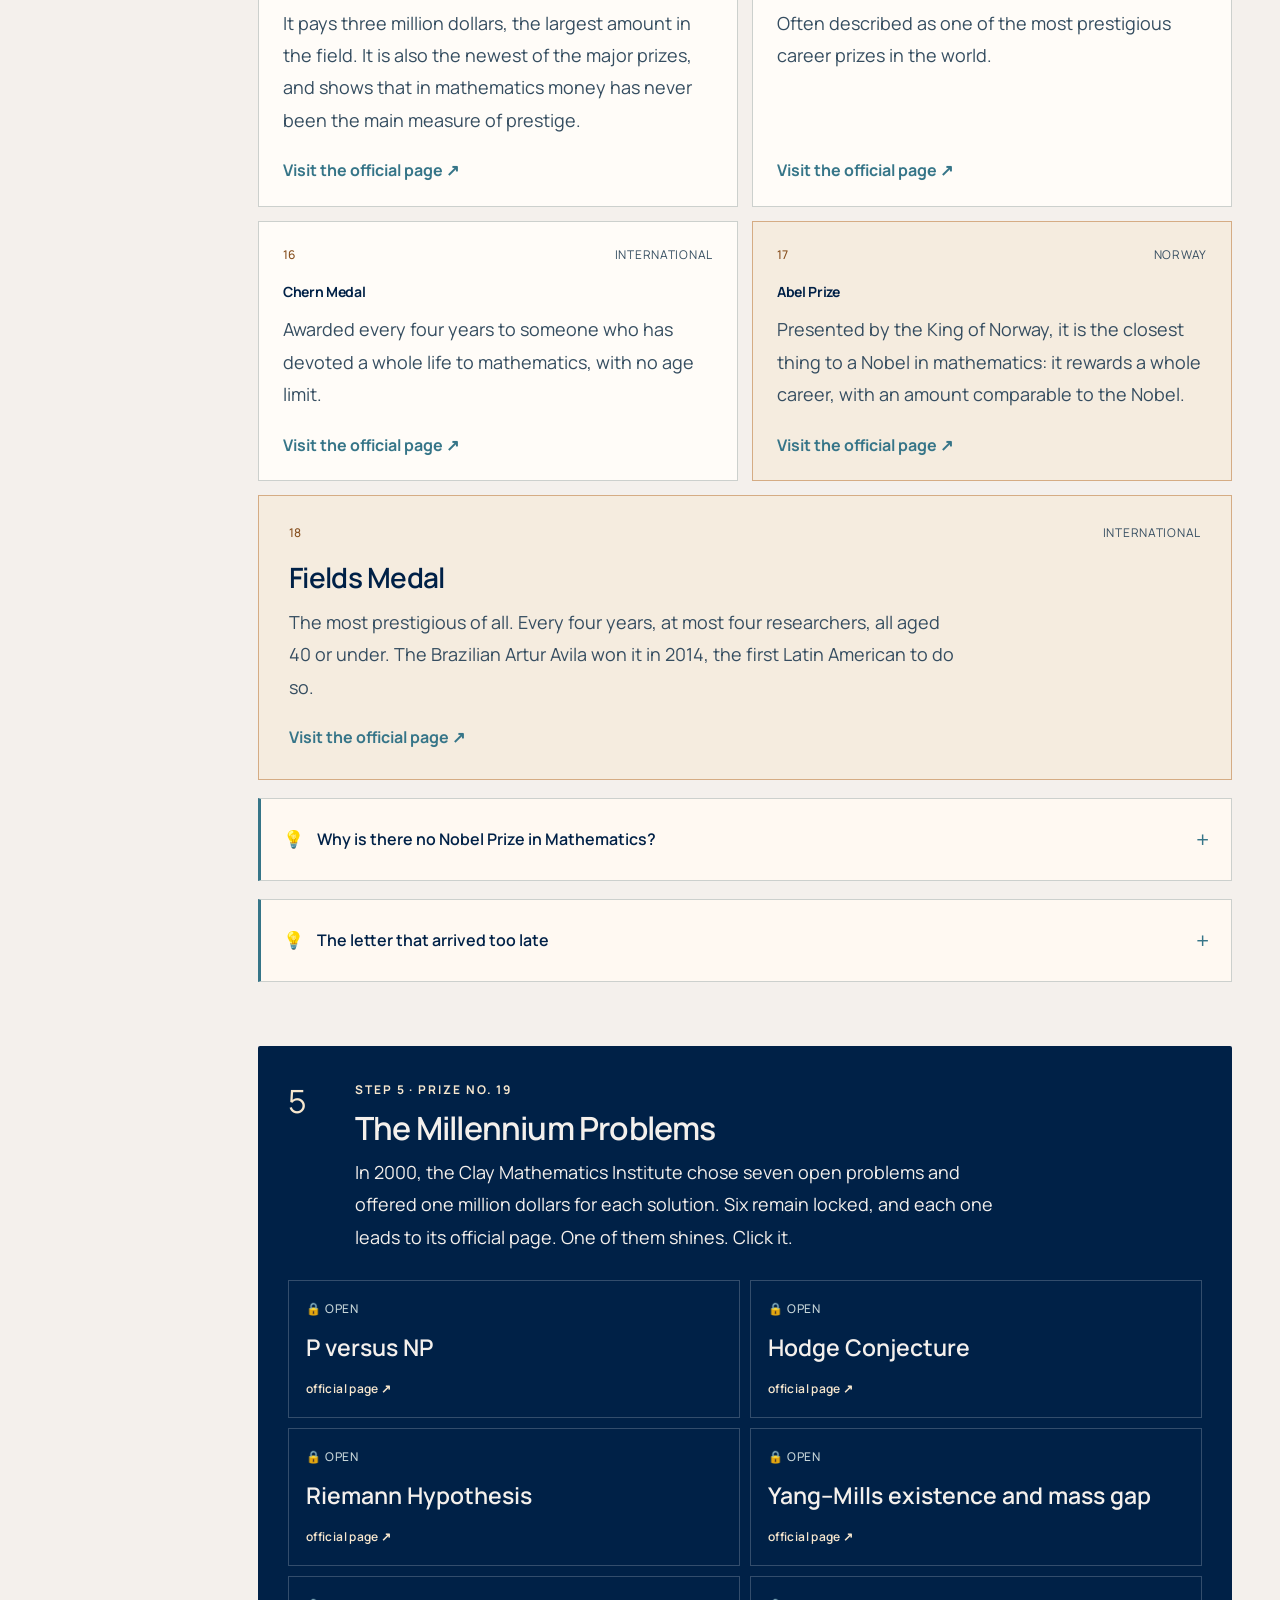
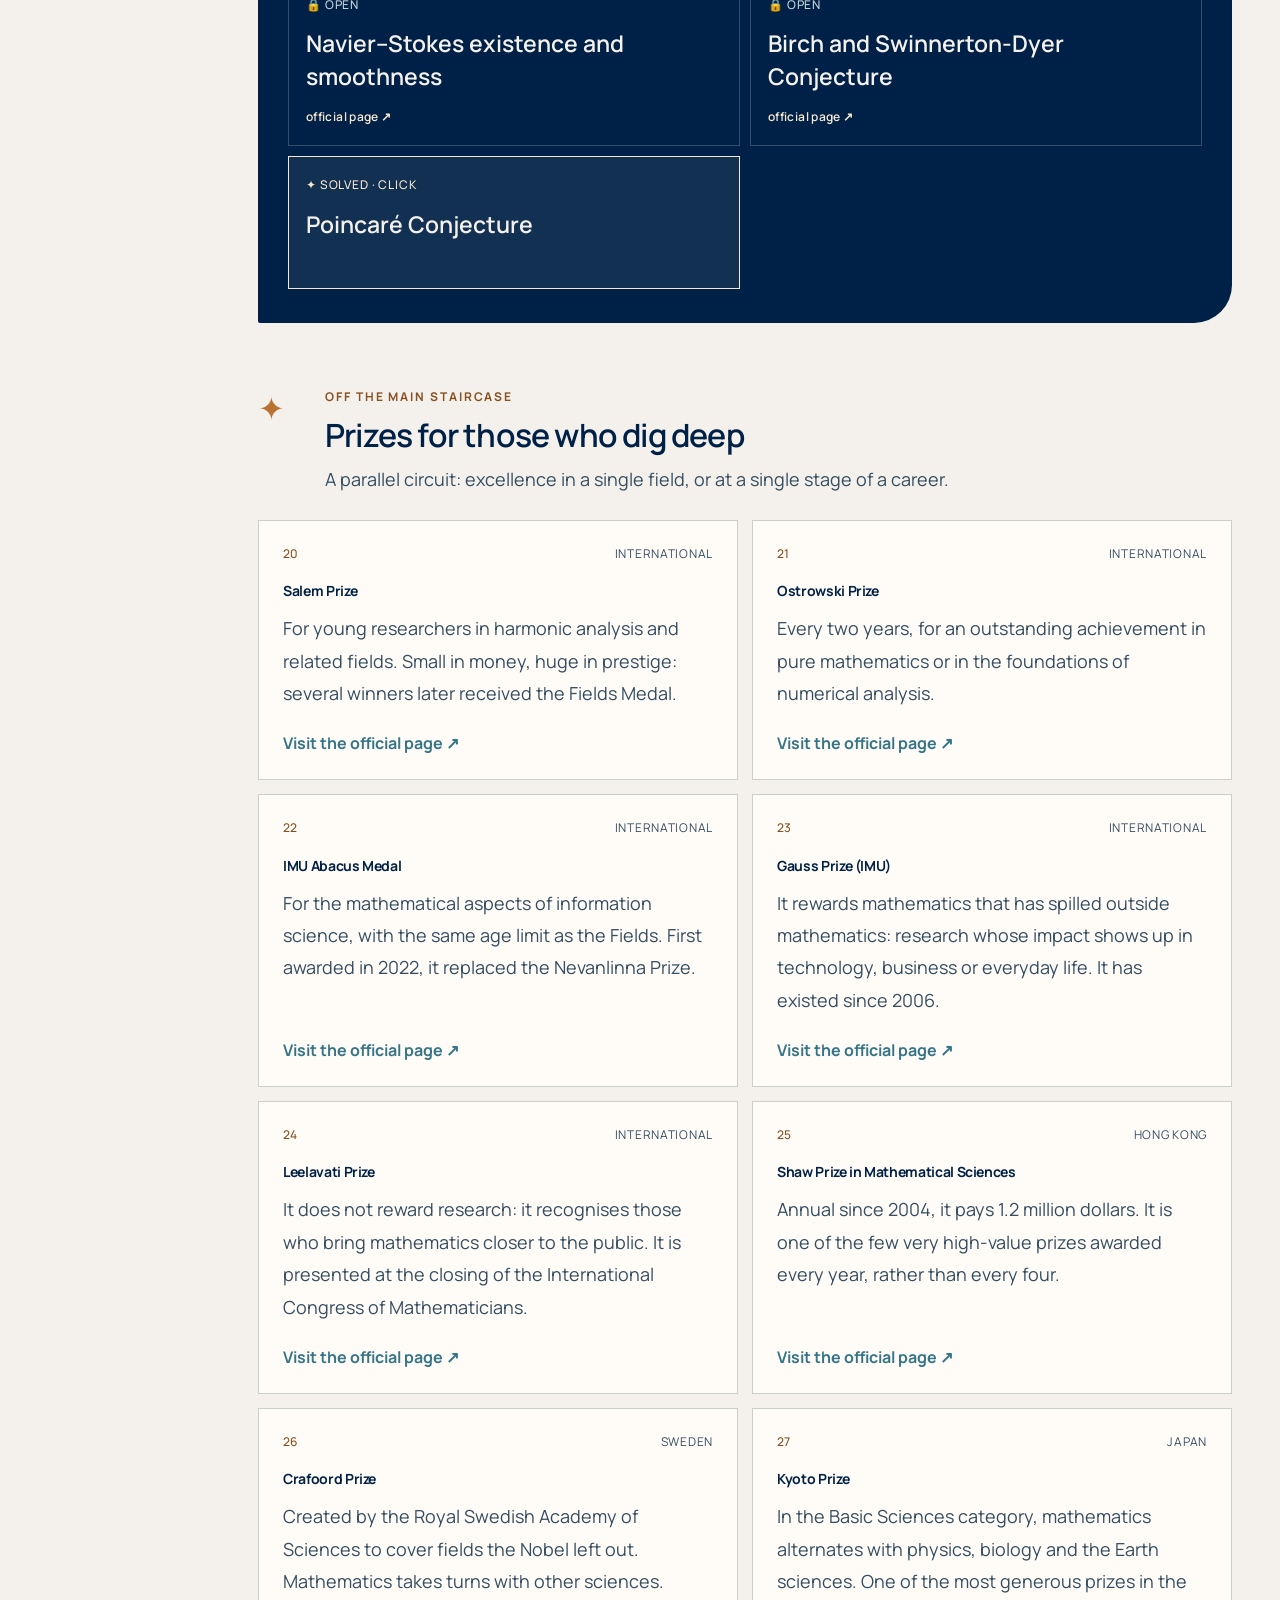
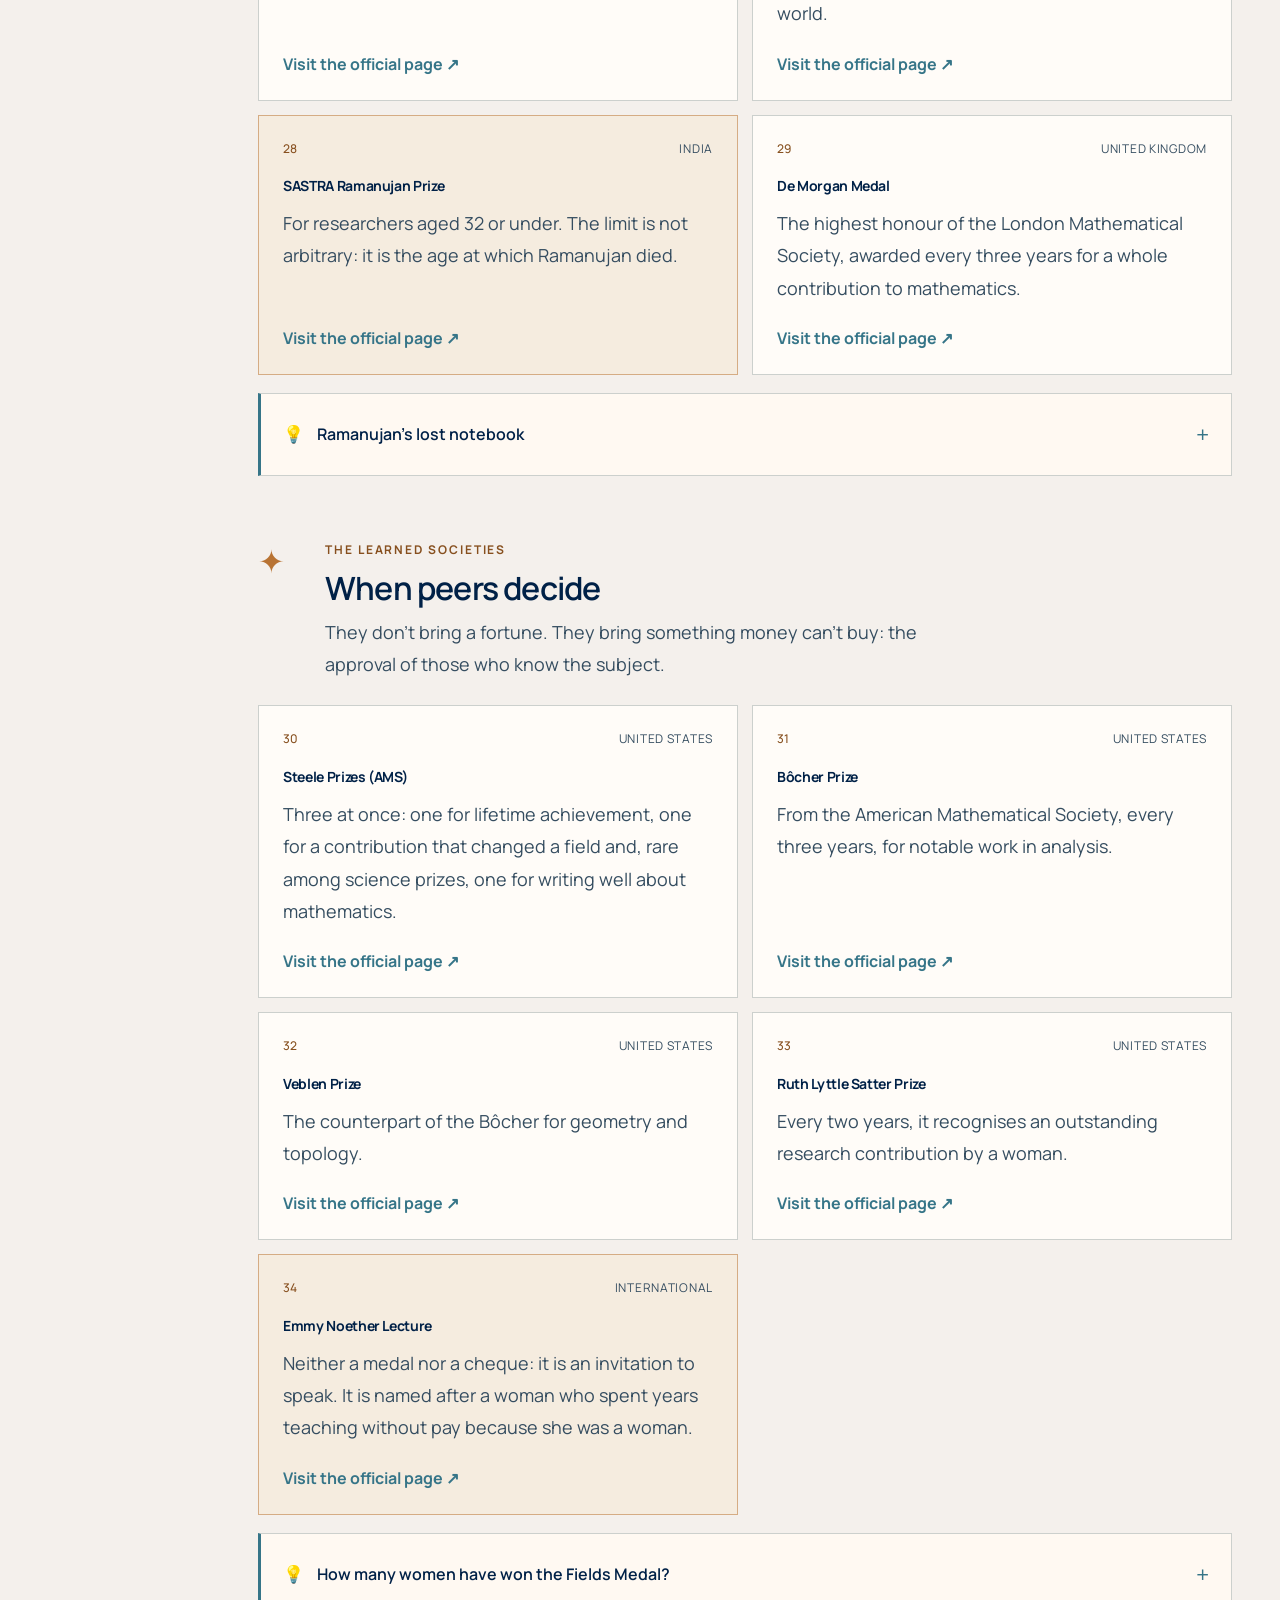
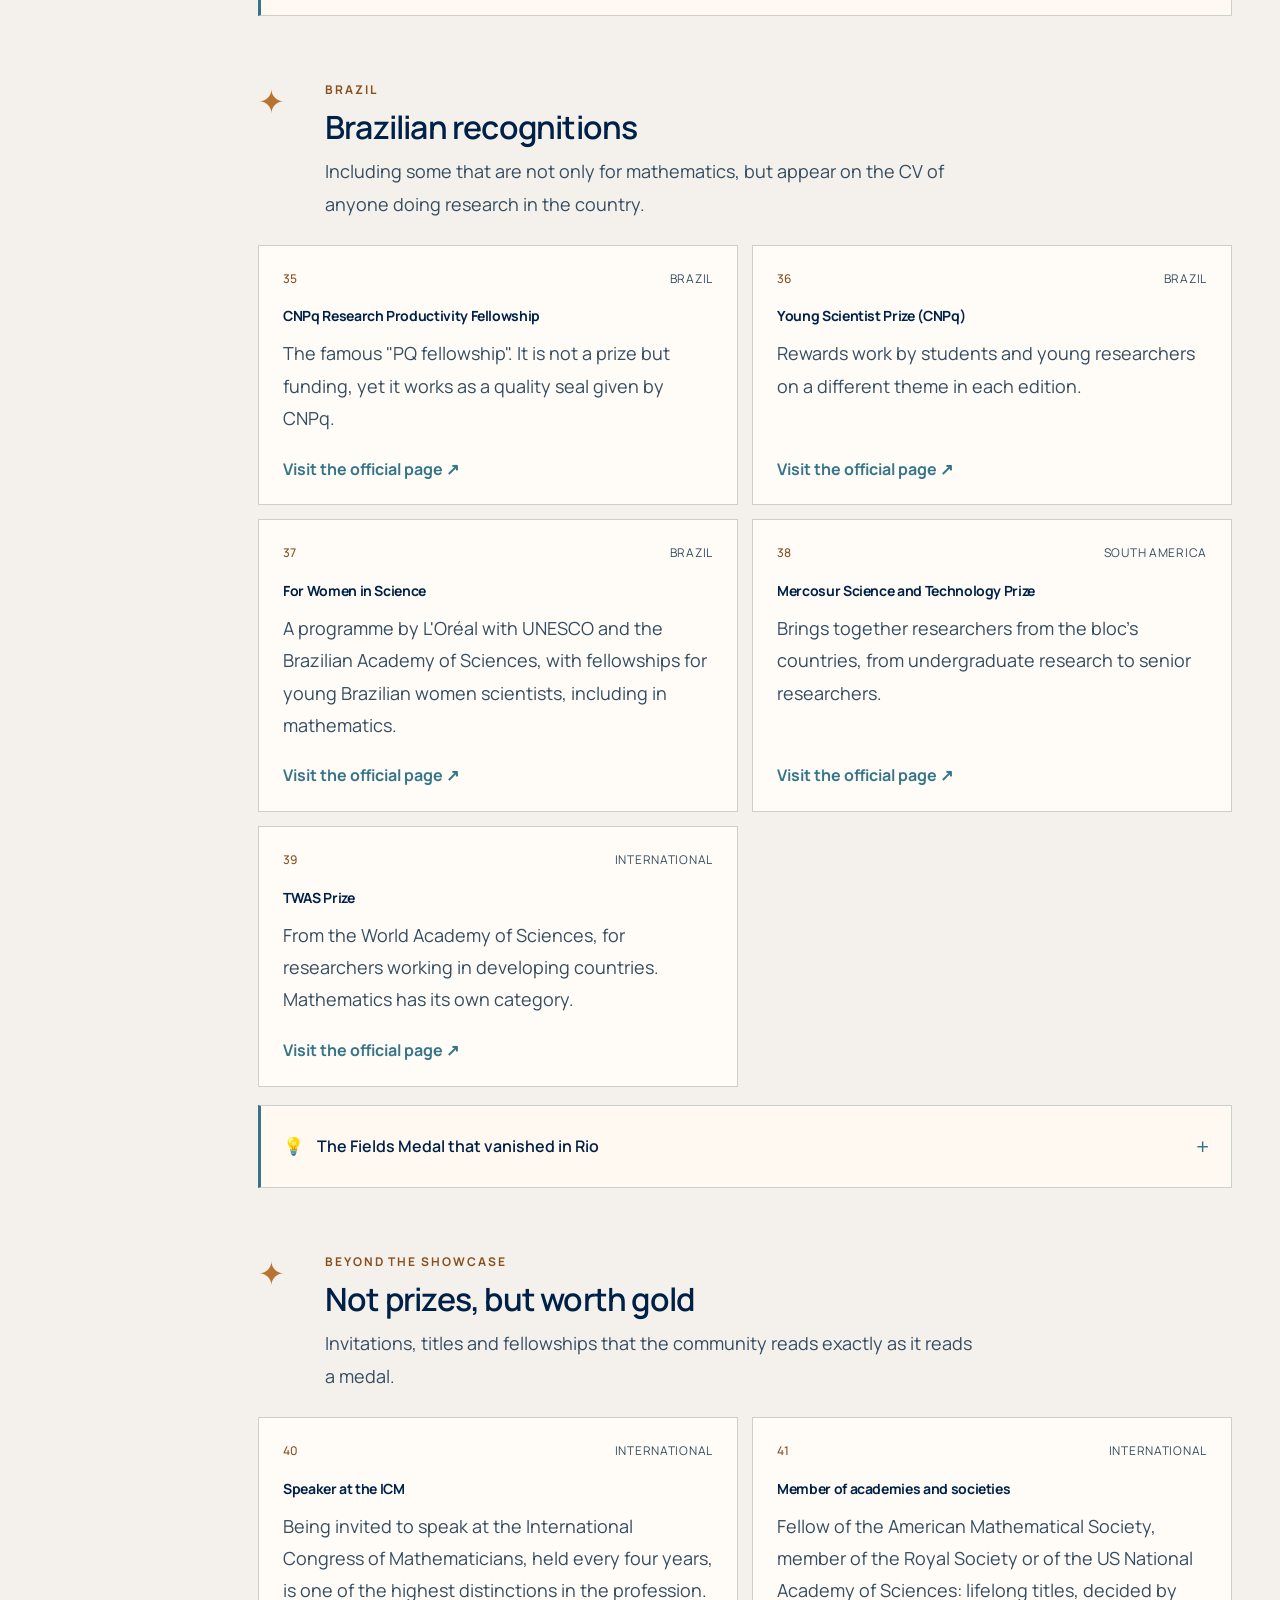
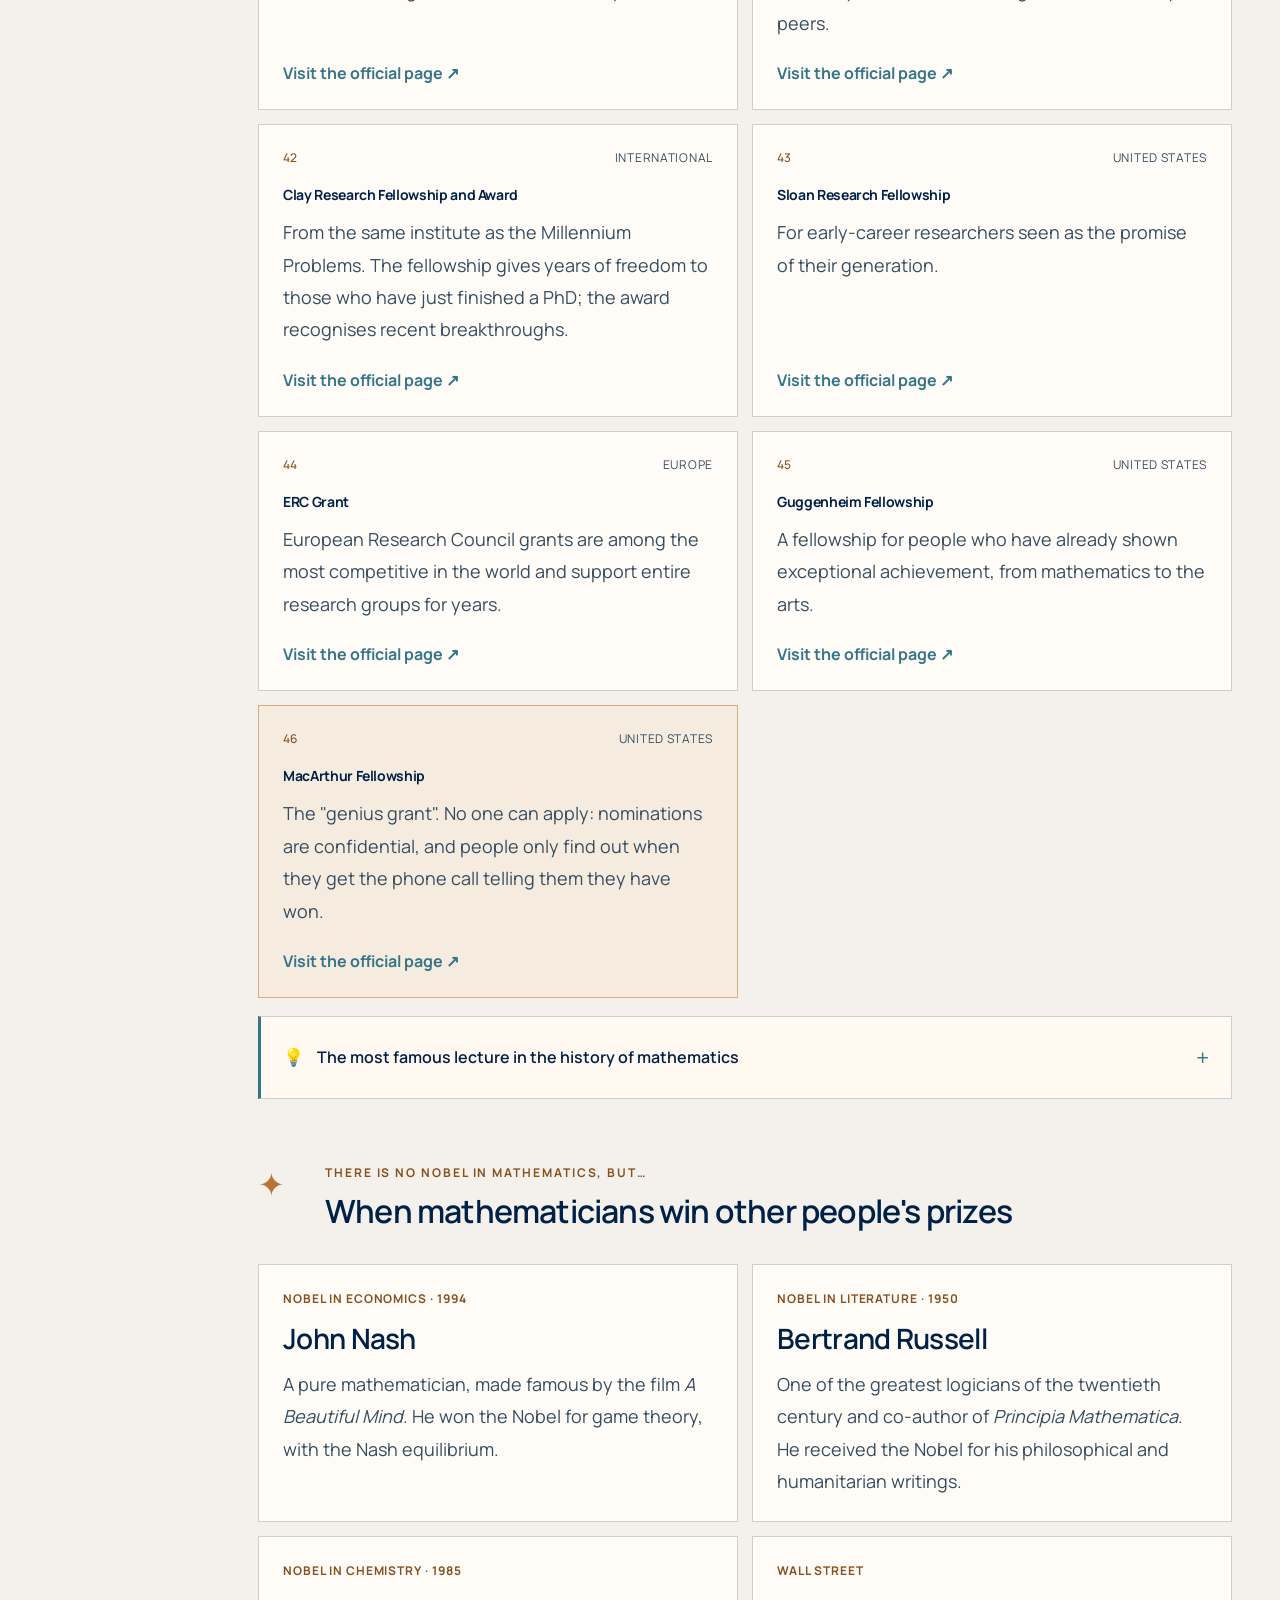
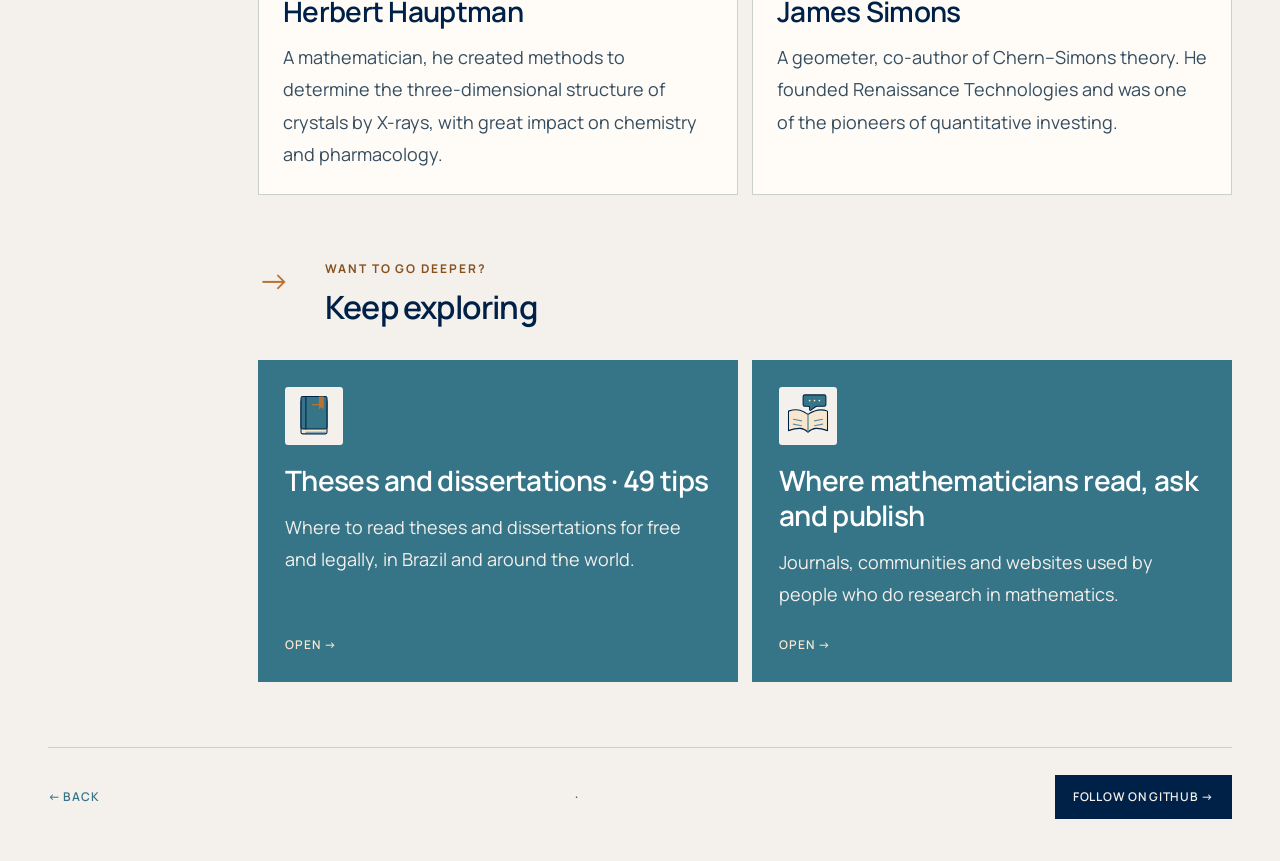
==== commit 2dfc1465: "Unify all public pages with readable Manrope typography" ====
--- a/did-you-know.html
+++ b/did-you-know.html
@@ -9,6 +9,7 @@
 
   <link rel="stylesheet" href="fonts.css">
   <link rel="stylesheet" href="did-you-know.css?v=icons-3">
+<link rel="stylesheet" href="typography.css?v=1">
 </head>
 
 <body>
--- a/typography.css
+++ b/typography.css
@@ -0,0 +1,19 @@
+/* Shared reading typography, based on the approved Mathematics card. */
+:root{--sans:'Manrope',Arial,sans-serif;--display:'Manrope',Arial,sans-serif;--muted:#354d60}
+body{font-family:var(--sans);font-size:18px;line-height:1.8}
+h1,h2,h3,dialog h2,.prose h1,.prose h2,.prose h3,.path h2,.related-card h3,.door h3,.person h3,.q p,.prize.largo h3{font-family:var(--sans);font-weight:600;letter-spacing:-.025em;line-height:1.25}
+h1,.hub-hero h1,.prose h1{font-size:52px;line-height:1.2}
+.home-hero h1{font-size:clamp(52px,5.6vw,78px);line-height:1.12}
+h1 span,h1 em{font-style:normal;white-space:normal;font-weight:600}
+h2,.prose h2,.related>h2{font-size:32px}
+h3,.prose h3,.path h2,.related-card h3,.door h3,.person h3,.prize.largo h3{font-size:28px}
+.interest h2,.interest:last-child h2{font-size:28px}.featured h2{font-size:52px}
+.intro,.lead,.sub,.prose,.prose p,.prose li,.path p,.interest p,.featured p,.related-card p,.door p,.person p,.prize p,.sabia .inside,.story{font-size:18px;line-height:1.8}
+.prose p,.related-card p{letter-spacing:0}.prose p{color:var(--muted)}
+.prose table{font-size:16px;line-height:1.8}.prose th{font-size:14px}.reading-layout aside,.steps-nav a{font-size:14px;line-height:1.7}.toc a{padding:7px 0}
+.eyebrow,.kicker,.soon,.featured .soon,.path-top,.tag,.num,.counter span,.person .who,.problem small,.problem .clay,.door .go,.fonte,footer{font-size:12px;line-height:1.7}.hook,.hook a,.q .answer,.sabia summary,.prize-link{font-size:16px;line-height:1.8}.q p{font-size:24px}.q button,.langs a,nav a,.lang button{font-size:14px;min-height:44px}.problem{font:600 23px/1.4 var(--sans)}
+.brand,.brand-monogram,.featured .topic-index,.level-num,.counter b,.door .big{font-family:var(--sans)}.brand,.brand-monogram{font-weight:600}.counter b{font-size:48px}.level-num{font-size:32px}.math-orbit{font-family:var(--sans)}
+.related-card p,.door p,.millennium .sub,.hero .lead,.hero .hook,.interest:last-child p{color:#f4f0ec}.related-card h3,.door h3{font-weight:600}
+.prose h1,.prose h2,.prose h3,.path h2,.related-card h3,.door h3{overflow-wrap:break-word}a:focus-visible,button:focus-visible{outline:3px solid #B87333;outline-offset:4px}
+@media(max-width:1050px){.home-hero{gap:40px}.featured h2{font-size:44px}}
+@media(max-width:760px){h1,.hub-hero h1,.prose h1{font-size:36px}.home-hero h1{font-size:clamp(38px,10vw,56px)}h2,.prose h2,.related>h2{font-size:28px}h3,.prose h3,.path h2,.related-card h3,.door h3,.person h3,.prize.largo h3,.interest h2,.interest:last-child h2{font-size:25px}.featured h2{font-size:36px}.counter b{font-size:36px}.q p{font-size:23px}.problem{font-size:23px}.reading-layout aside{font-size:15px}.prose table{font-size:16px}.prose td,.prose th{min-width:155px}.hero{padding:28px 22px}.hero h1{font-size:36px}.counters{gap:8px}.counter span{font-size:12px}.prose li::marker{font-size:15px}.prose blockquote{font-size:17px}.brand span{font-size:10px}.brand{font-size:38px}.featured .topic-index{font-size:20px}.brand-monogram{font-size:38px}.home-hero h1 span{white-space:normal}.reading-layout{min-width:0}.related-card,.door{min-width:0}}
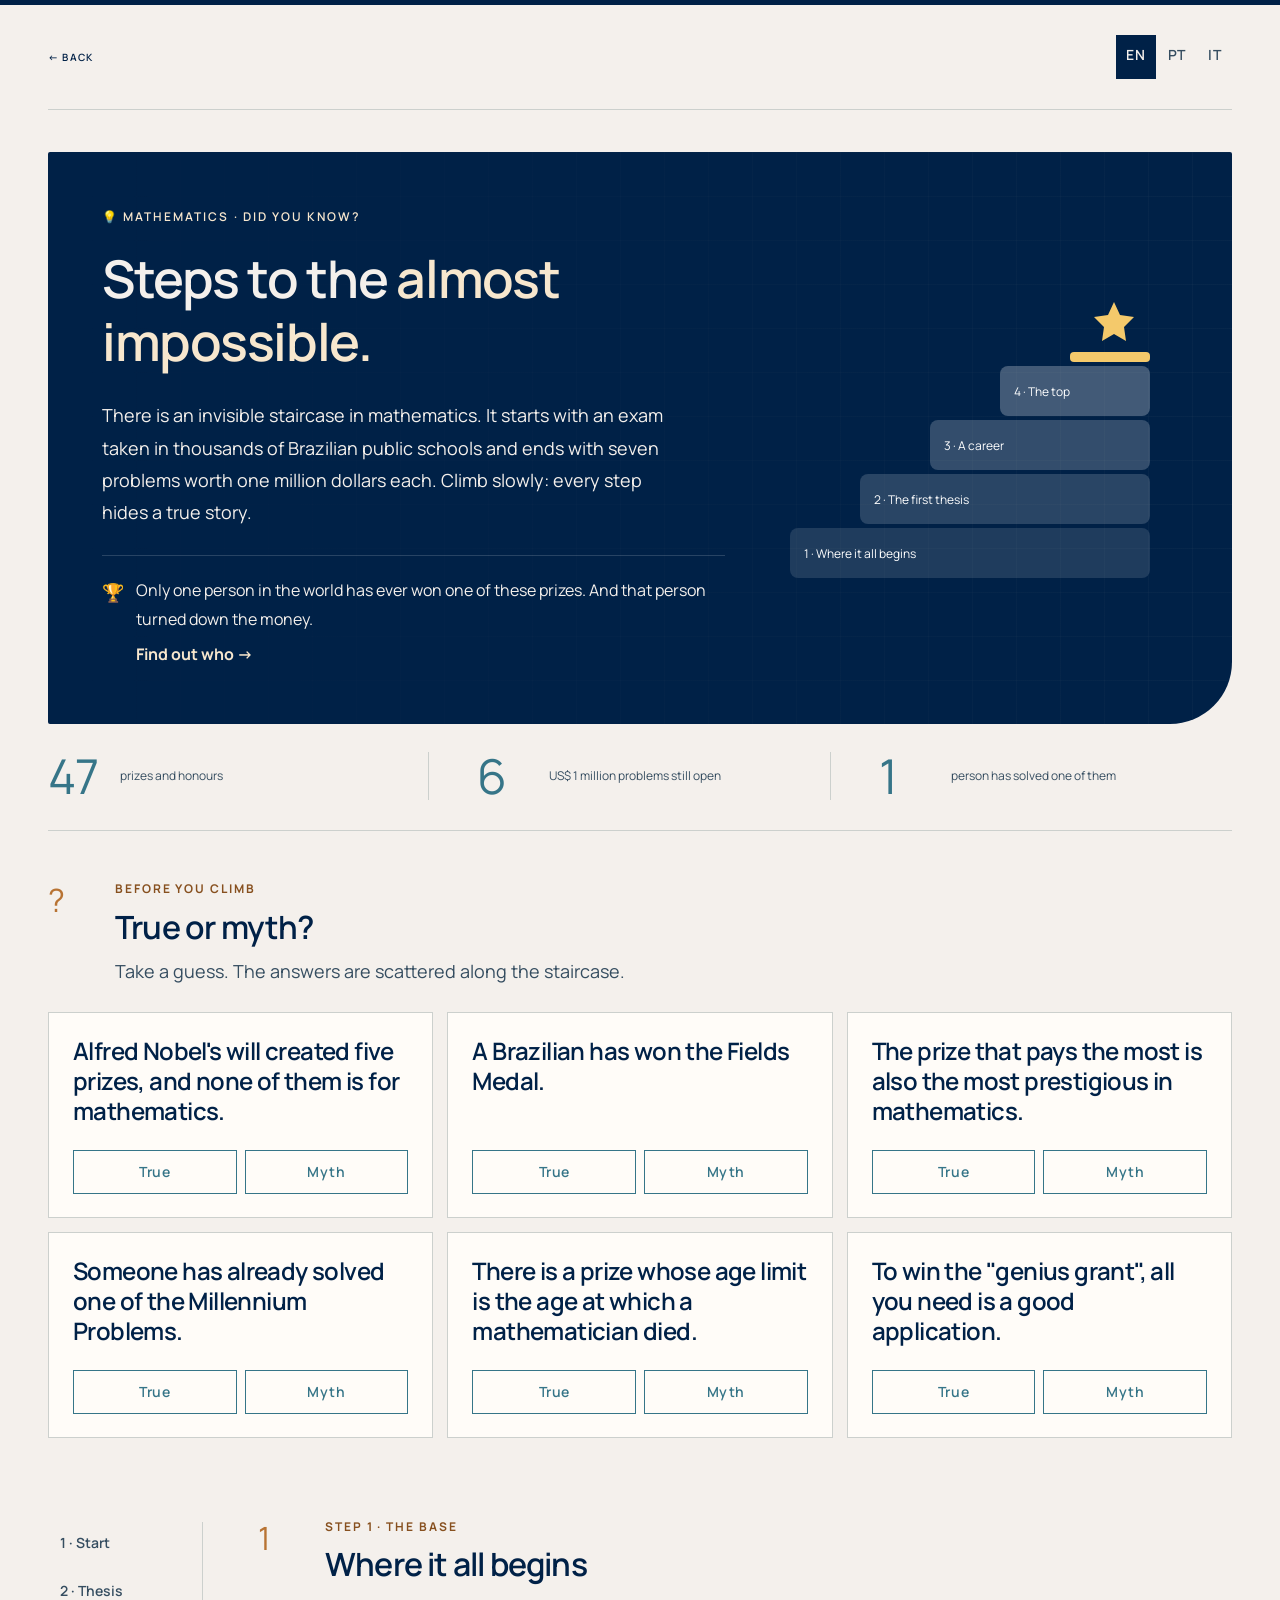
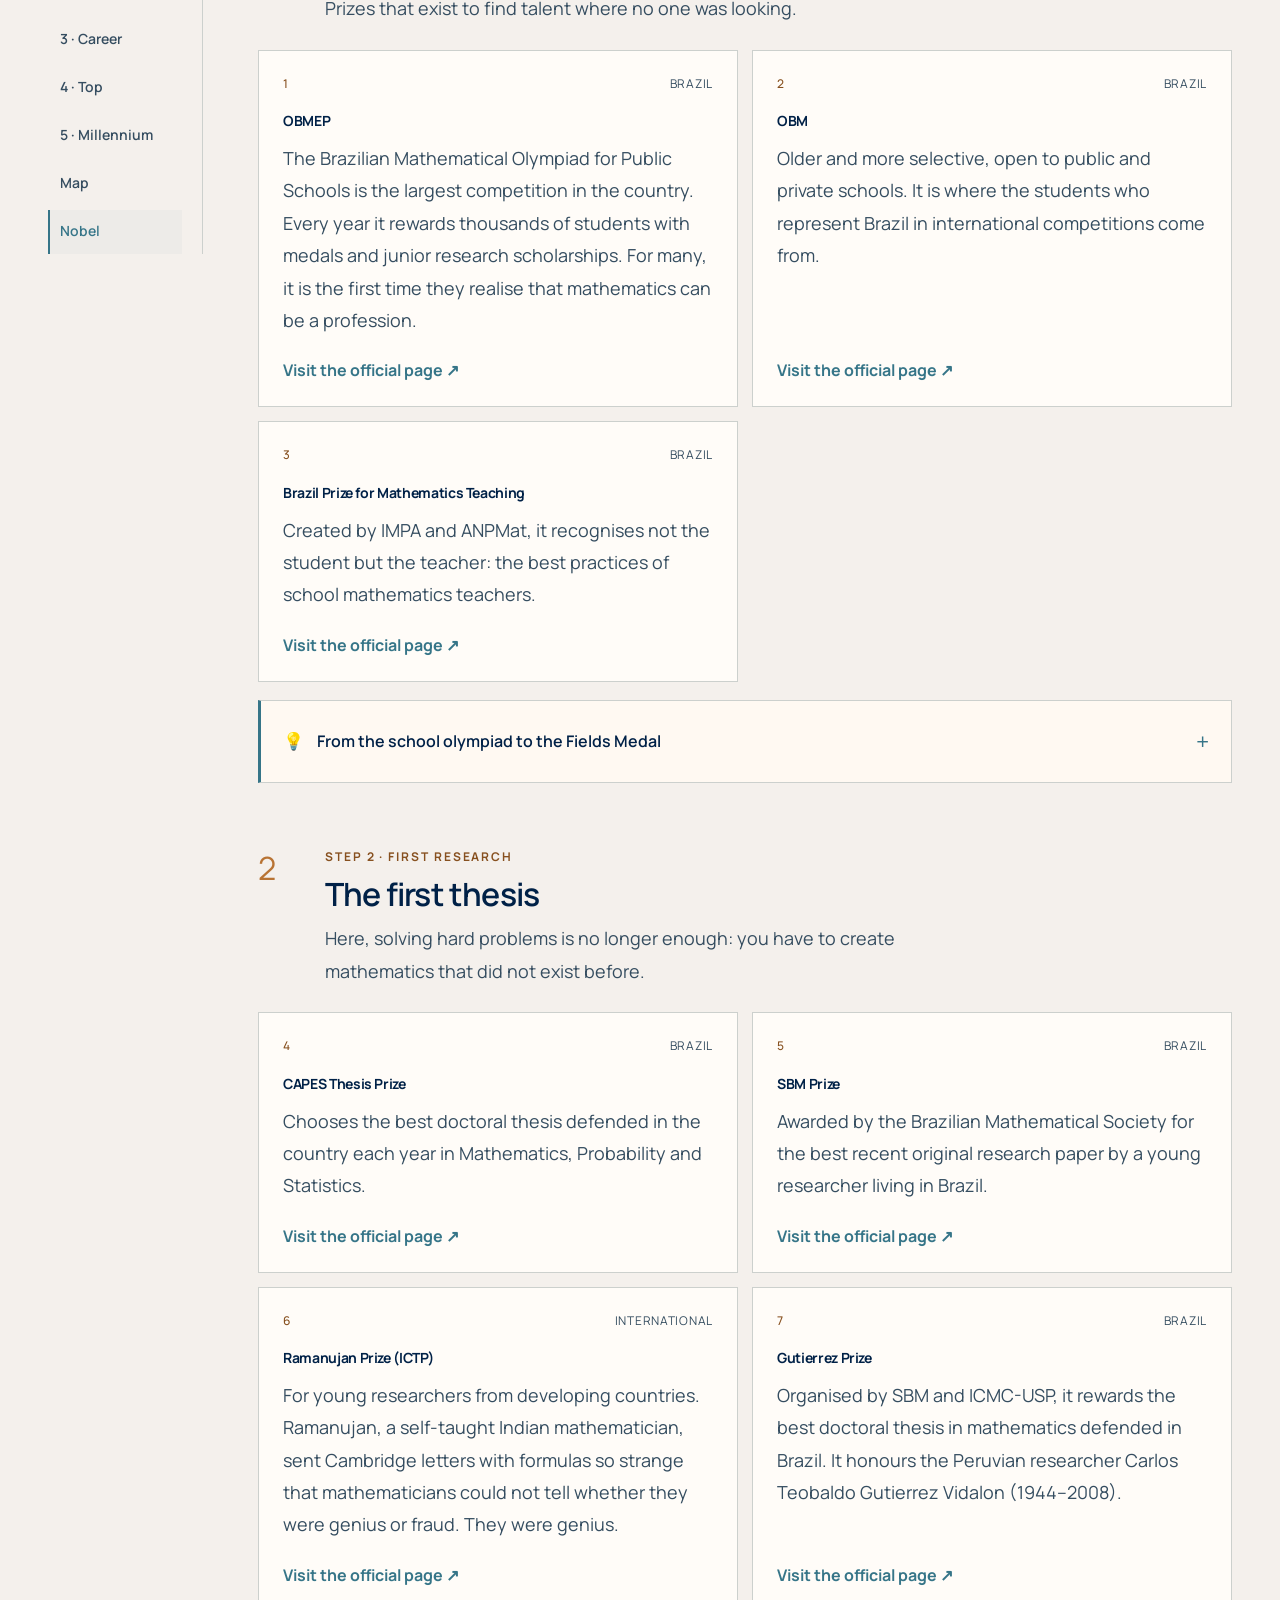
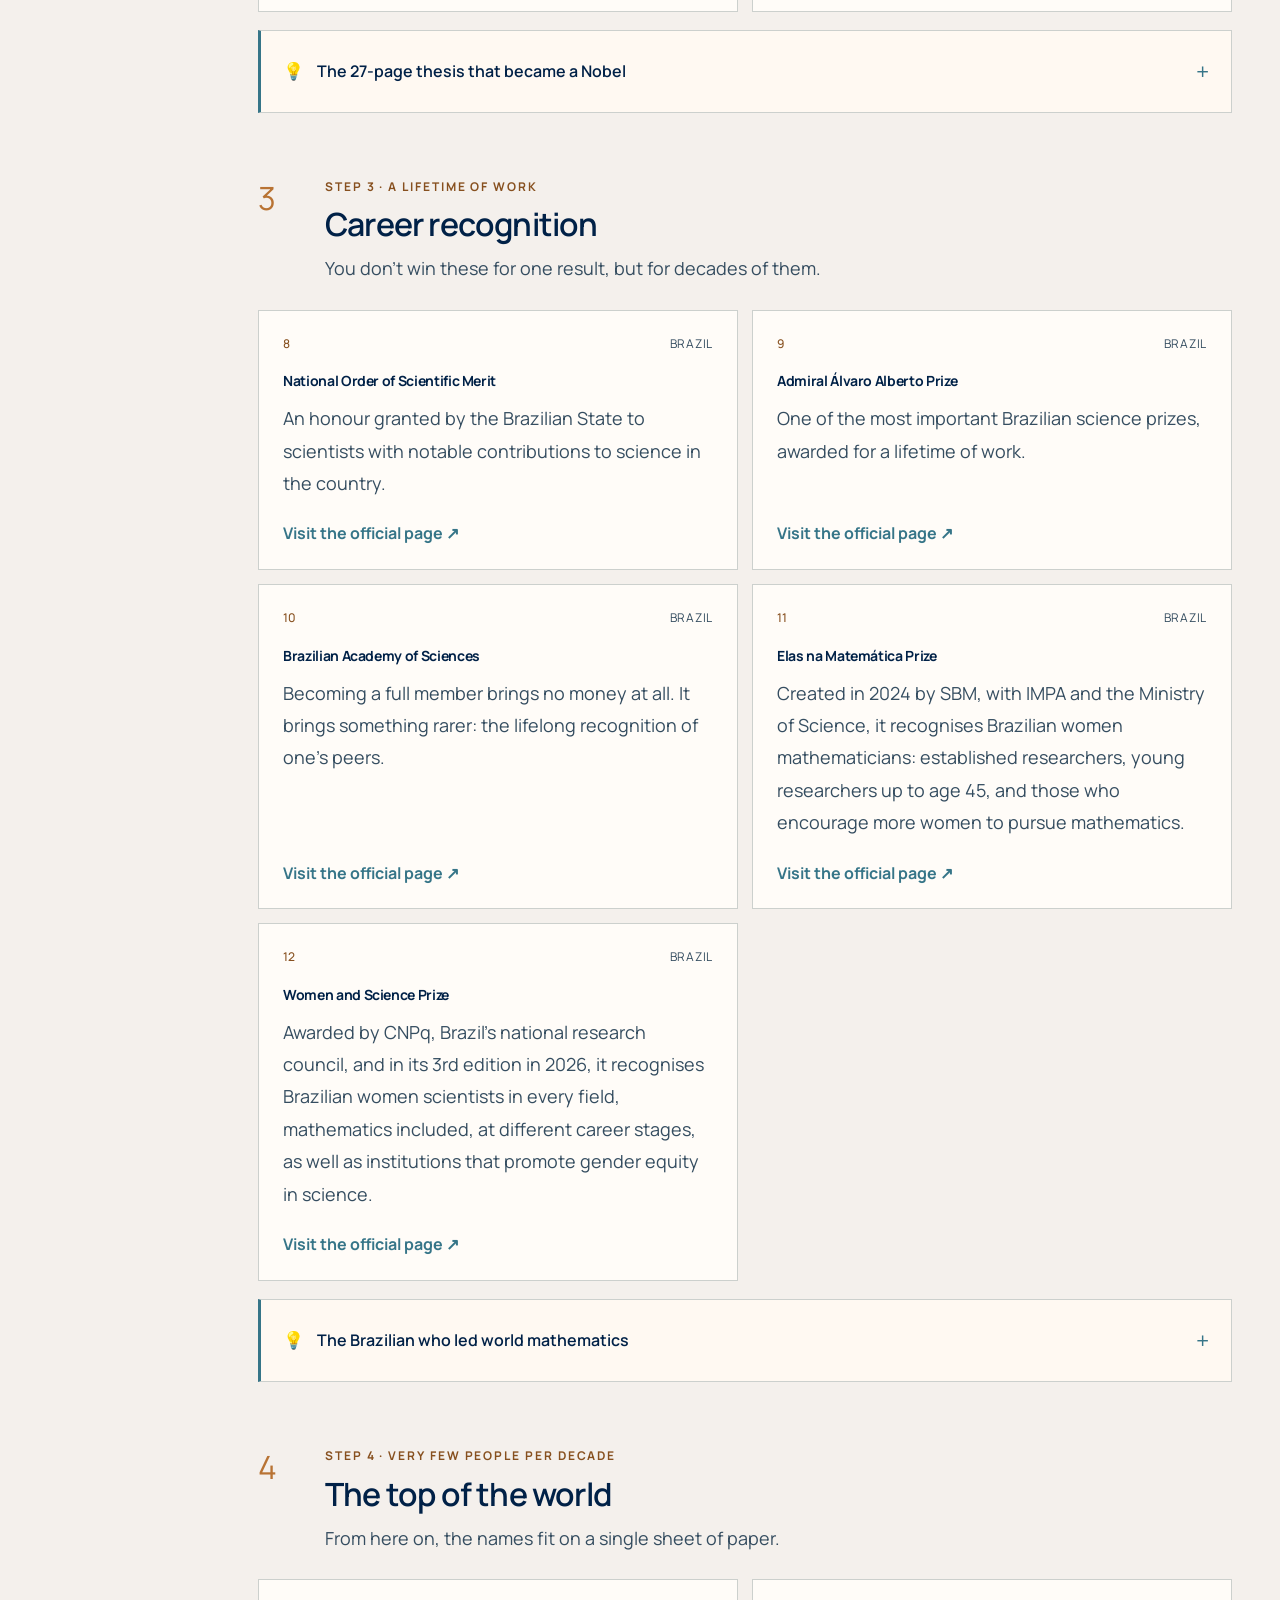
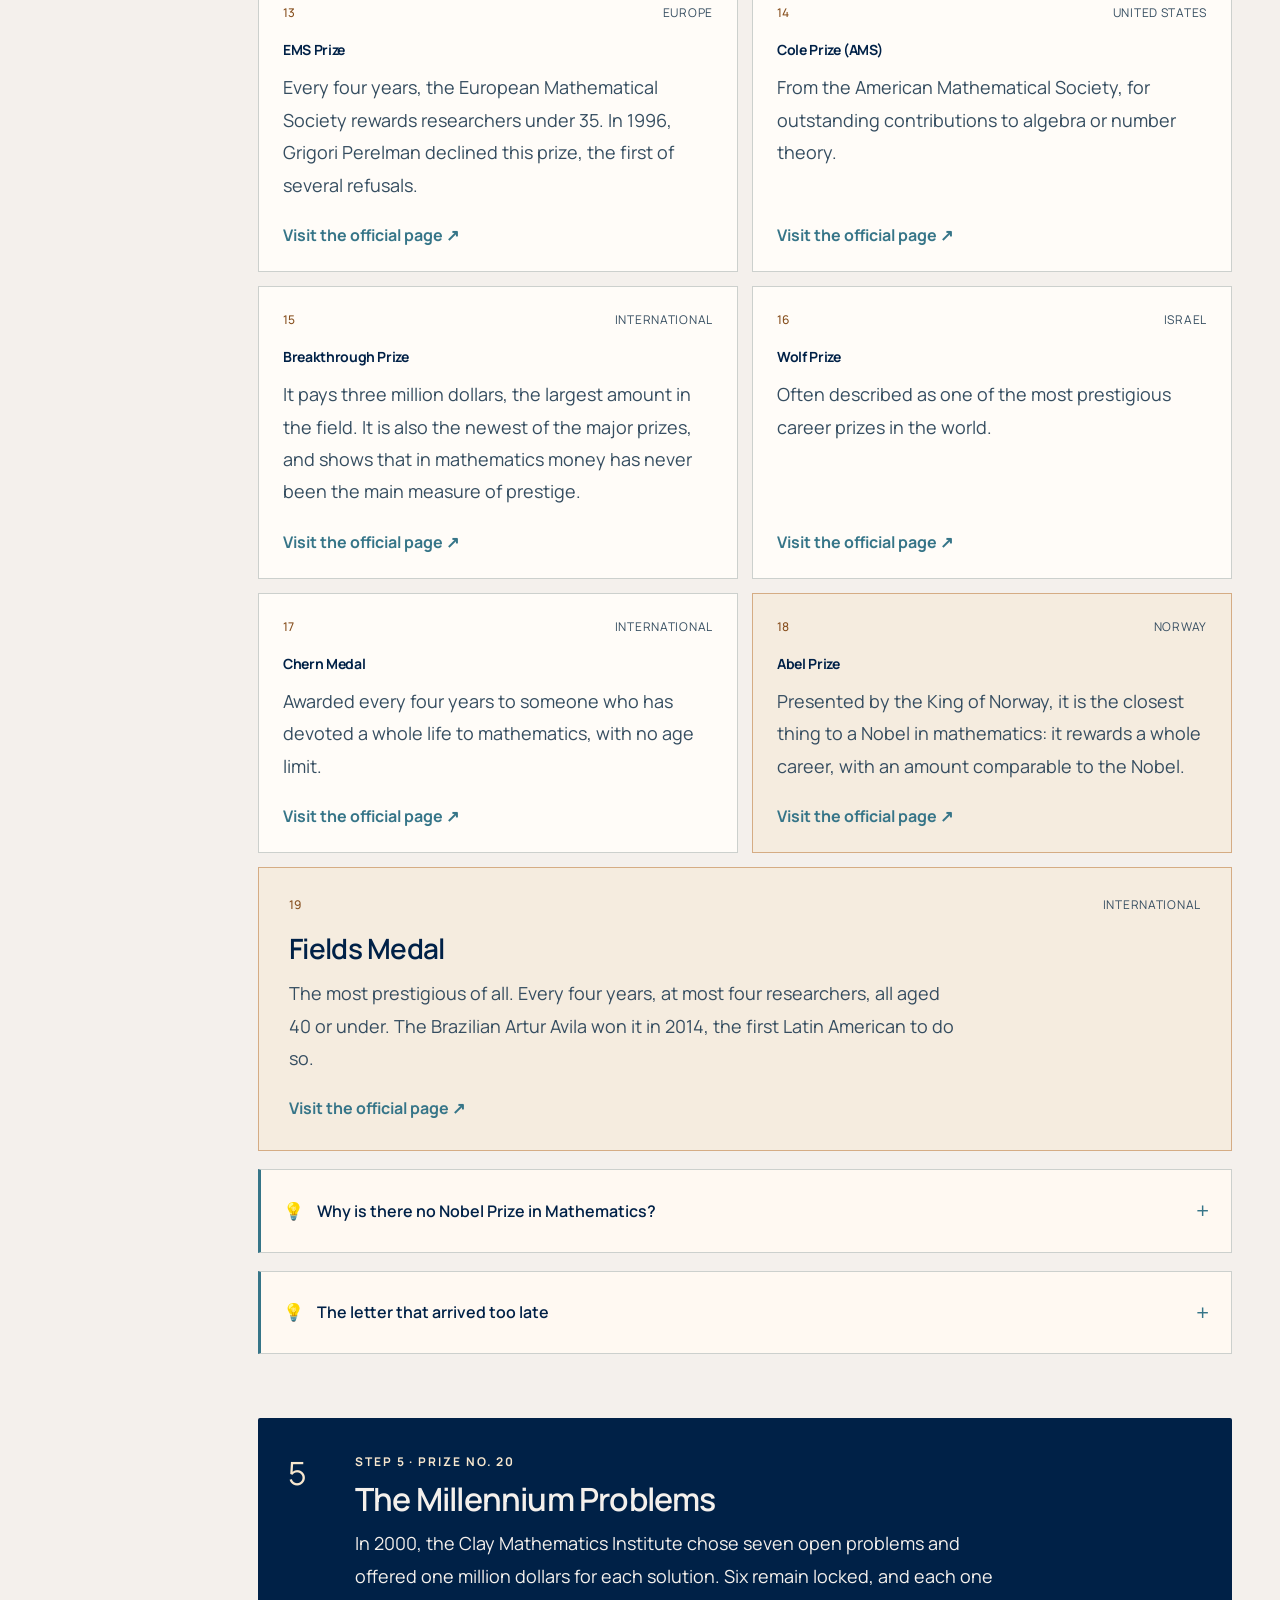
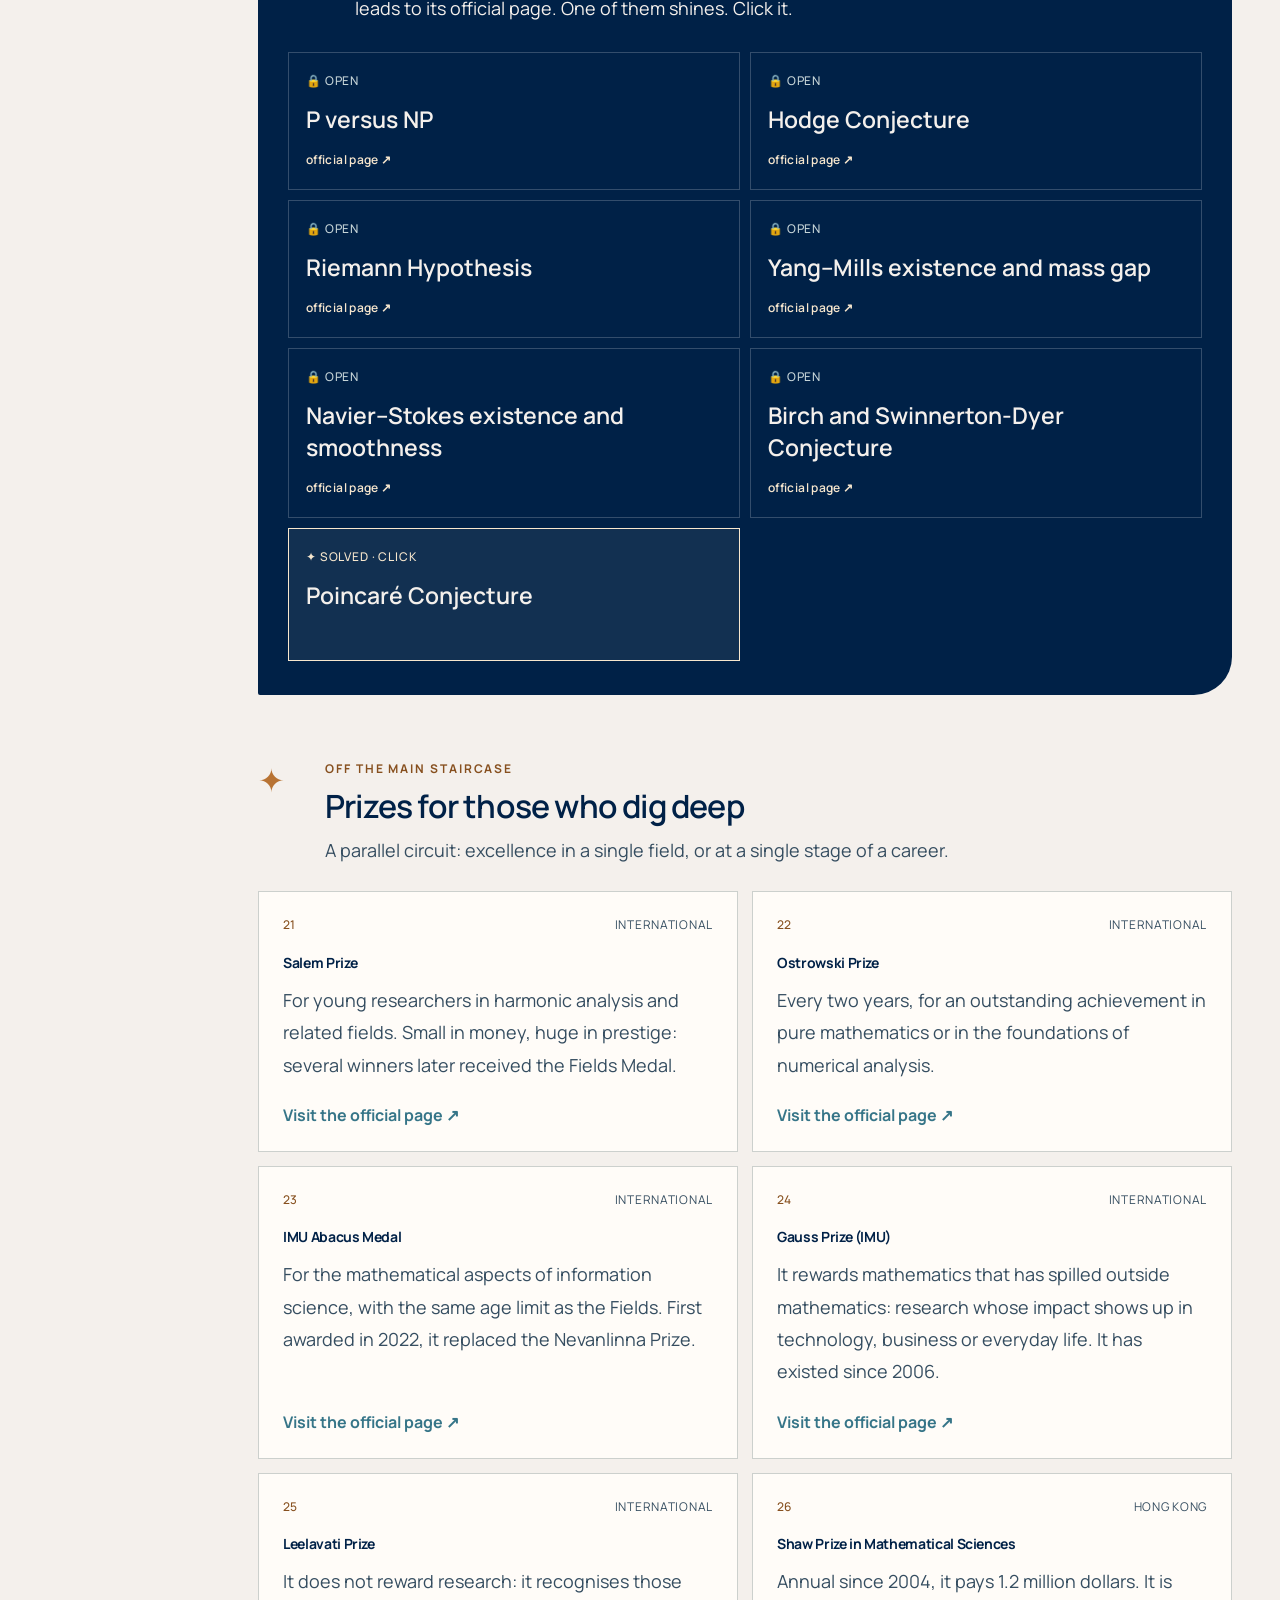
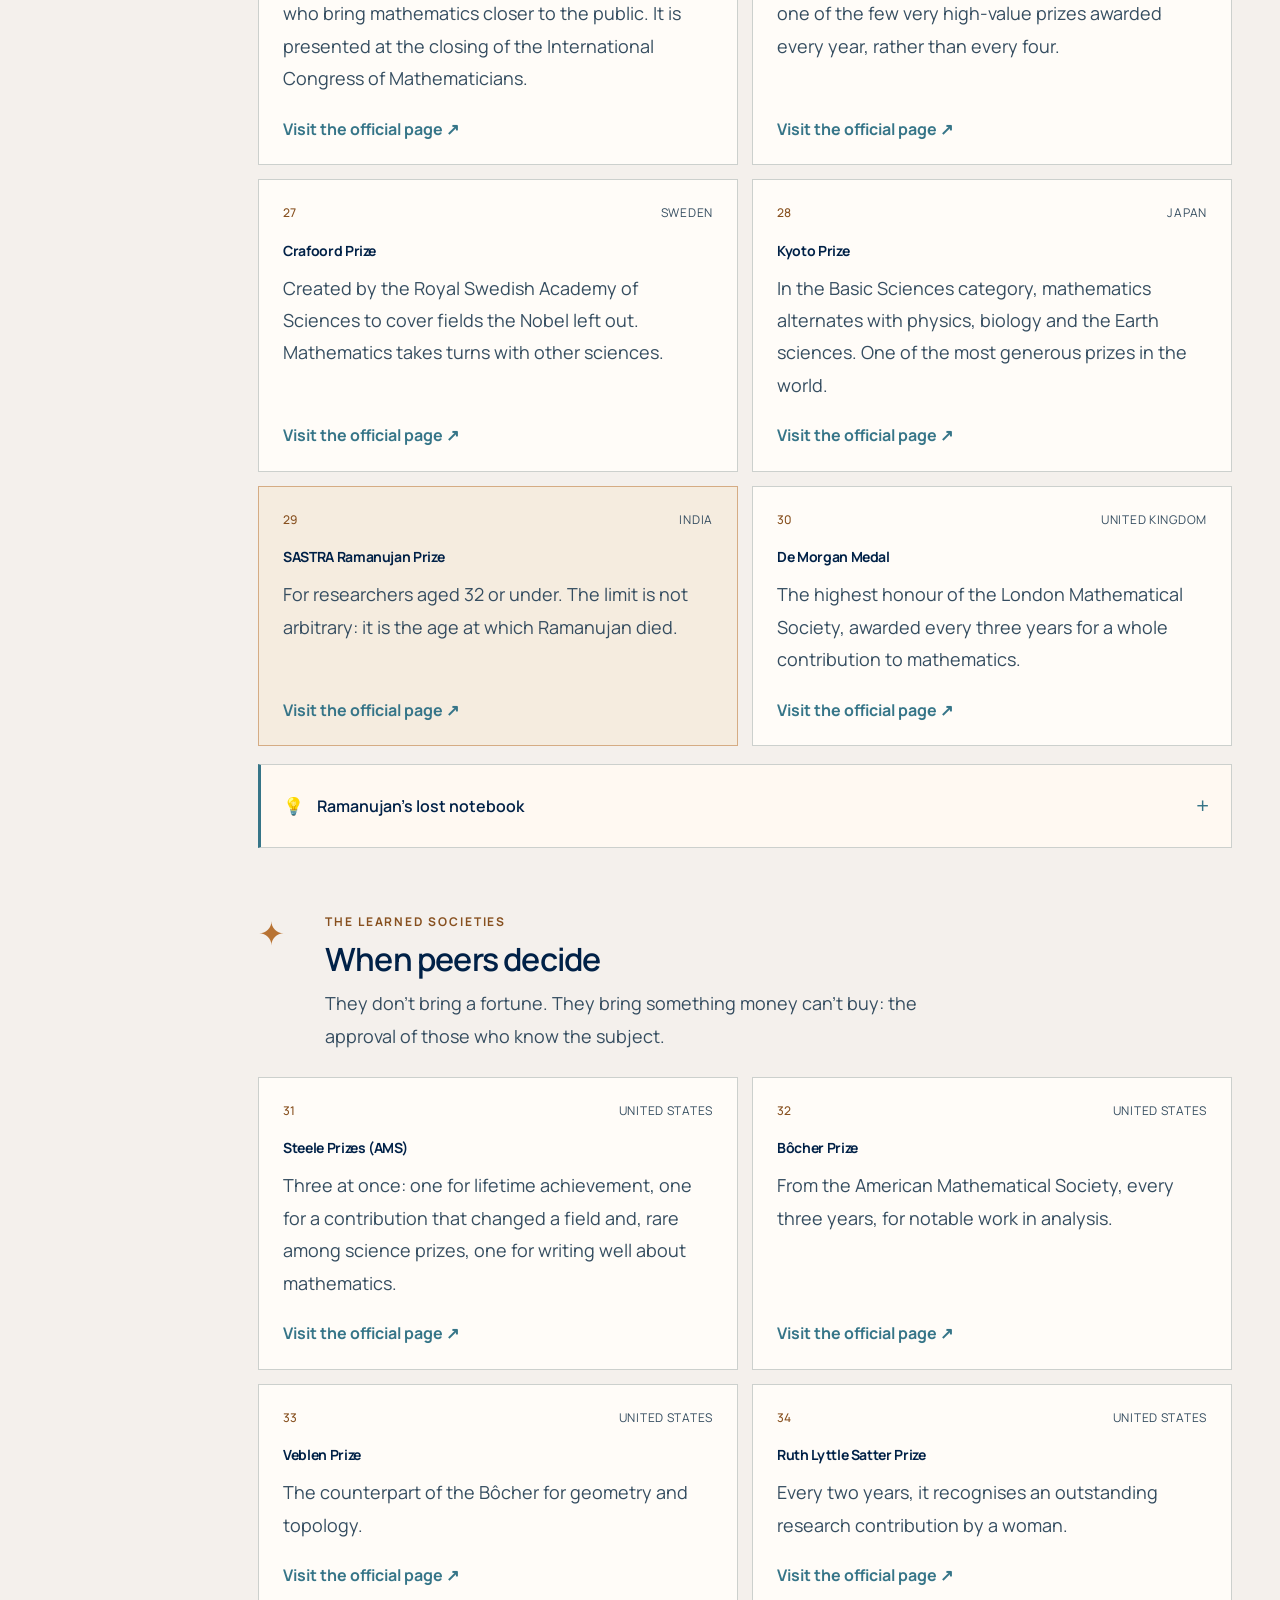
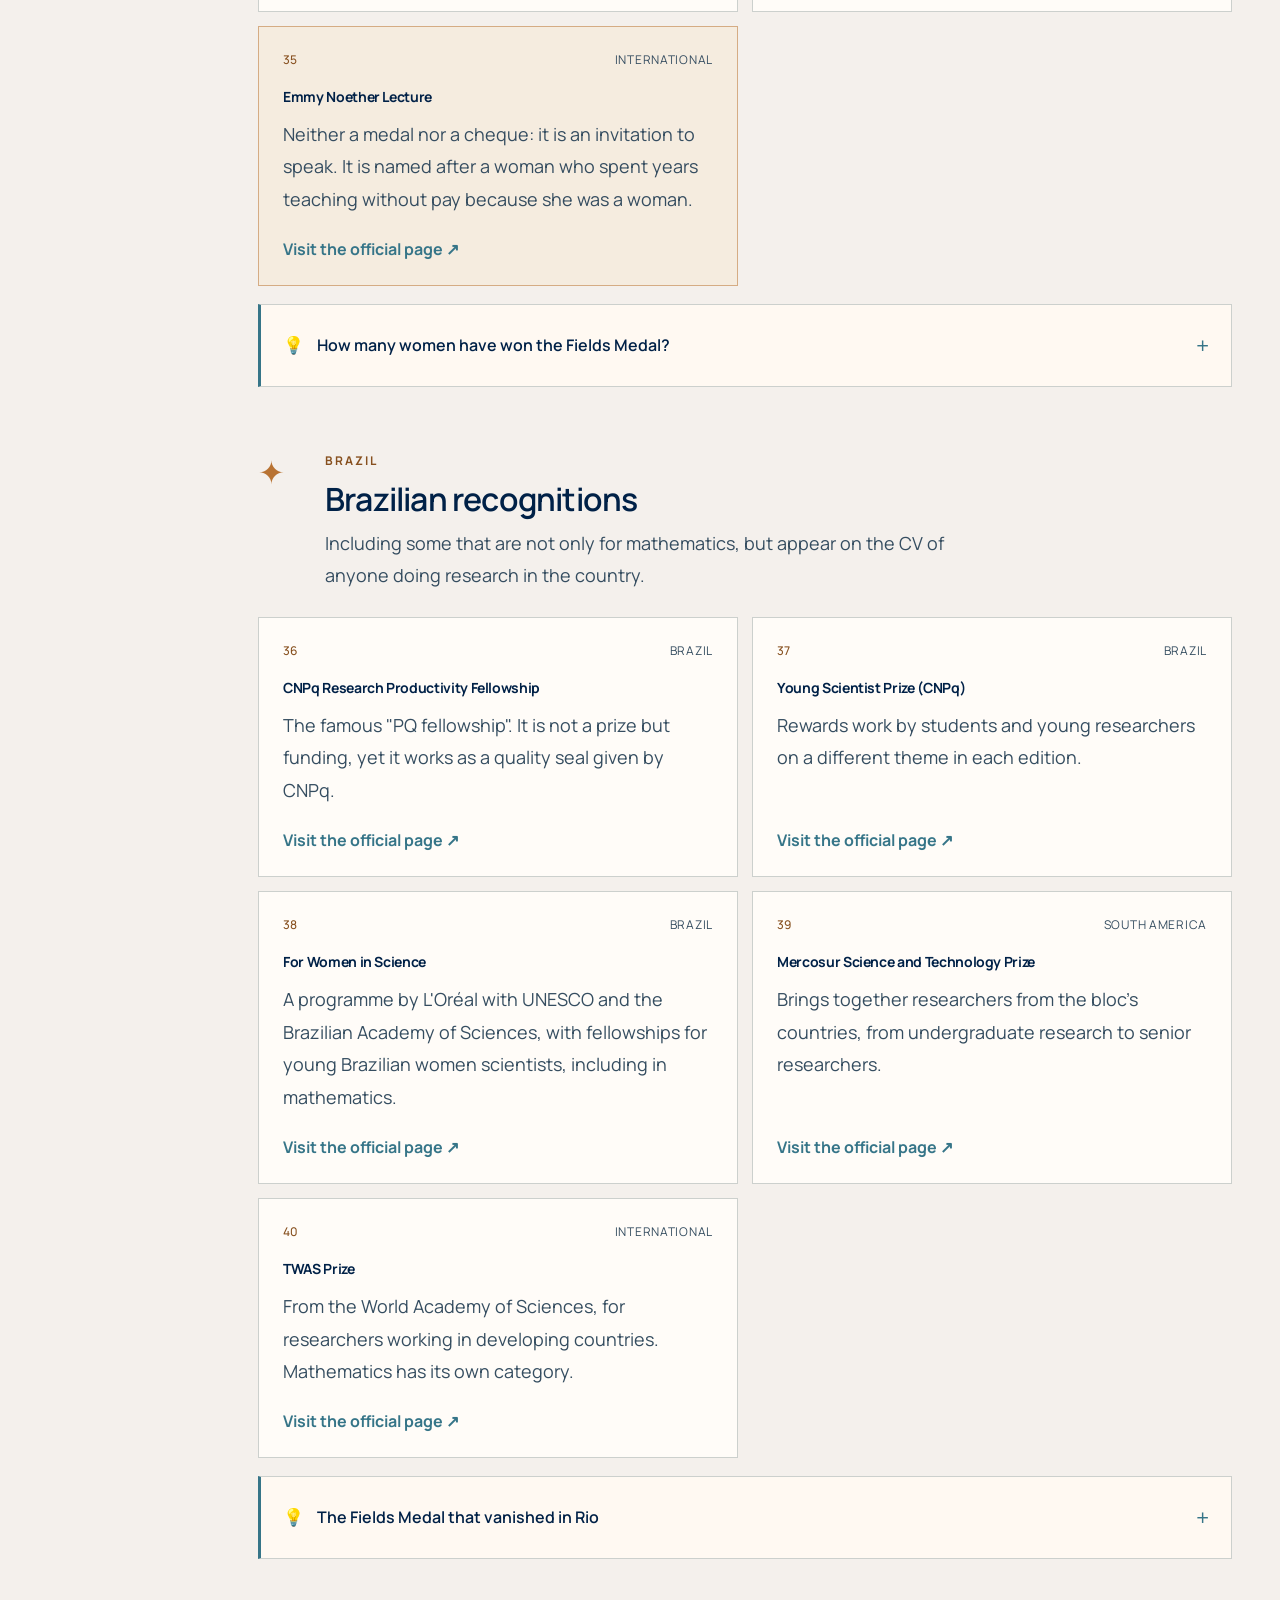
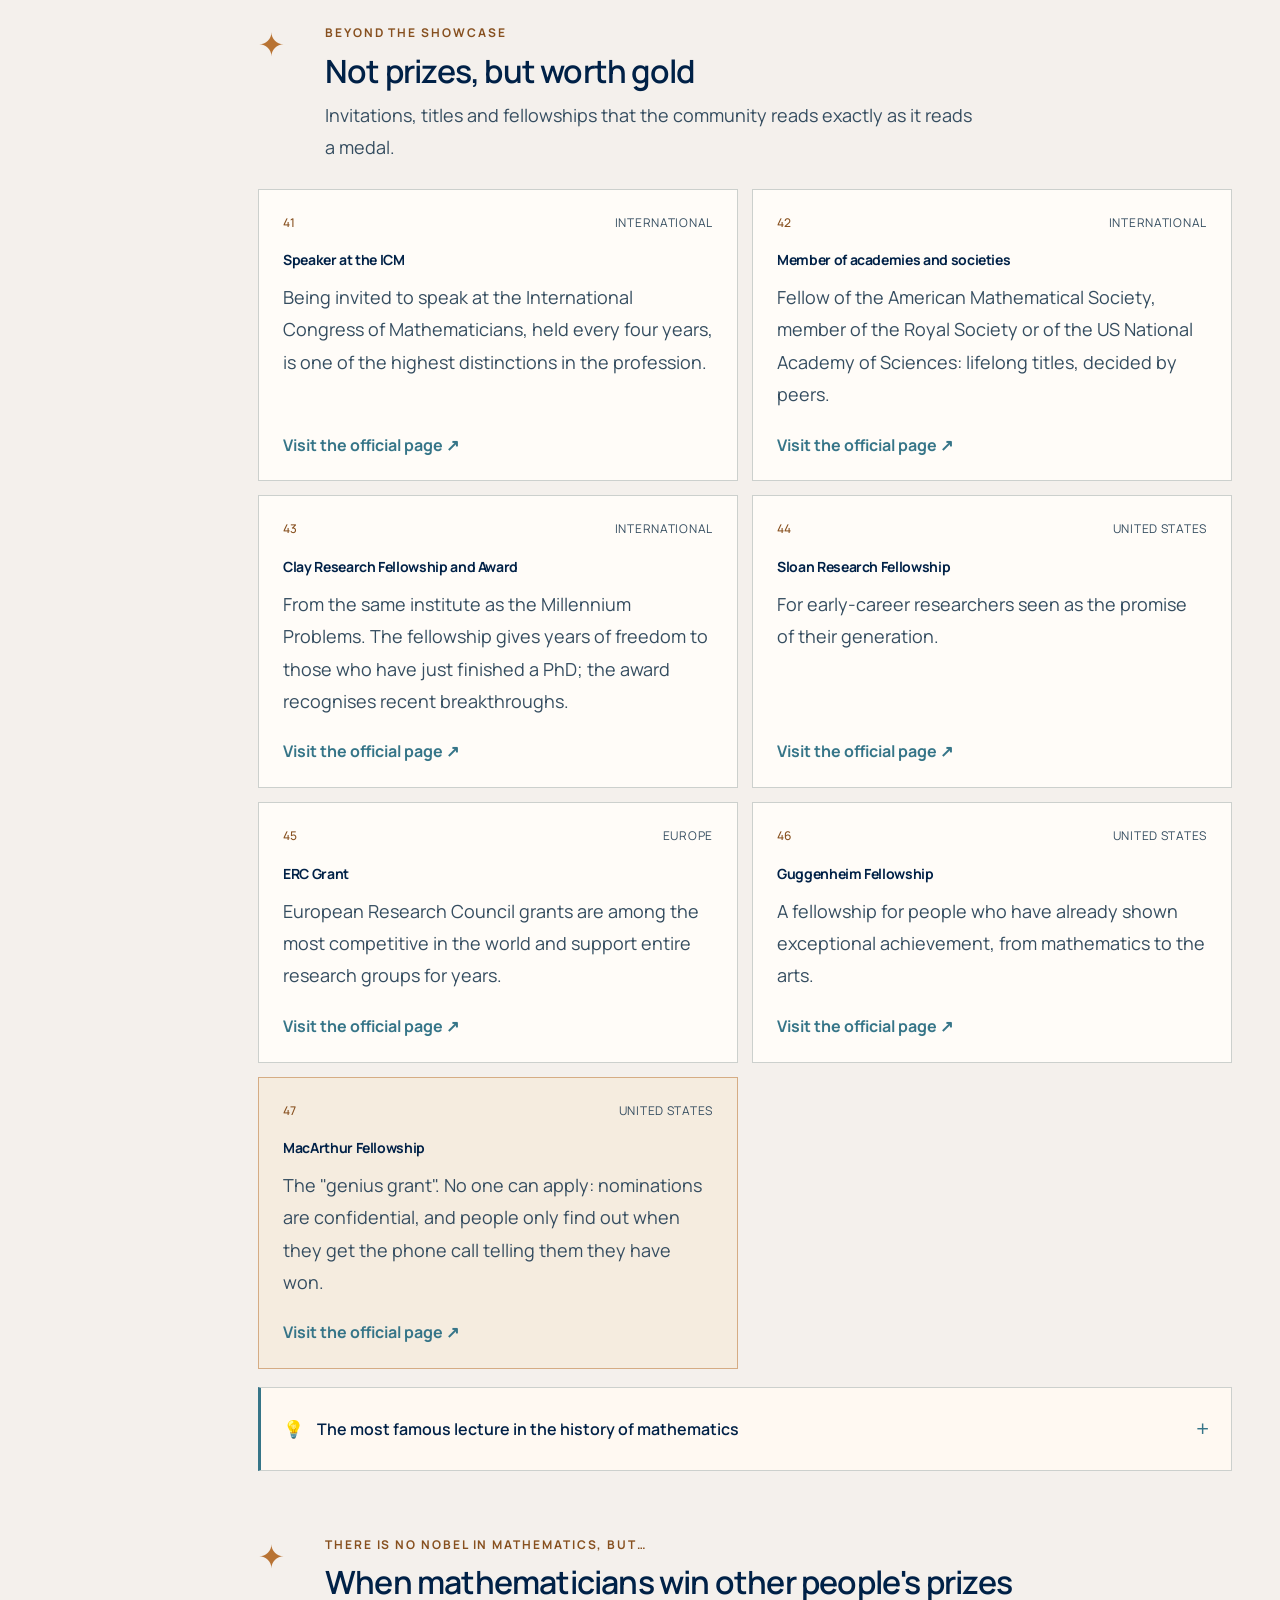
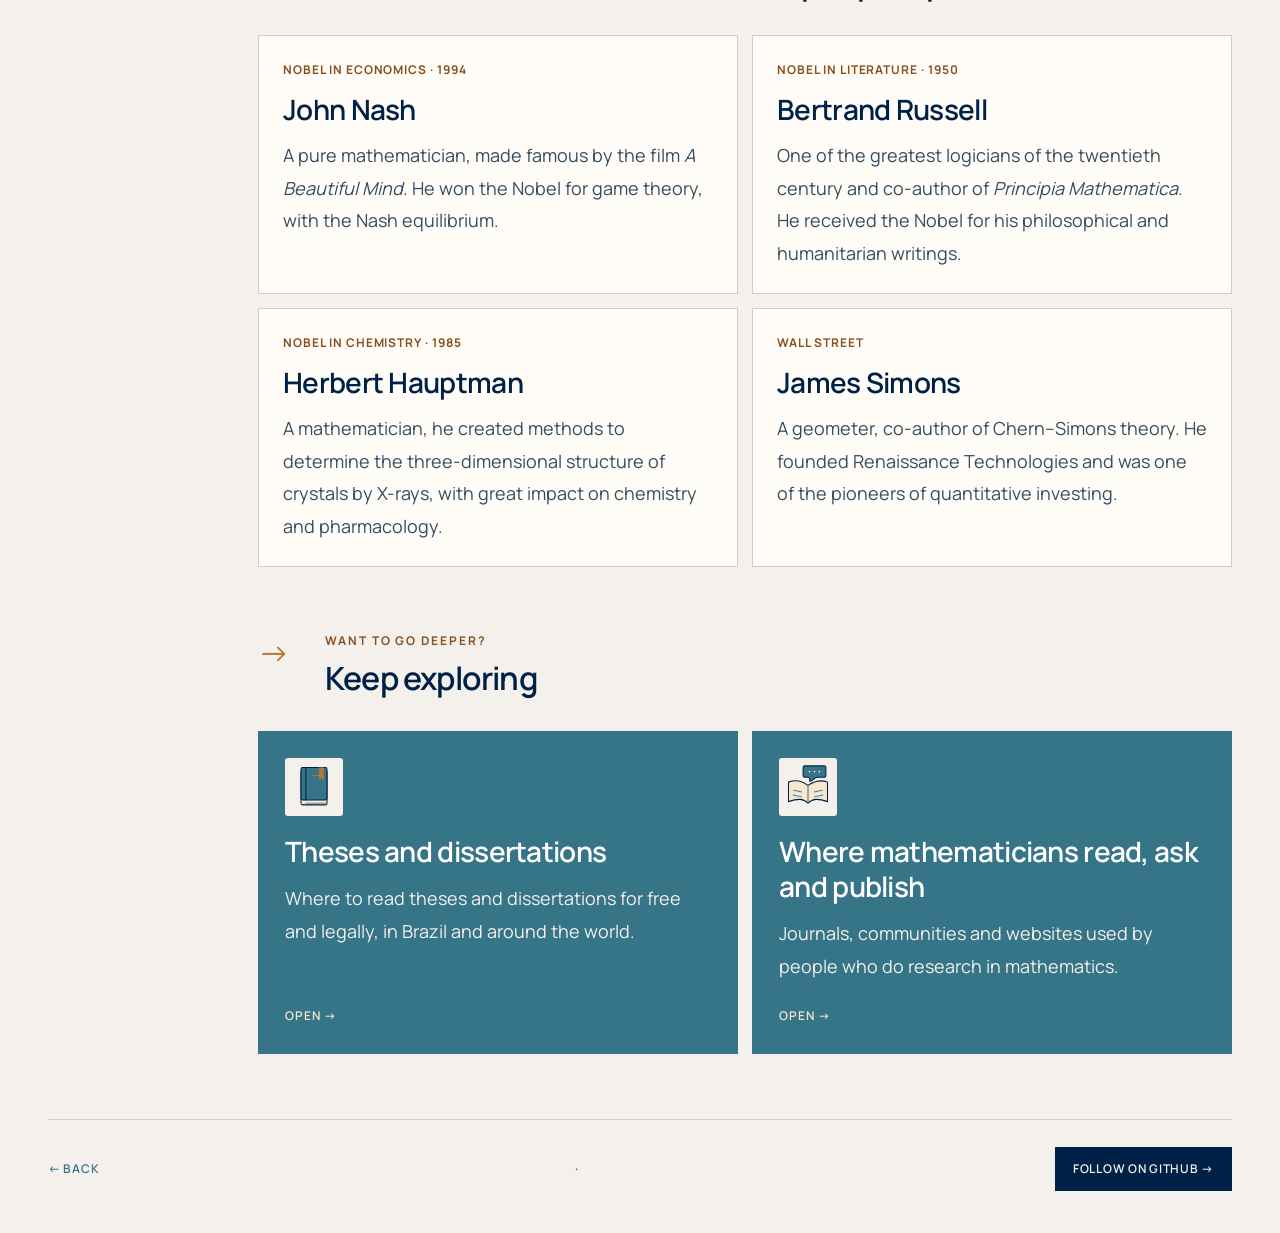
==== commit 9db27bd6: "Add CNPq Women and Science Prize and DAAD; titles without fixed counts - New card 12: CNPq Prêmio Mu" ====
--- a/did-you-know.html
+++ b/did-you-know.html
@@ -5,11 +5,11 @@
   <meta name="viewport" content="width=device-width, initial-scale=1">
 
   <title>Did you know? · Franchesca Lemos Cappellesso</title>
-  <meta name="description" content="Forty-six steps of mathematics, from the school olympiad to the Millennium Problems.">
+  <meta name="description" content="The steps of mathematics, from the school olympiad to the Millennium Problems.">
 
   <link rel="stylesheet" href="fonts.css">
   <link rel="stylesheet" href="did-you-know.css?v=icons-3">
-<link rel="stylesheet" href="typography.css?v=1">
+<link rel="stylesheet" href="typography.css?v=3">
 </head>
 
 <body>
@@ -28,7 +28,7 @@
     <div class="hero">
       <div>
         <p class="eyebrow">💡 Mathematics · Did you know?</p>
-        <h1>Forty-six steps to the <em>almost impossible.</em></h1>
+        <h1>Steps to the <em>almost impossible.</em></h1>
         <p class="lead">
           There is an invisible staircase in mathematics. It starts with an exam
           taken in thousands of Brazilian public schools and ends with seven
@@ -76,7 +76,7 @@
 
     <!-- Numbers that count up to their final value -->
     <div class="counters">
-      <div class="counter"><b data-conta="46">0</b><span>prizes and honours</span></div>
+      <div class="counter"><b data-conta="46" data-conta-premios>0</b><span>prizes and honours</span></div>
       <div class="counter"><b data-conta="6">0</b><span>US$ 1 million problems still open</span></div>
       <div class="counter"><b data-conta="1">0</b><span>person has solved one of them</span></div>
     </div>
@@ -233,7 +233,7 @@
         <div class="level">
           <div class="level-num">5</div>
           <div>
-            <div class="kicker" style="color: var(--gold-light)">Step 5 · prize no. 19</div>
+            <div class="kicker" style="color: var(--gold-light)">Step 5 · prize no. 20</div>
             <h2>The Millennium Problems</h2>
             <p class="sub">
               In 2000, the Clay Mathematics Institute chose seven open problems
@@ -432,7 +432,7 @@
       <div class="invite" id="resources">
         <a class="door" href="theses.html">
           <span class="big"><img src="assets/icons/books.svg?v=single-book" width="52" height="52" alt="" aria-hidden="true"></span>
-          <h3>Theses and dissertations · 49 tips</h3>
+          <h3>Theses and dissertations</h3>
           <p>Where to read theses and dissertations for free and legally, in Brazil and around the world.</p>
           <span class="go">Open →</span>
         </a>
@@ -482,77 +482,80 @@
       { n: 11, nivel: '3', site: 'https://sbm.org.br/wp-content/uploads/2024/06/Premio-SBM-Elas-na-Matematica-FINAL-2024.pdf', nome: 'Elas na Matemática Prize', onde: 'Brazil',
         texto: 'Created in 2024 by SBM, with IMPA and the Ministry of Science, it recognises Brazilian women mathematicians: established researchers, young researchers up to age 45, and those who encourage more women to pursue mathematics.' },
 
-      { n: 12, nivel: '4', site: 'https://euromathsoc.org/ems-prizes', nome: 'EMS Prize', onde: 'Europe',
+      { n: 12, nivel: '3', site: 'https://www.gov.br/cnpq/pt-br/acesso-a-informacao/acoes-e-programas/premios', nome: 'Women and Science Prize', onde: 'Brazil',
+        texto: 'Awarded by CNPq, Brazil\'s national research council, and in its 3rd edition in 2026, it recognises Brazilian women scientists in every field, mathematics included, at different career stages, as well as institutions that promote gender equity in science.' },
+
+      { n: 13, nivel: '4', site: 'https://euromathsoc.org/ems-prizes', nome: 'EMS Prize', onde: 'Europe',
         texto: 'Every four years, the European Mathematical Society rewards researchers under 35. In 1996, Grigori Perelman declined this prize, the first of several refusals.' },
-      { n: 13, nivel: '4', site: 'https://www.ams.org/cole-prize-algebra', nome: 'Cole Prize (AMS)', onde: 'United States',
+      { n: 14, nivel: '4', site: 'https://www.ams.org/cole-prize-algebra', nome: 'Cole Prize (AMS)', onde: 'United States',
         texto: 'From the American Mathematical Society, for outstanding contributions to algebra or number theory.' },
-      { n: 14, nivel: '4', site: 'https://breakthroughprize.org', nome: 'Breakthrough Prize', onde: 'International',
+      { n: 15, nivel: '4', site: 'https://breakthroughprize.org', nome: 'Breakthrough Prize', onde: 'International',
         texto: 'It pays three million dollars, the largest amount in the field. It is also the newest of the major prizes, and shows that in mathematics money has never been the main measure of prestige.' },
-      { n: 15, nivel: '4', site: 'https://wolffund.org.il/the-wolf-prize/', nome: 'Wolf Prize', onde: 'Israel',
+      { n: 16, nivel: '4', site: 'https://wolffund.org.il/the-wolf-prize/', nome: 'Wolf Prize', onde: 'Israel',
         texto: 'Often described as one of the most prestigious career prizes in the world.' },
-      { n: 16, nivel: '4', site: 'https://www.mathunion.org/imu-awards/chern-medal-award', nome: 'Chern Medal', onde: 'International',
+      { n: 17, nivel: '4', site: 'https://www.mathunion.org/imu-awards/chern-medal-award', nome: 'Chern Medal', onde: 'International',
         texto: 'Awarded every four years to someone who has devoted a whole life to mathematics, with no age limit.' },
-      { n: 17, nivel: '4', site: 'https://abelprize.no', nome: 'Abel Prize', onde: 'Norway', brilha: true,
+      { n: 18, nivel: '4', site: 'https://abelprize.no', nome: 'Abel Prize', onde: 'Norway', brilha: true,
         texto: 'Presented by the King of Norway, it is the closest thing to a Nobel in mathematics: it rewards a whole career, with an amount comparable to the Nobel.' },
-      { n: 18, nivel: '4', site: 'https://www.mathunion.org/imu-awards/fields-medal', nome: 'Fields Medal', onde: 'International', brilha: true, largo: true,
+      { n: 19, nivel: '4', site: 'https://www.mathunion.org/imu-awards/fields-medal', nome: 'Fields Medal', onde: 'International', brilha: true, largo: true,
         texto: 'The most prestigious of all. Every four years, at most four researchers, all aged 40 or under. The Brazilian Artur Avila won it in 2014, the first Latin American to do so.' },
 
-      { n: 20, nivel: 'especialidade', site: 'https://www.ias.edu/math/activities/salem-prize', nome: 'Salem Prize', onde: 'International',
+      { n: 21, nivel: 'especialidade', site: 'https://www.ias.edu/math/activities/salem-prize', nome: 'Salem Prize', onde: 'International',
         texto: 'For young researchers in harmonic analysis and related fields. Small in money, huge in prestige: several winners later received the Fields Medal.' },
-      { n: 21, nivel: 'especialidade', site: 'https://www.ostrowski.ch/index_e.php', nome: 'Ostrowski Prize', onde: 'International',
+      { n: 22, nivel: 'especialidade', site: 'https://www.ostrowski.ch/index_e.php', nome: 'Ostrowski Prize', onde: 'International',
         texto: 'Every two years, for an outstanding achievement in pure mathematics or in the foundations of numerical analysis.' },
-      { n: 22, nivel: 'especialidade', site: 'https://www.mathunion.org/imu-awards/imu-abacus-medal', nome: 'IMU Abacus Medal', onde: 'International',
+      { n: 23, nivel: 'especialidade', site: 'https://www.mathunion.org/imu-awards/imu-abacus-medal', nome: 'IMU Abacus Medal', onde: 'International',
         texto: 'For the mathematical aspects of information science, with the same age limit as the Fields. First awarded in 2022, it replaced the Nevanlinna Prize.' },
-      { n: 23, nivel: 'especialidade', site: 'https://www.mathunion.org/imu-awards/carl-friedrich-gauss-prize', nome: 'Gauss Prize (IMU)', onde: 'International',
+      { n: 24, nivel: 'especialidade', site: 'https://www.mathunion.org/imu-awards/carl-friedrich-gauss-prize', nome: 'Gauss Prize (IMU)', onde: 'International',
         texto: 'It rewards mathematics that has spilled outside mathematics: research whose impact shows up in technology, business or everyday life. It has existed since 2006.' },
-      { n: 24, nivel: 'especialidade', site: 'https://www.mathunion.org/imu-awards/leelavati-prize', nome: 'Leelavati Prize', onde: 'International',
+      { n: 25, nivel: 'especialidade', site: 'https://www.mathunion.org/imu-awards/leelavati-prize', nome: 'Leelavati Prize', onde: 'International',
         texto: 'It does not reward research: it recognises those who bring mathematics closer to the public. It is presented at the closing of the International Congress of Mathematicians.' },
-      { n: 25, nivel: 'especialidade', site: 'https://www.shawprize.org', nome: 'Shaw Prize in Mathematical Sciences', onde: 'Hong Kong',
+      { n: 26, nivel: 'especialidade', site: 'https://www.shawprize.org', nome: 'Shaw Prize in Mathematical Sciences', onde: 'Hong Kong',
         texto: 'Annual since 2004, it pays 1.2 million dollars. It is one of the few very high-value prizes awarded every year, rather than every four.' },
-      { n: 26, nivel: 'especialidade', site: 'https://www.crafoordprize.se', nome: 'Crafoord Prize', onde: 'Sweden',
+      { n: 27, nivel: 'especialidade', site: 'https://www.crafoordprize.se', nome: 'Crafoord Prize', onde: 'Sweden',
         texto: 'Created by the Royal Swedish Academy of Sciences to cover fields the Nobel left out. Mathematics takes turns with other sciences.' },
-      { n: 27, nivel: 'especialidade', site: 'https://www.kyotoprize.org/en/', nome: 'Kyoto Prize', onde: 'Japan',
+      { n: 28, nivel: 'especialidade', site: 'https://www.kyotoprize.org/en/', nome: 'Kyoto Prize', onde: 'Japan',
         texto: 'In the Basic Sciences category, mathematics alternates with physics, biology and the Earth sciences. One of the most generous prizes in the world.' },
-      { n: 28, nivel: 'especialidade', site: 'https://sas.sastra.edu/ramanujan/Ramanujan-Awards.php', nome: 'SASTRA Ramanujan Prize', onde: 'India', brilha: true,
+      { n: 29, nivel: 'especialidade', site: 'https://sas.sastra.edu/ramanujan/Ramanujan-Awards.php', nome: 'SASTRA Ramanujan Prize', onde: 'India', brilha: true,
         texto: 'For researchers aged 32 or under. The limit is not arbitrary: it is the age at which Ramanujan died.' },
-      { n: 29, nivel: 'especialidade', site: 'https://www.lms.ac.uk/prizes/lms-prize-regulations', nome: 'De Morgan Medal', onde: 'United Kingdom',
+      { n: 30, nivel: 'especialidade', site: 'https://www.lms.ac.uk/prizes/lms-prize-regulations', nome: 'De Morgan Medal', onde: 'United Kingdom',
         texto: 'The highest honour of the London Mathematical Society, awarded every three years for a whole contribution to mathematics.' },
 
-      { n: 30, nivel: 'sociedades', site: 'https://www.ams.org/prizes', nome: 'Steele Prizes (AMS)', onde: 'United States',
+      { n: 31, nivel: 'sociedades', site: 'https://www.ams.org/prizes', nome: 'Steele Prizes (AMS)', onde: 'United States',
         texto: 'Three at once: one for lifetime achievement, one for a contribution that changed a field and, rare among science prizes, one for writing well about mathematics.' },
-      { n: 31, nivel: 'sociedades', site: 'https://www.ams.org/bocher-prize', nome: 'Bôcher Prize', onde: 'United States',
+      { n: 32, nivel: 'sociedades', site: 'https://www.ams.org/bocher-prize', nome: 'Bôcher Prize', onde: 'United States',
         texto: 'From the American Mathematical Society, every three years, for notable work in analysis.' },
-      { n: 32, nivel: 'sociedades', site: 'https://www.ams.org/veblen-prize', nome: 'Veblen Prize', onde: 'United States',
+      { n: 33, nivel: 'sociedades', site: 'https://www.ams.org/veblen-prize', nome: 'Veblen Prize', onde: 'United States',
         texto: 'The counterpart of the Bôcher for geometry and topology.' },
-      { n: 33, nivel: 'sociedades', site: 'https://www.ams.org/satter-prize', nome: 'Ruth Lyttle Satter Prize', onde: 'United States',
+      { n: 34, nivel: 'sociedades', site: 'https://www.ams.org/satter-prize', nome: 'Ruth Lyttle Satter Prize', onde: 'United States',
         texto: 'Every two years, it recognises an outstanding research contribution by a woman.' },
-      { n: 34, nivel: 'sociedades', site: 'https://www.mathunion.org/imu-awards/icm-emmy-noether-lecture', nome: 'Emmy Noether Lecture', onde: 'International', brilha: true,
+      { n: 35, nivel: 'sociedades', site: 'https://www.mathunion.org/imu-awards/icm-emmy-noether-lecture', nome: 'Emmy Noether Lecture', onde: 'International', brilha: true,
         texto: 'Neither a medal nor a cheque: it is an invitation to speak. It is named after a woman who spent years teaching without pay because she was a woman.' },
 
-      { n: 35, nivel: 'brasil', site: 'https://www.gov.br/cnpq/pt-br/acesso-a-informacao/bolsas-e-auxilios', nome: 'CNPq Research Productivity Fellowship', onde: 'Brazil',
+      { n: 36, nivel: 'brasil', site: 'https://www.gov.br/cnpq/pt-br/acesso-a-informacao/bolsas-e-auxilios', nome: 'CNPq Research Productivity Fellowship', onde: 'Brazil',
         texto: 'The famous "PQ fellowship". It is not a prize but funding, yet it works as a quality seal given by CNPq.' },
-      { n: 36, nivel: 'brasil', site: 'https://jovemcientista.cnpq.br/projeto/premio-jovem-cientista', nome: 'Young Scientist Prize (CNPq)', onde: 'Brazil',
+      { n: 37, nivel: 'brasil', site: 'https://jovemcientista.cnpq.br/projeto/premio-jovem-cientista', nome: 'Young Scientist Prize (CNPq)', onde: 'Brazil',
         texto: 'Rewards work by students and young researchers on a different theme in each edition.' },
-      { n: 37, nivel: 'brasil', site: 'https://www.loreal.com/pt-br/brazil/news/grupo/para-mulheres-na-ciencia-2026/', nome: 'For Women in Science', onde: 'Brazil',
+      { n: 38, nivel: 'brasil', site: 'https://www.loreal.com/pt-br/brazil/news/grupo/para-mulheres-na-ciencia-2026/', nome: 'For Women in Science', onde: 'Brazil',
         texto: 'A programme by L\'Oréal with UNESCO and the Brazilian Academy of Sciences, with fellowships for young Brazilian women scientists, including in mathematics.' },
-      { n: 38, nivel: 'brasil', site: 'https://www.gov.br/cnpq/pt-br/acesso-a-informacao/acoes-e-programas/premios/home-mercosul', nome: 'Mercosur Science and Technology Prize', onde: 'South America',
+      { n: 39, nivel: 'brasil', site: 'https://www.gov.br/cnpq/pt-br/acesso-a-informacao/acoes-e-programas/premios/home-mercosul', nome: 'Mercosur Science and Technology Prize', onde: 'South America',
         texto: 'Brings together researchers from the bloc\'s countries, from undergraduate research to senior researchers.' },
-      { n: 39, nivel: 'brasil', site: 'https://twas.org/opportunity/twas-awards', nome: 'TWAS Prize', onde: 'International',
+      { n: 40, nivel: 'brasil', site: 'https://twas.org/opportunity/twas-awards', nome: 'TWAS Prize', onde: 'International',
         texto: 'From the World Academy of Sciences, for researchers working in developing countries. Mathematics has its own category.' },
 
-      { n: 40, nivel: 'vitrine', site: 'https://www.mathunion.org/icm/icm-2026', nome: 'Speaker at the ICM', onde: 'International',
+      { n: 41, nivel: 'vitrine', site: 'https://www.mathunion.org/icm/icm-2026', nome: 'Speaker at the ICM', onde: 'International',
         texto: 'Being invited to speak at the International Congress of Mathematicians, held every four years, is one of the highest distinctions in the profession.' },
-      { n: 41, nivel: 'vitrine', site: 'https://www.ams.org/grants-awards/ams-fellows/ams-fellows', nome: 'Member of academies and societies', onde: 'International',
+      { n: 42, nivel: 'vitrine', site: 'https://www.ams.org/grants-awards/ams-fellows/ams-fellows', nome: 'Member of academies and societies', onde: 'International',
         texto: 'Fellow of the American Mathematical Society, member of the Royal Society or of the US National Academy of Sciences: lifelong titles, decided by peers.' },
-      { n: 42, nivel: 'vitrine', site: 'https://www.claymath.org/programs/fellows', nome: 'Clay Research Fellowship and Award', onde: 'International',
+      { n: 43, nivel: 'vitrine', site: 'https://www.claymath.org/programs/fellows', nome: 'Clay Research Fellowship and Award', onde: 'International',
         texto: 'From the same institute as the Millennium Problems. The fellowship gives years of freedom to those who have just finished a PhD; the award recognises recent breakthroughs.' },
-      { n: 43, nivel: 'vitrine', site: 'https://sloan.org/fellowships', nome: 'Sloan Research Fellowship', onde: 'United States',
+      { n: 44, nivel: 'vitrine', site: 'https://sloan.org/fellowships', nome: 'Sloan Research Fellowship', onde: 'United States',
         texto: 'For early-career researchers seen as the promise of their generation.' },
-      { n: 44, nivel: 'vitrine', site: 'https://erc.europa.eu', nome: 'ERC Grant', onde: 'Europe',
+      { n: 45, nivel: 'vitrine', site: 'https://erc.europa.eu', nome: 'ERC Grant', onde: 'Europe',
         texto: 'European Research Council grants are among the most competitive in the world and support entire research groups for years.' },
-      { n: 45, nivel: 'vitrine', site: 'https://www.gf.org', nome: 'Guggenheim Fellowship', onde: 'United States',
+      { n: 46, nivel: 'vitrine', site: 'https://www.gf.org', nome: 'Guggenheim Fellowship', onde: 'United States',
         texto: 'A fellowship for people who have already shown exceptional achievement, from mathematics to the arts.' },
-      { n: 46, nivel: 'vitrine', site: 'https://www.macfound.org/programs/fellows/', nome: 'MacArthur Fellowship', onde: 'United States', brilha: true,
+      { n: 47, nivel: 'vitrine', site: 'https://www.macfound.org/programs/fellows/', nome: 'MacArthur Fellowship', onde: 'United States', brilha: true,
         texto: 'The "genius grant". No one can apply: nominations are confidential, and people only find out when they get the phone call telling them they have won.' }
     ];
 
--- a/typography.css
+++ b/typography.css
@@ -17,3 +17,7 @@
 .prose h1,.prose h2,.prose h3,.path h2,.related-card h3,.door h3{overflow-wrap:break-word}a:focus-visible,button:focus-visible{outline:3px solid #B87333;outline-offset:4px}
 @media(max-width:1050px){.home-hero{gap:40px}.featured h2{font-size:44px}}
 @media(max-width:760px){h1,.hub-hero h1,.prose h1{font-size:36px}.home-hero h1{font-size:clamp(38px,10vw,56px)}h2,.prose h2,.related>h2{font-size:28px}h3,.prose h3,.path h2,.related-card h3,.door h3,.person h3,.prize.largo h3,.interest h2,.interest:last-child h2{font-size:25px}.featured h2{font-size:36px}.counter b{font-size:36px}.q p{font-size:23px}.problem{font-size:23px}.reading-layout aside{font-size:15px}.prose table{font-size:16px}.prose td,.prose th{min-width:155px}.hero{padding:28px 22px}.hero h1{font-size:36px}.counters{gap:8px}.counter span{font-size:12px}.prose li::marker{font-size:15px}.prose blockquote{font-size:17px}.brand span{font-size:10px}.brand{font-size:38px}.featured .topic-index{font-size:20px}.brand-monogram{font-size:38px}.home-hero h1 span{white-space:normal}.reading-layout{min-width:0}.related-card,.door{min-width:0}}
+/* Original infinity, with space around the complete glyph. */
+.hub-hero .math-orbit{font-family:'Instrument Serif',Georgia,serif;font-size:320px;line-height:1;width:260px;height:320px;right:50px;top:12px}
+.diagram-index span{line-height:1.1}.diagram-index{align-items:center}.home-hero h1{overflow-wrap:break-word}
+@media(max-width:760px){.hub-hero .math-orbit{position:static;font-size:180px;line-height:1;width:155px;height:155px;margin:0 18px 0 auto}.hub-hero .lead{max-width:100%}}
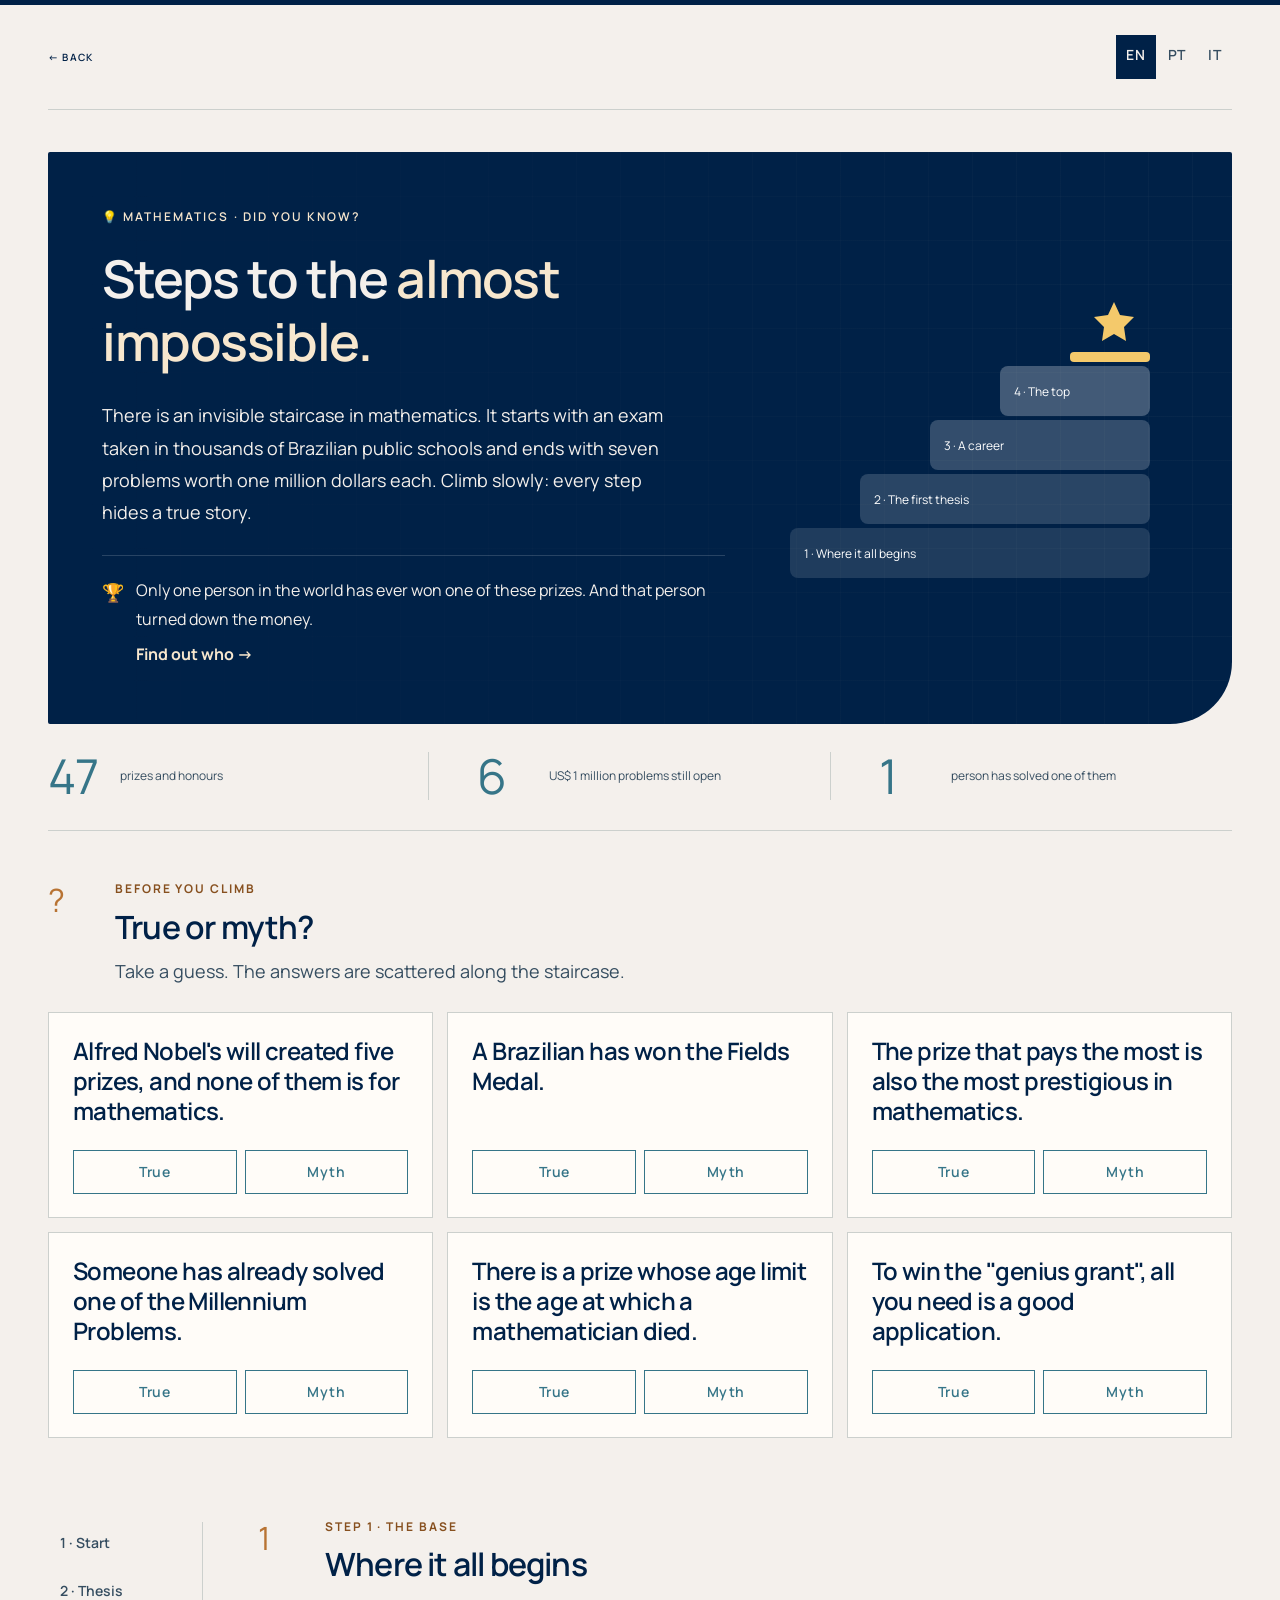
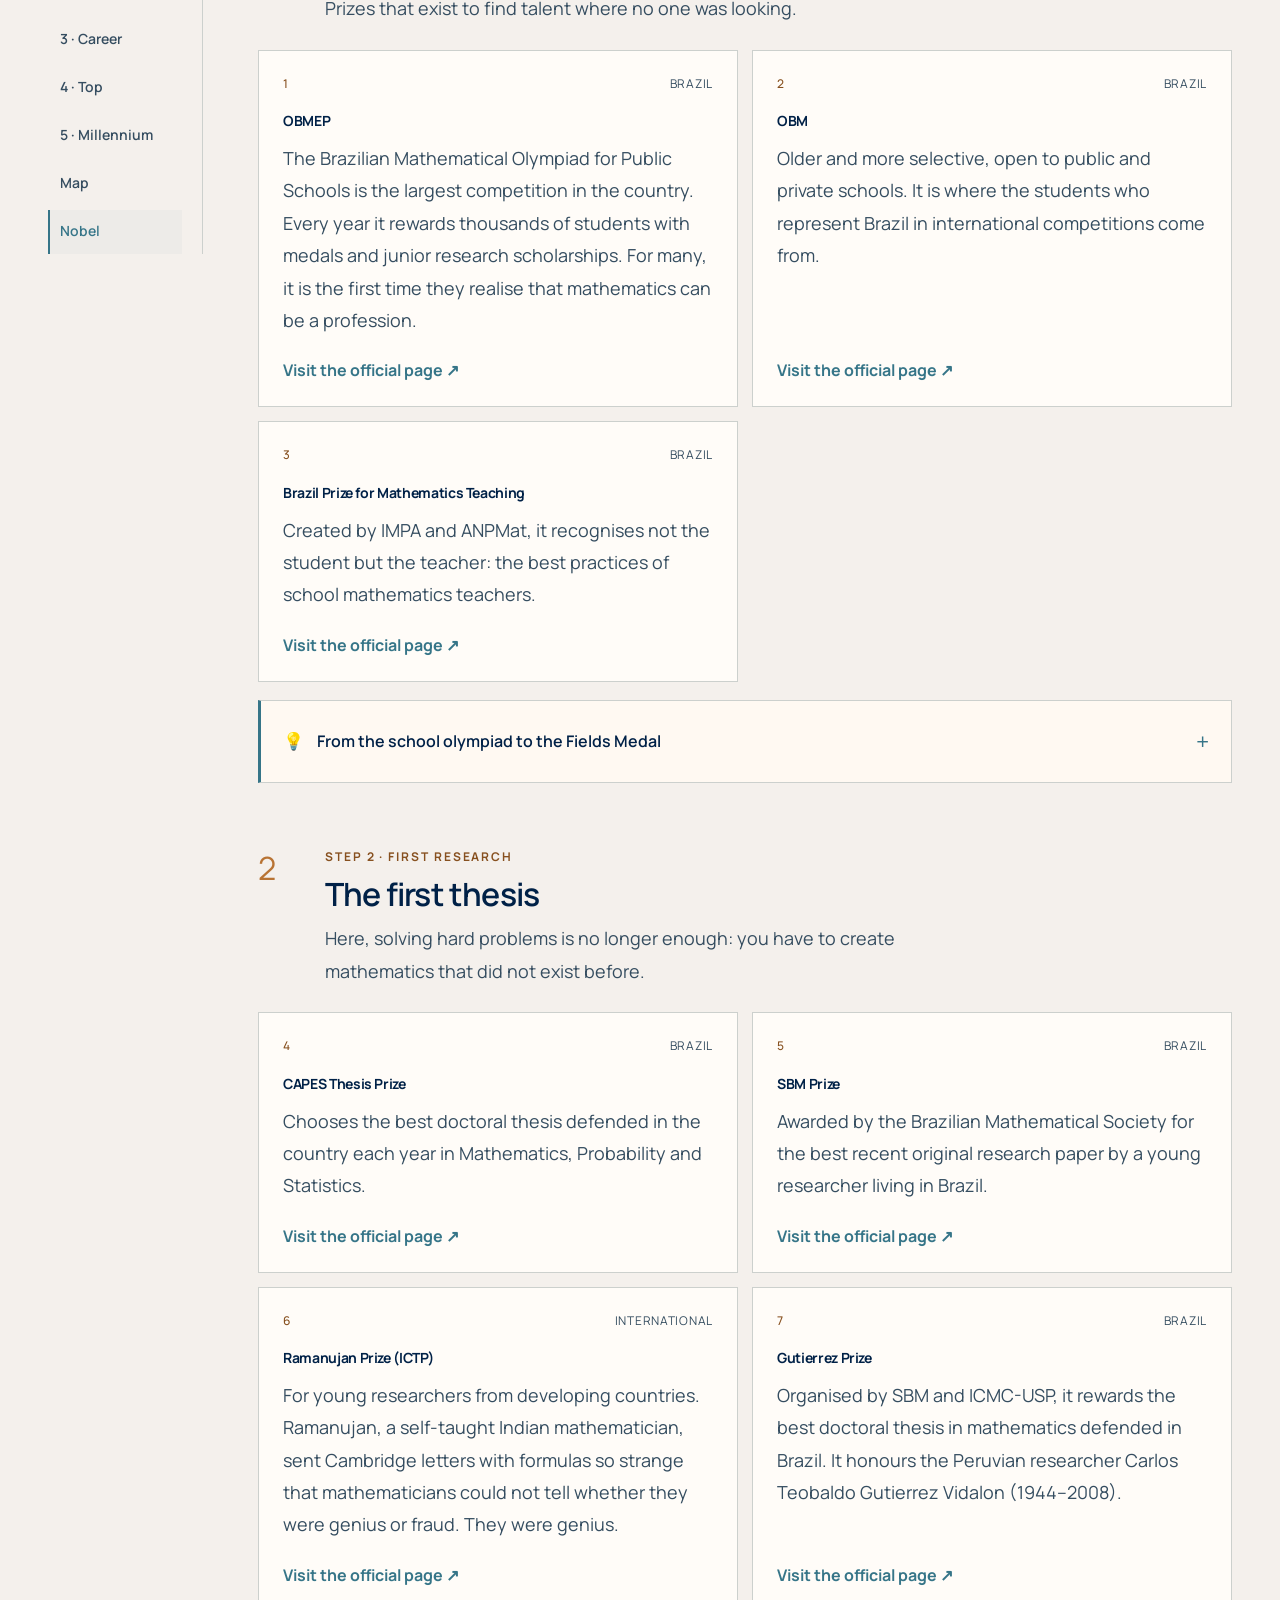
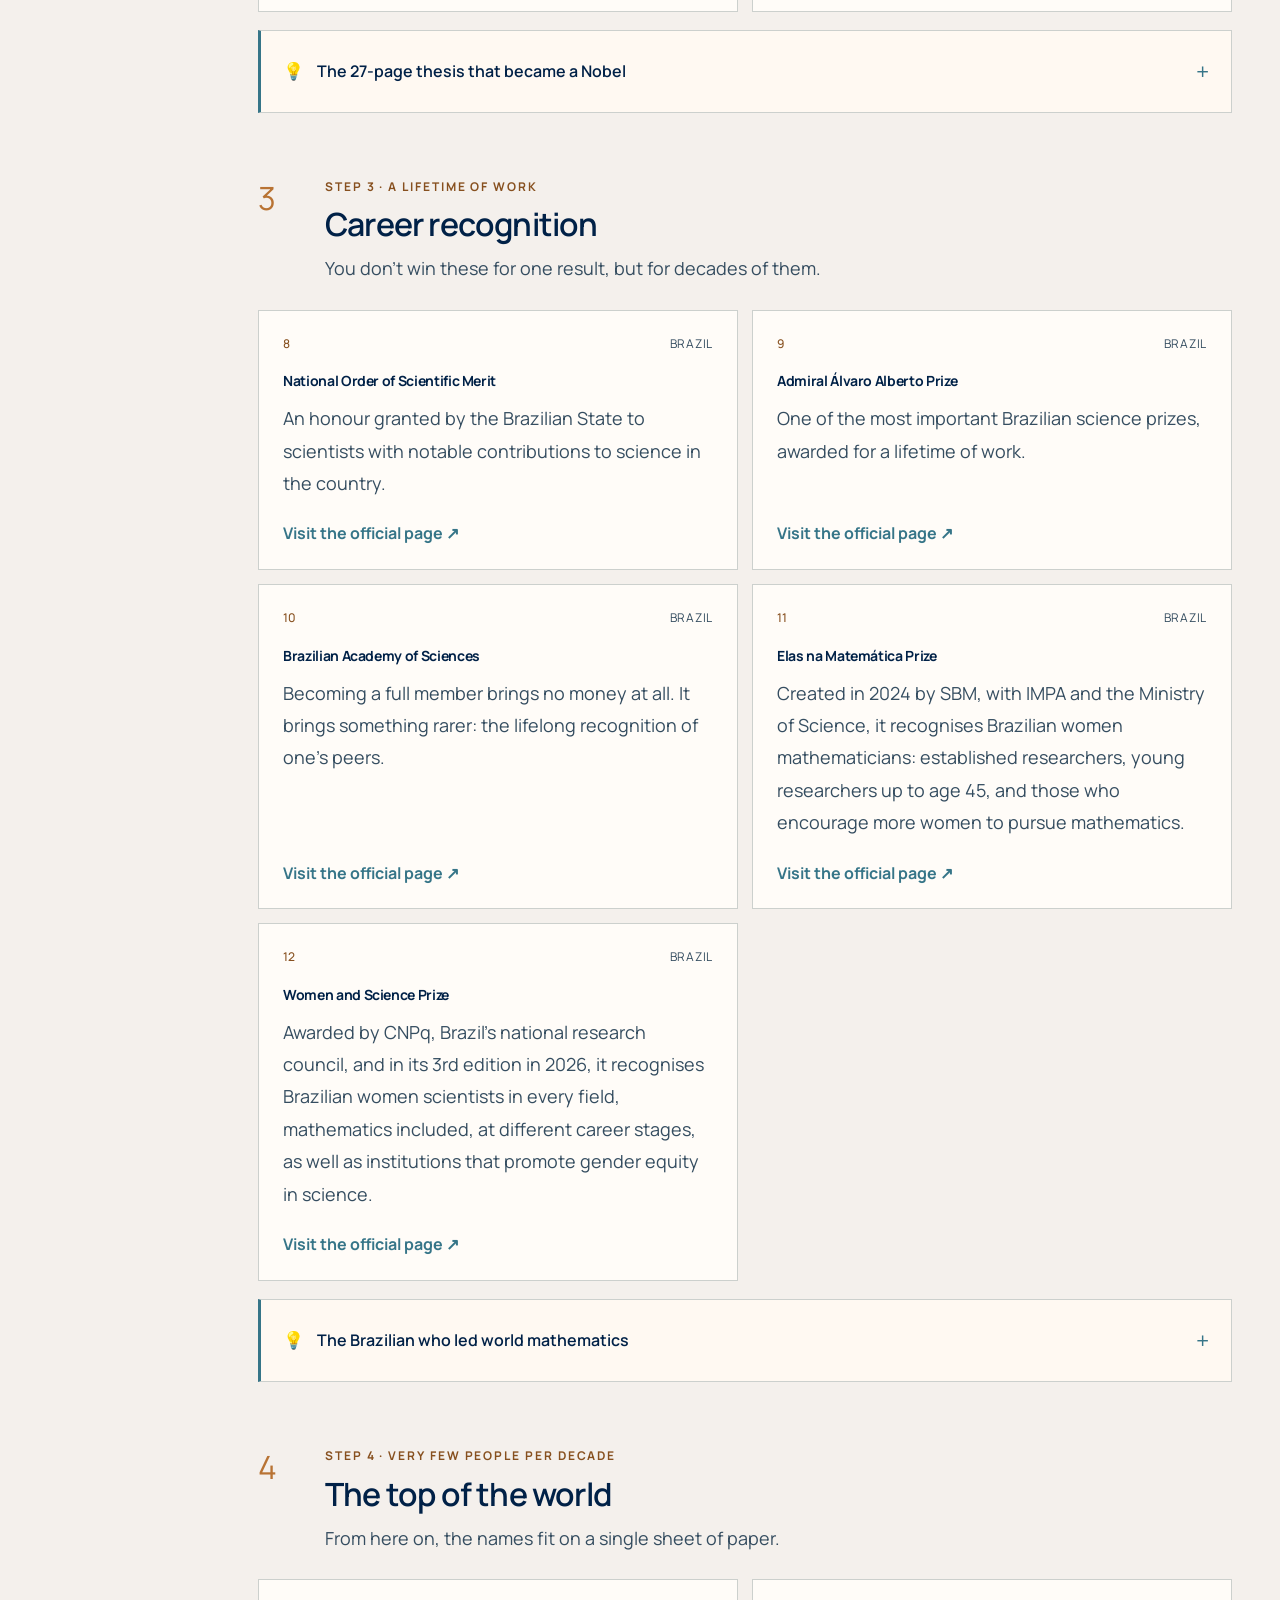
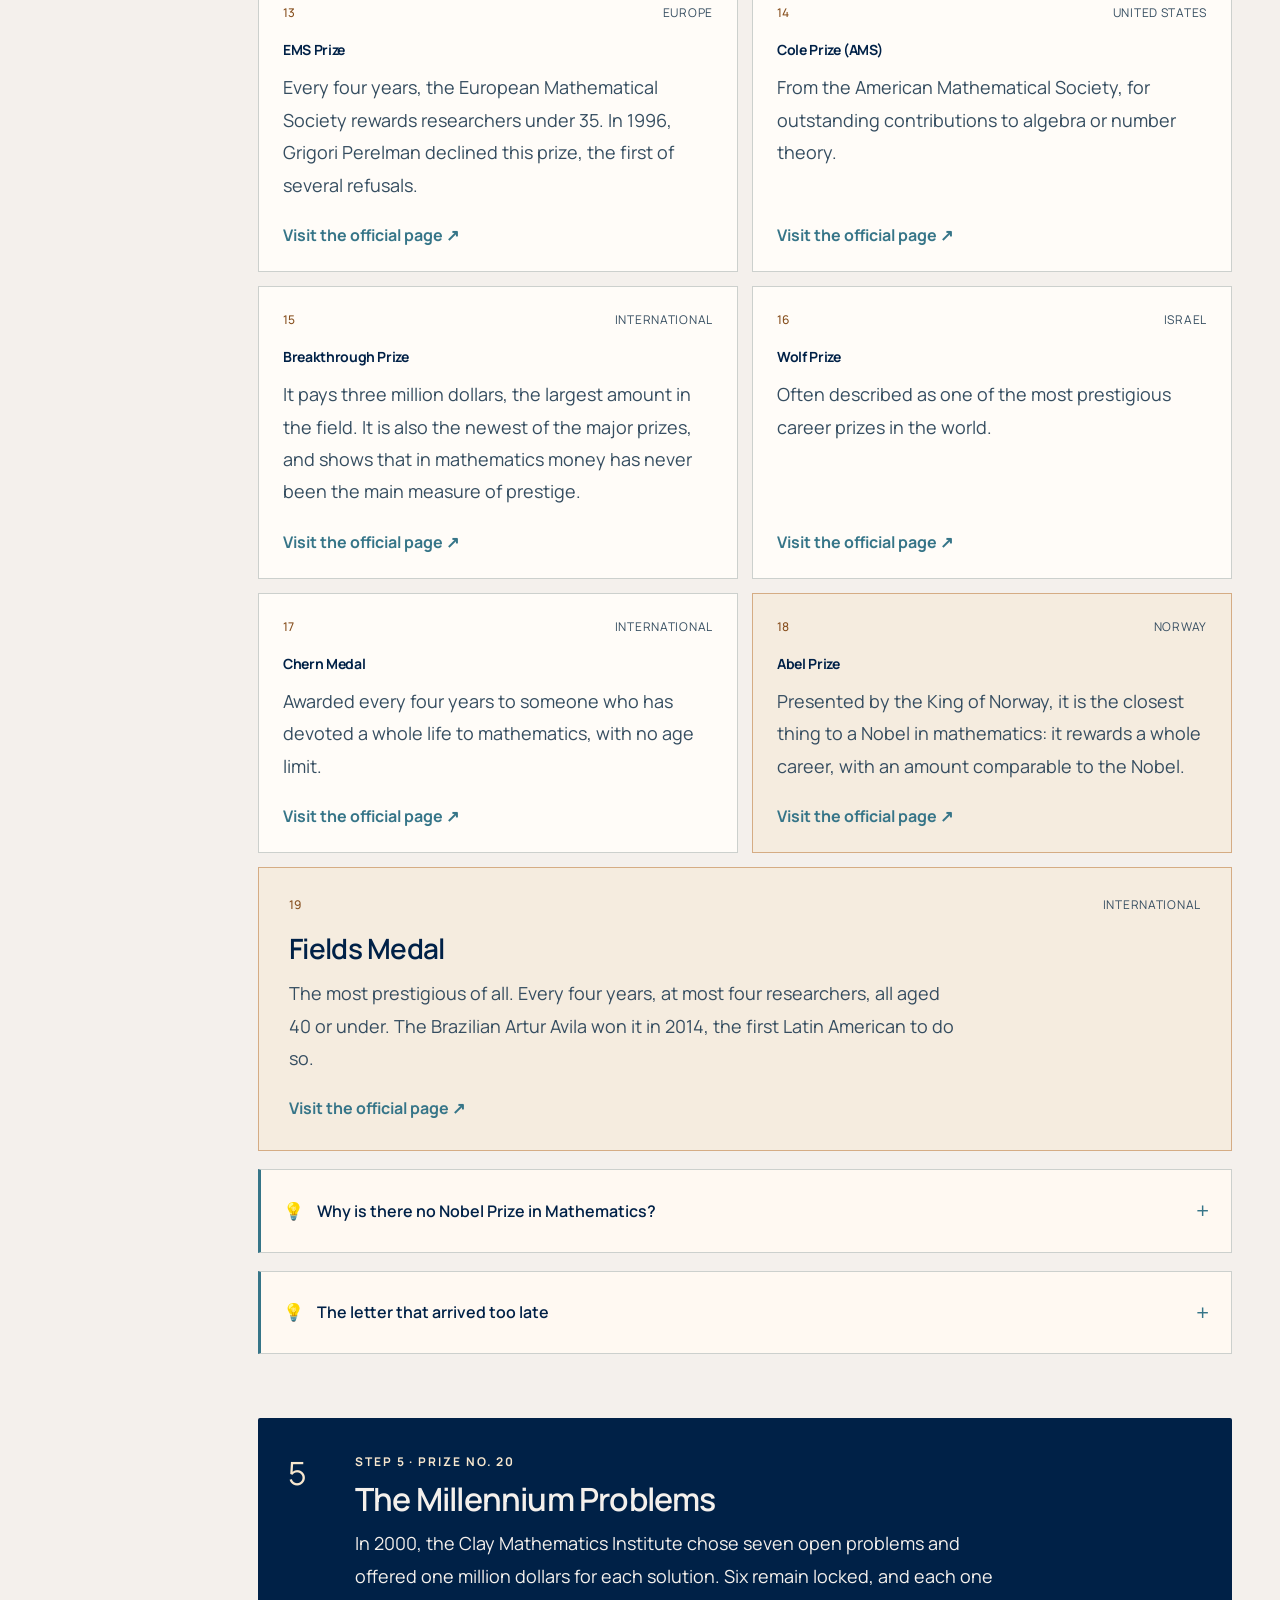
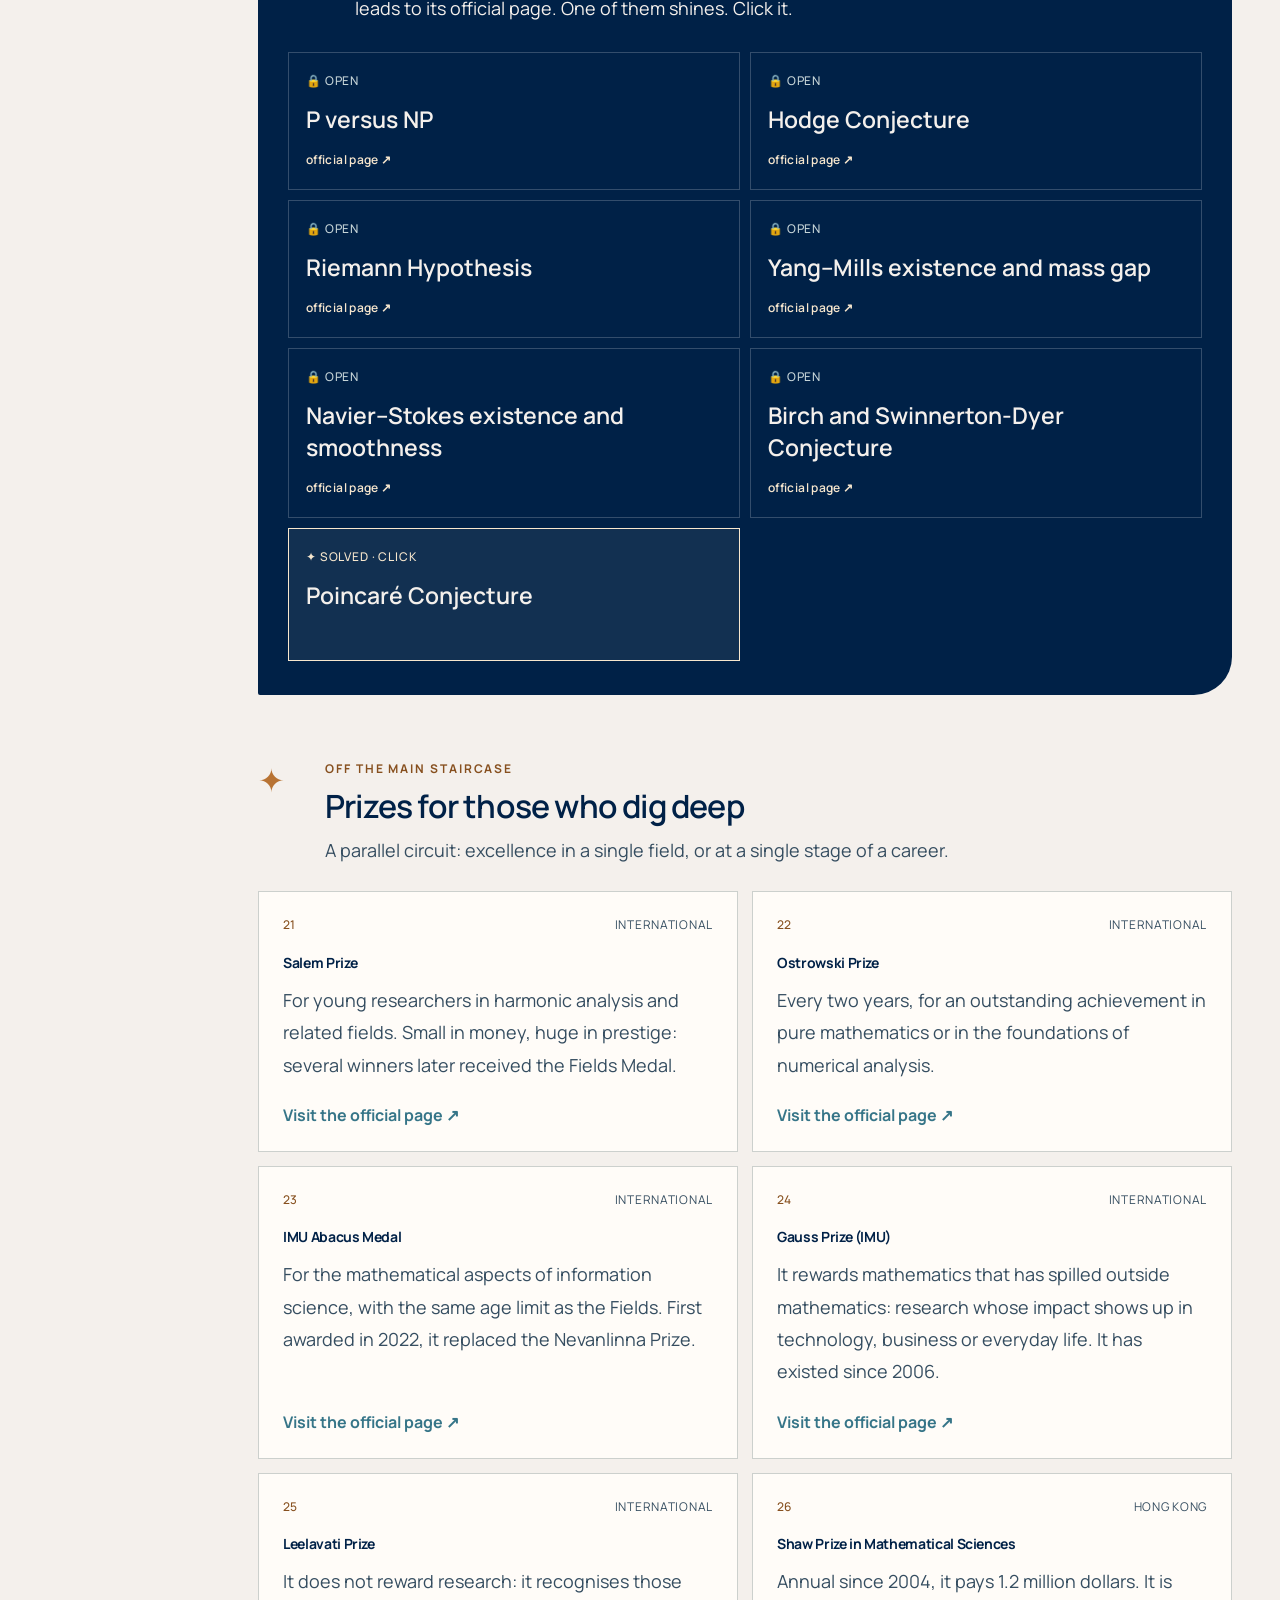
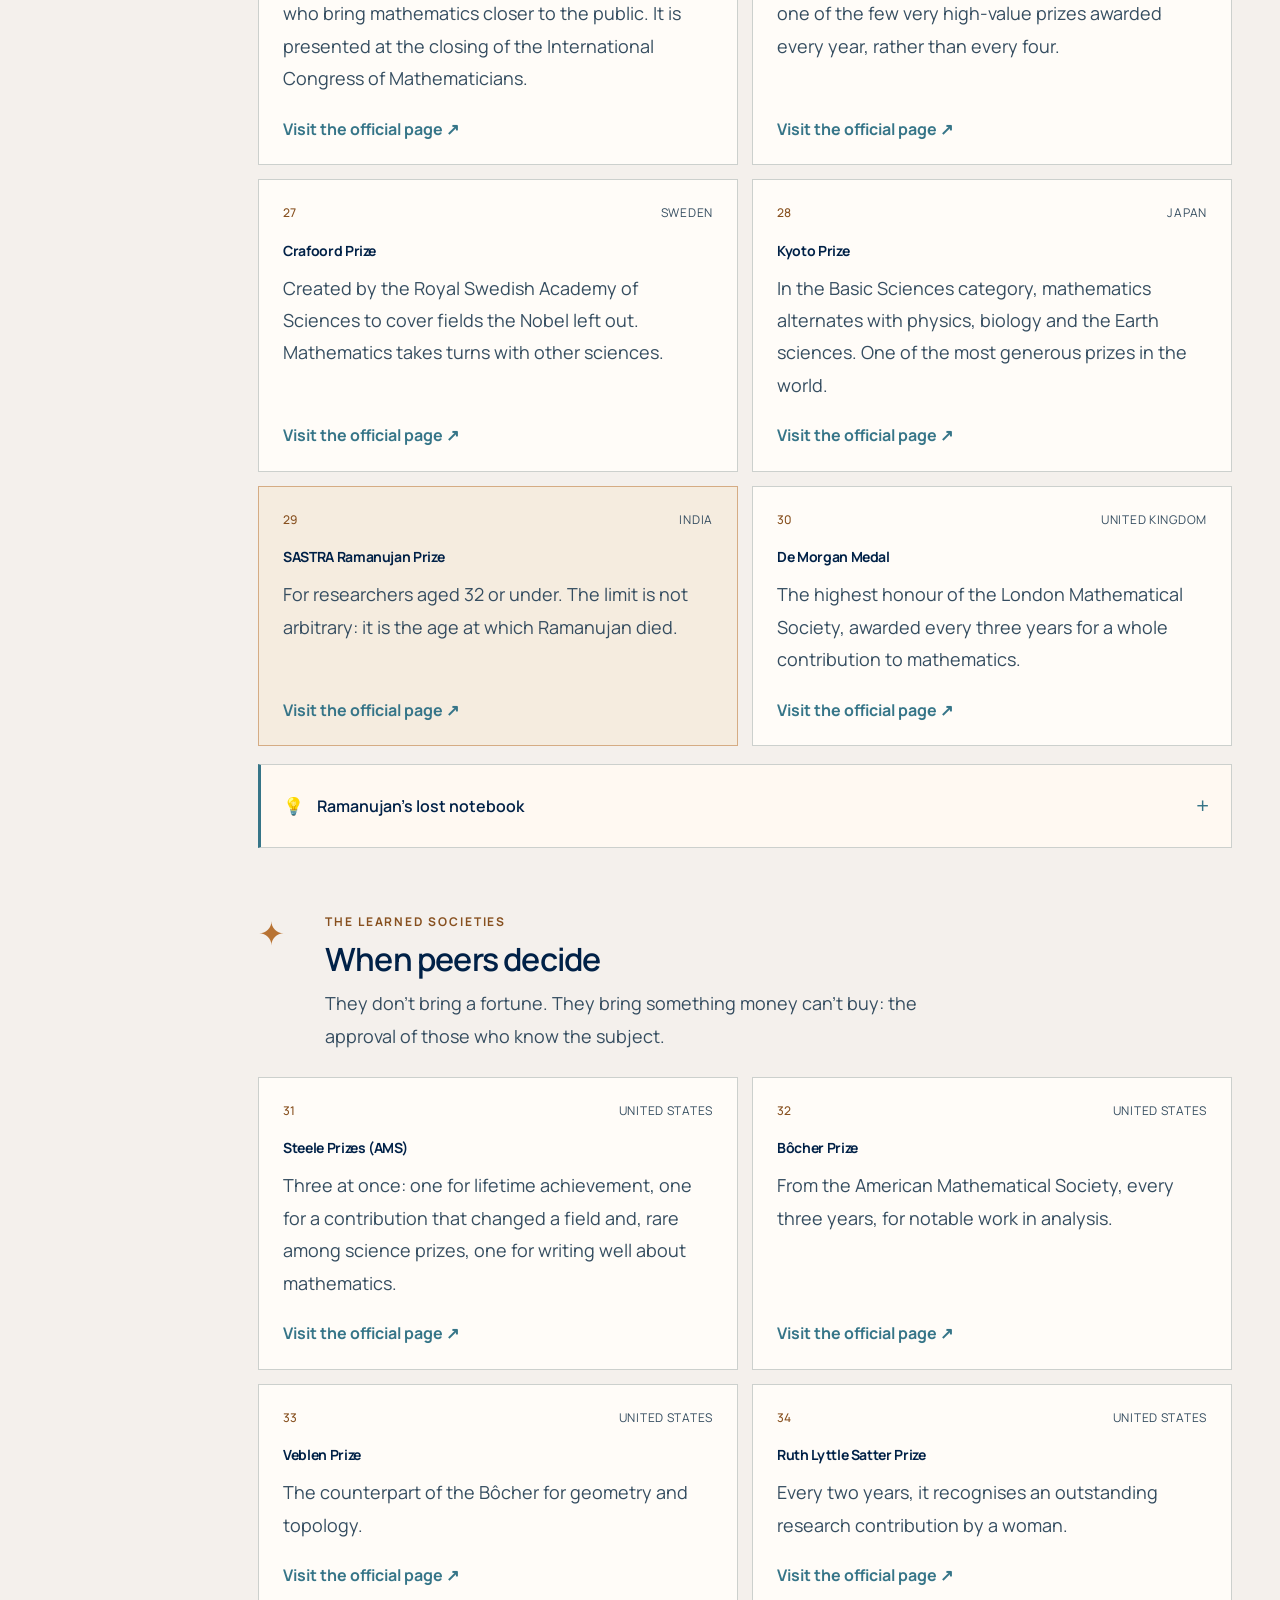
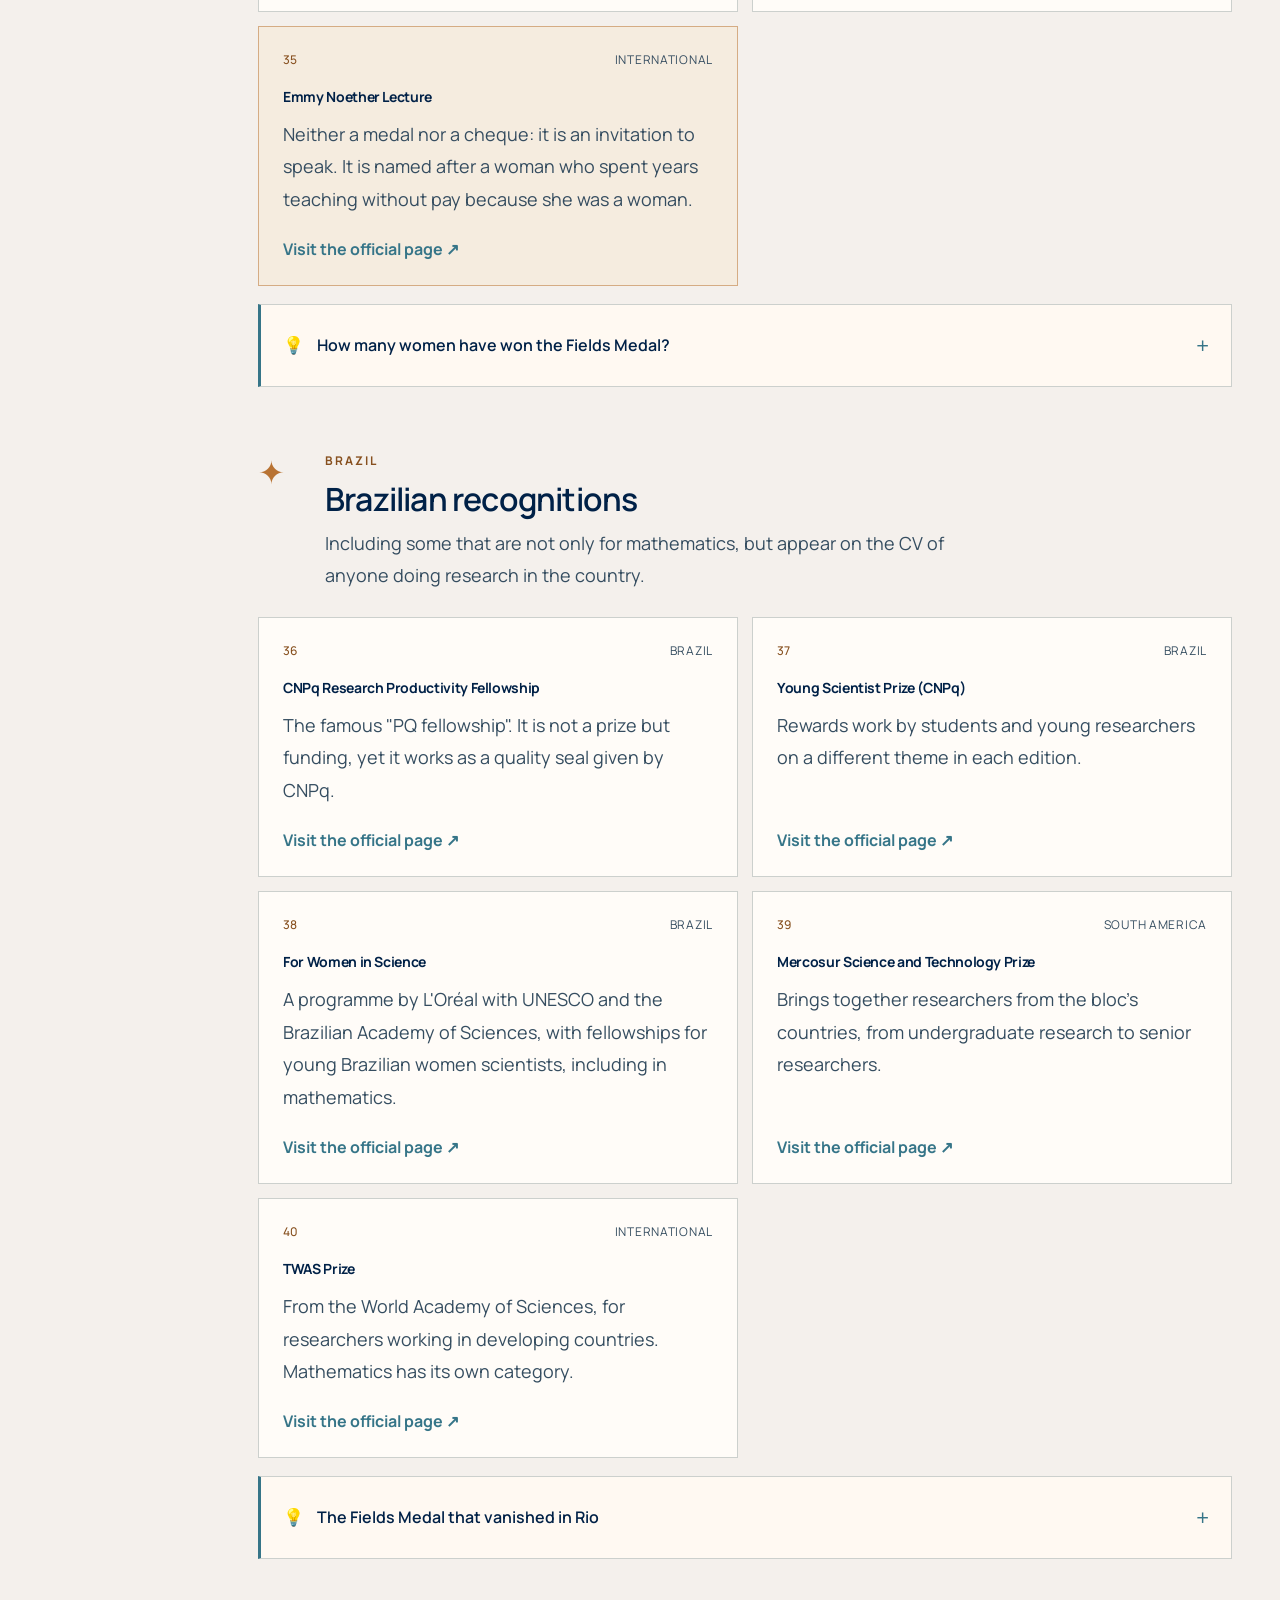
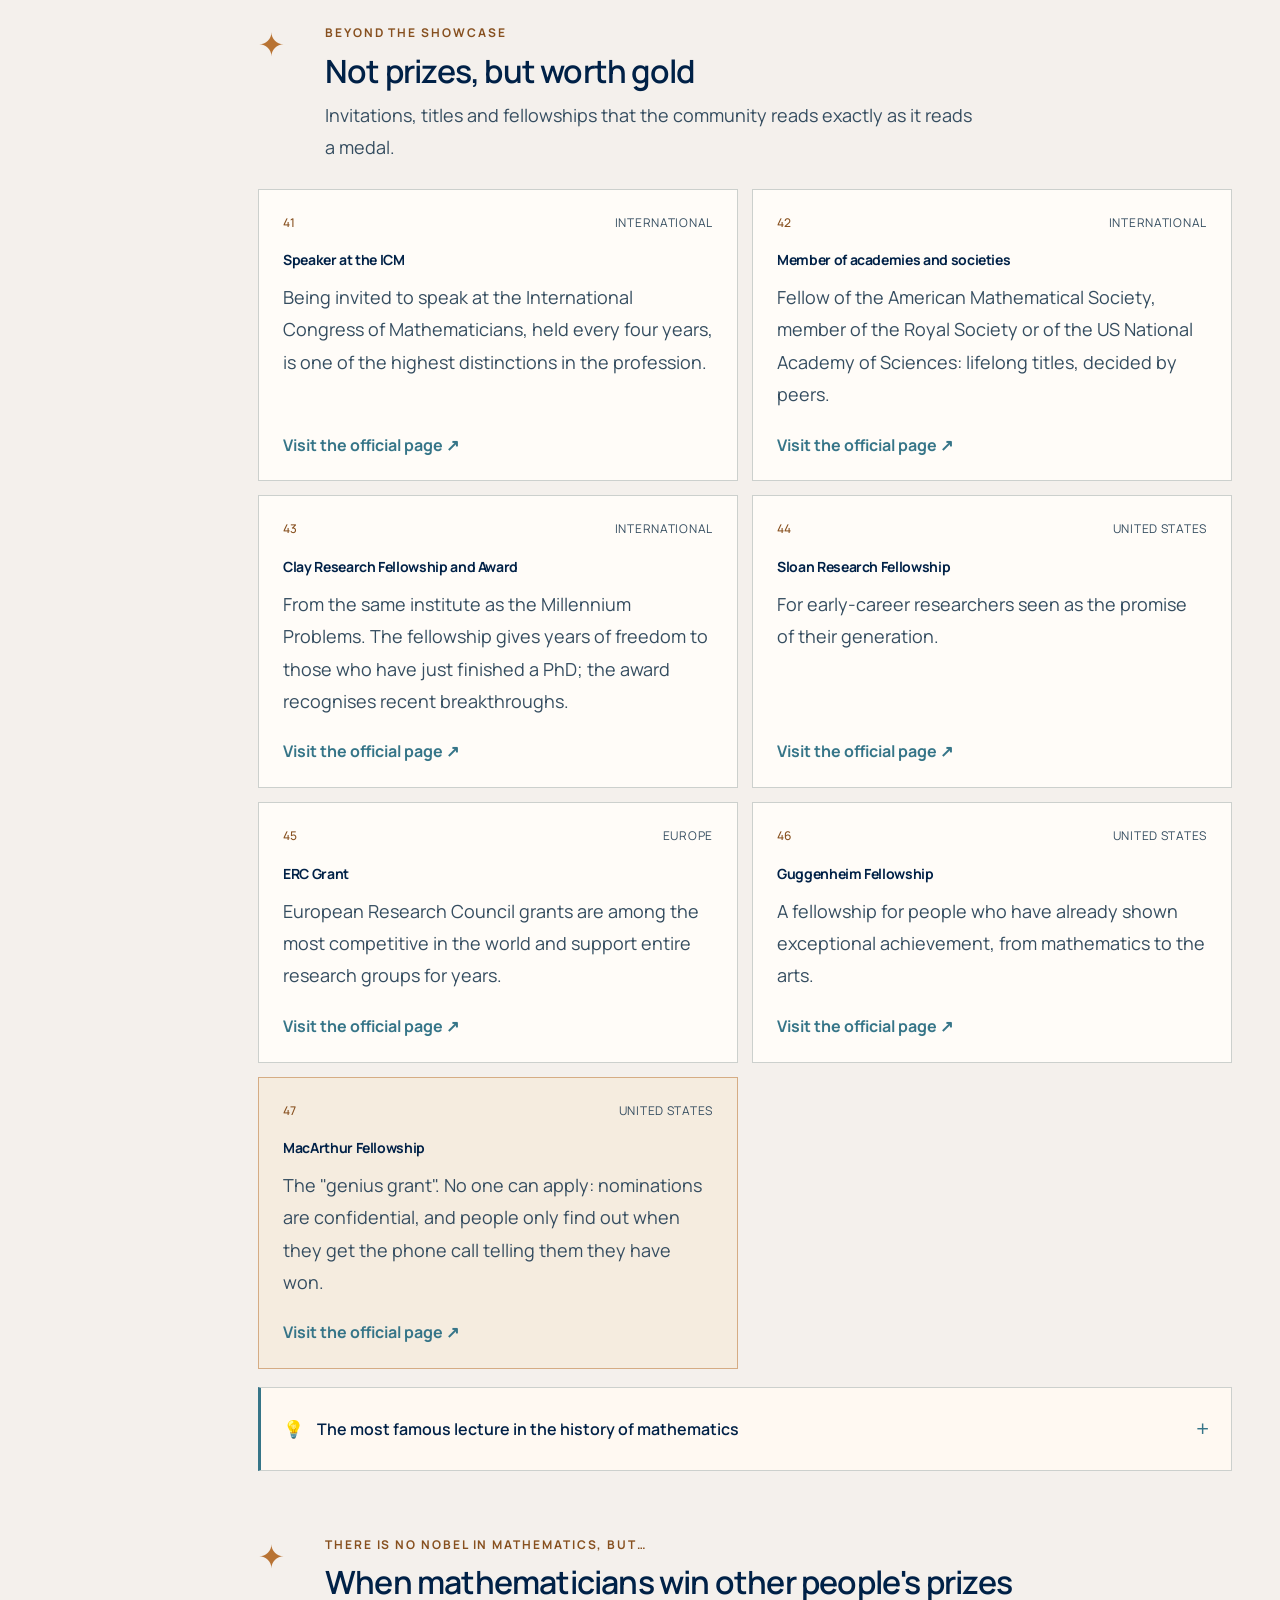
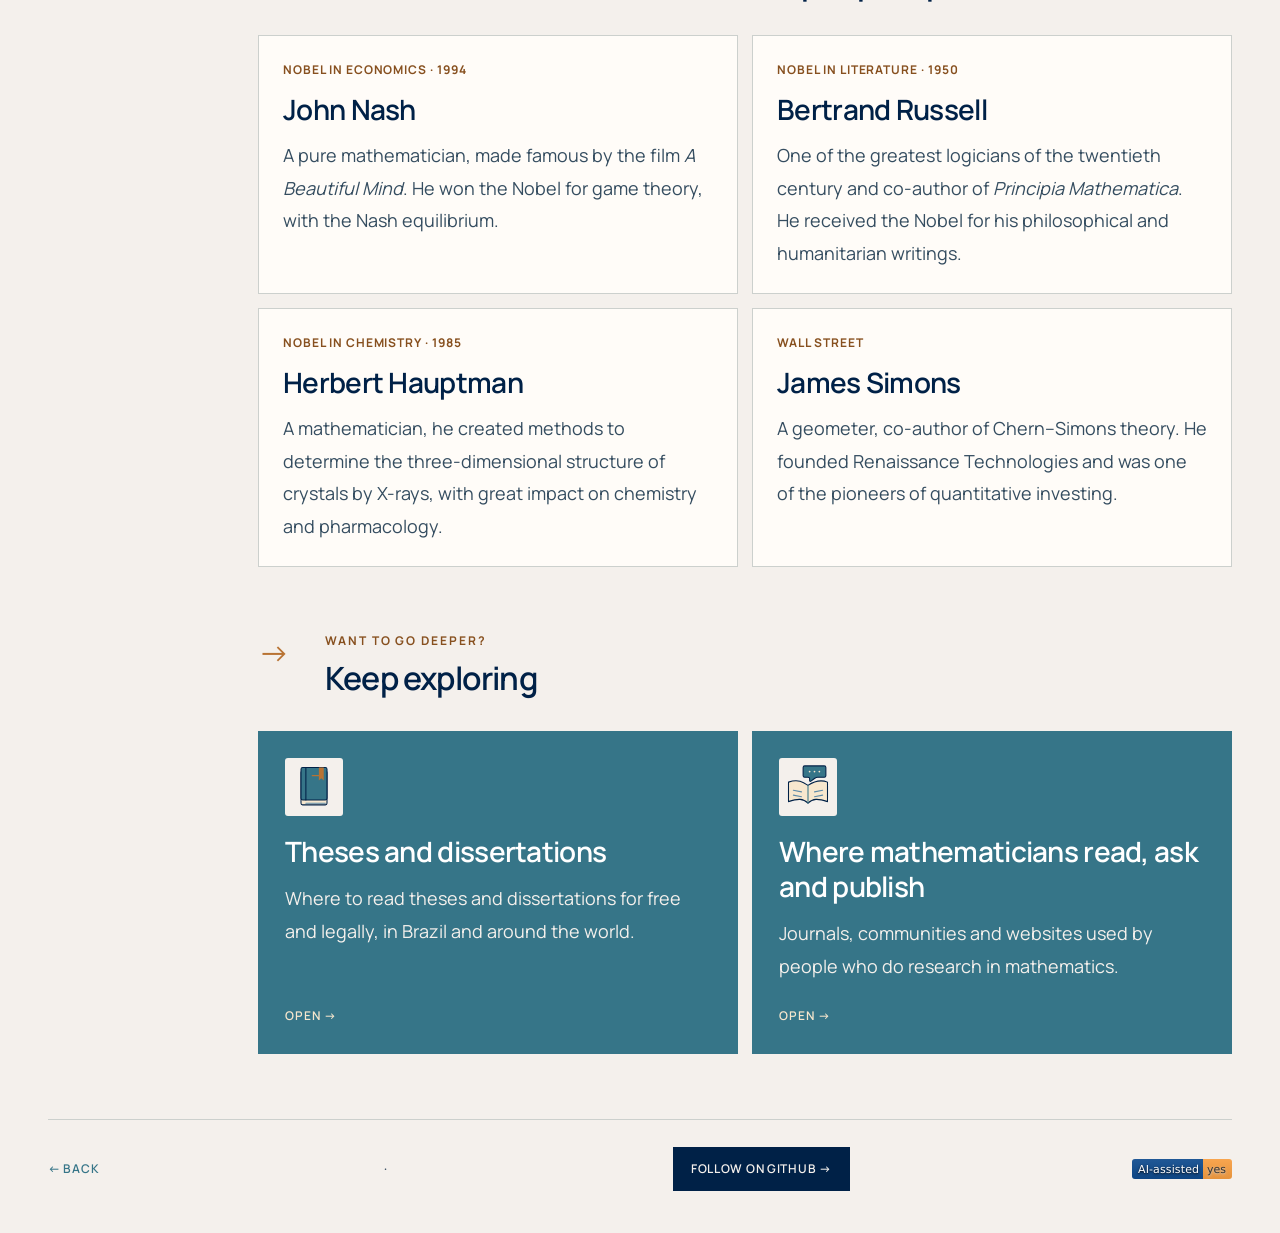
==== commit 3d3edd41: "Add AI-assisted badge to the footer of the mathematics pages Co-Authored-By: Claude Opus 5.5 <norepl" ====
--- a/did-you-know.html
+++ b/did-you-know.html
@@ -449,7 +449,7 @@
       <a href="mathematics.html">← BACK</a>
       &nbsp;·&nbsp;
       <a class="github" href="https://github.com/fcappellesso">FOLLOW ON GITHUB →</a>
-    </footer>
+    <img class="ai-badge" src="assets/icons/ai-assisted.svg" width="100" height="20" alt="AI-assisted: yes" title="Made in collaboration with AI"></footer>
 
   </div>
 
